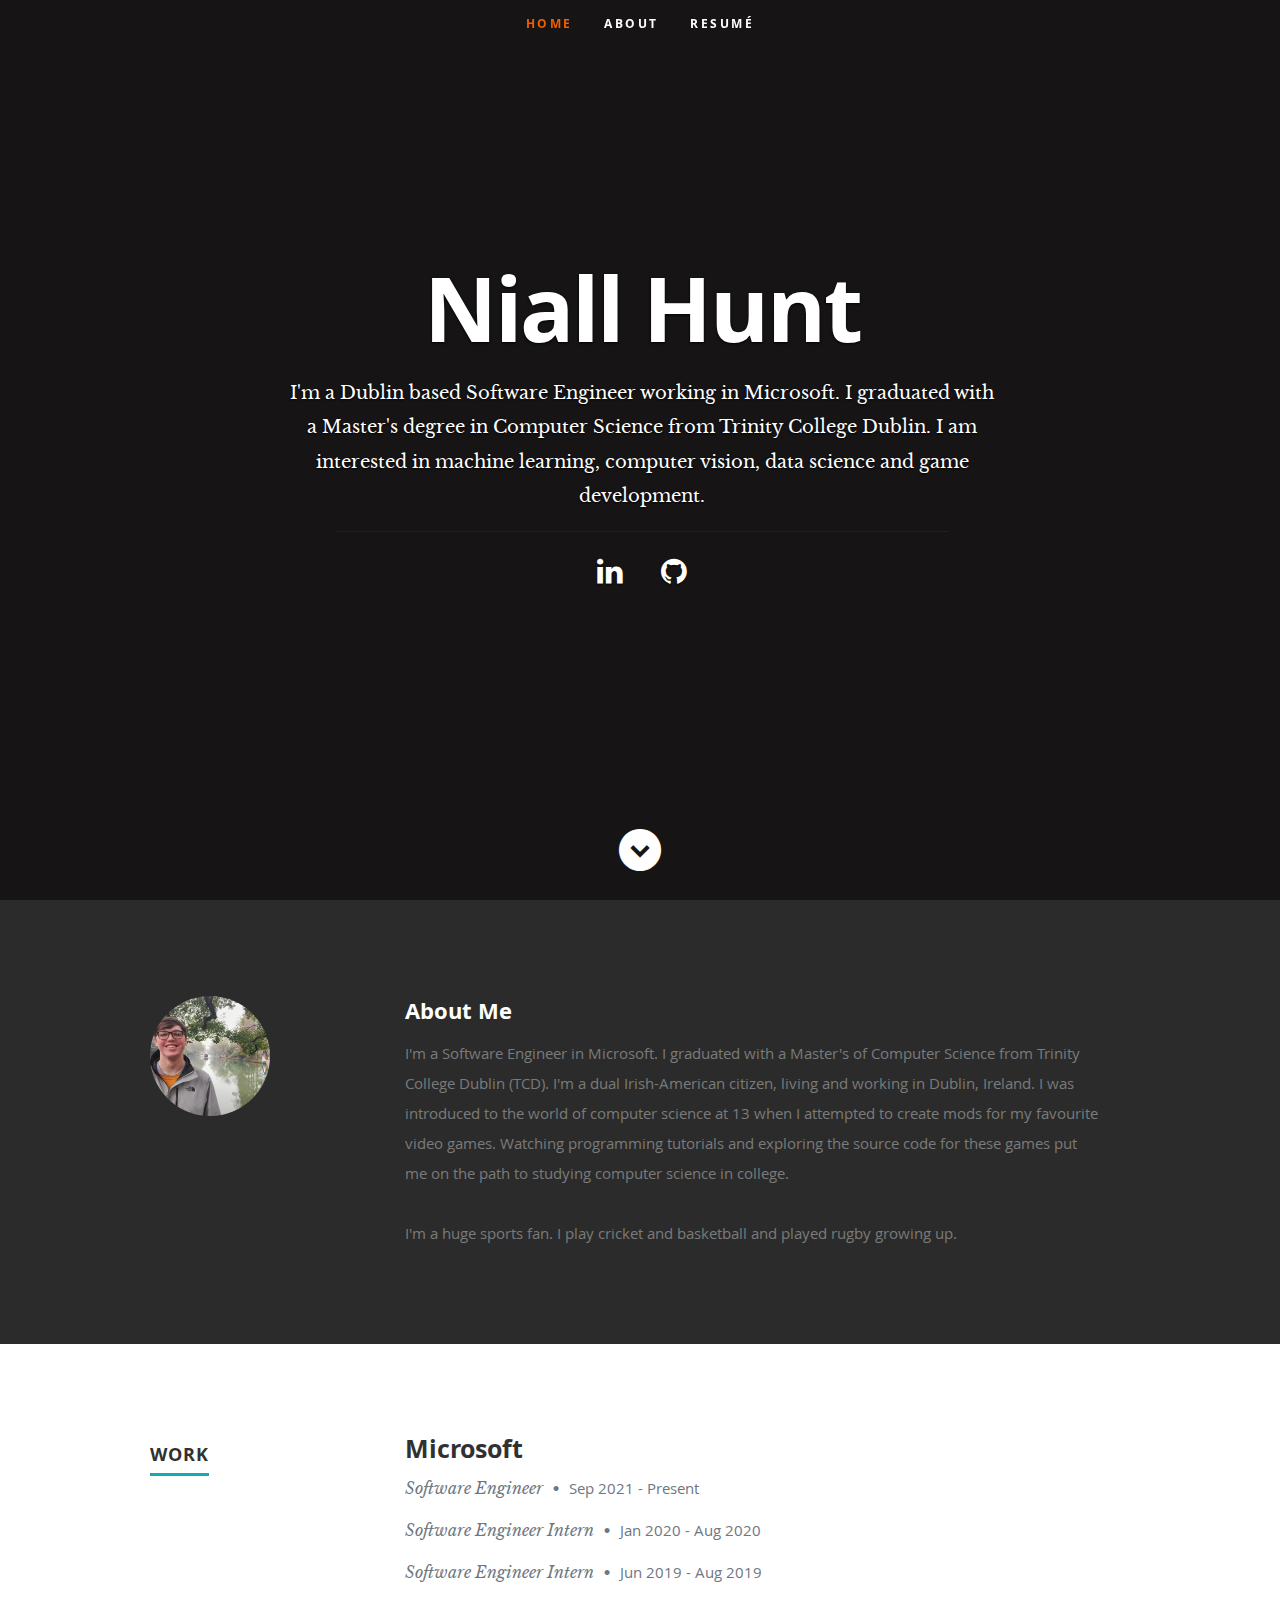
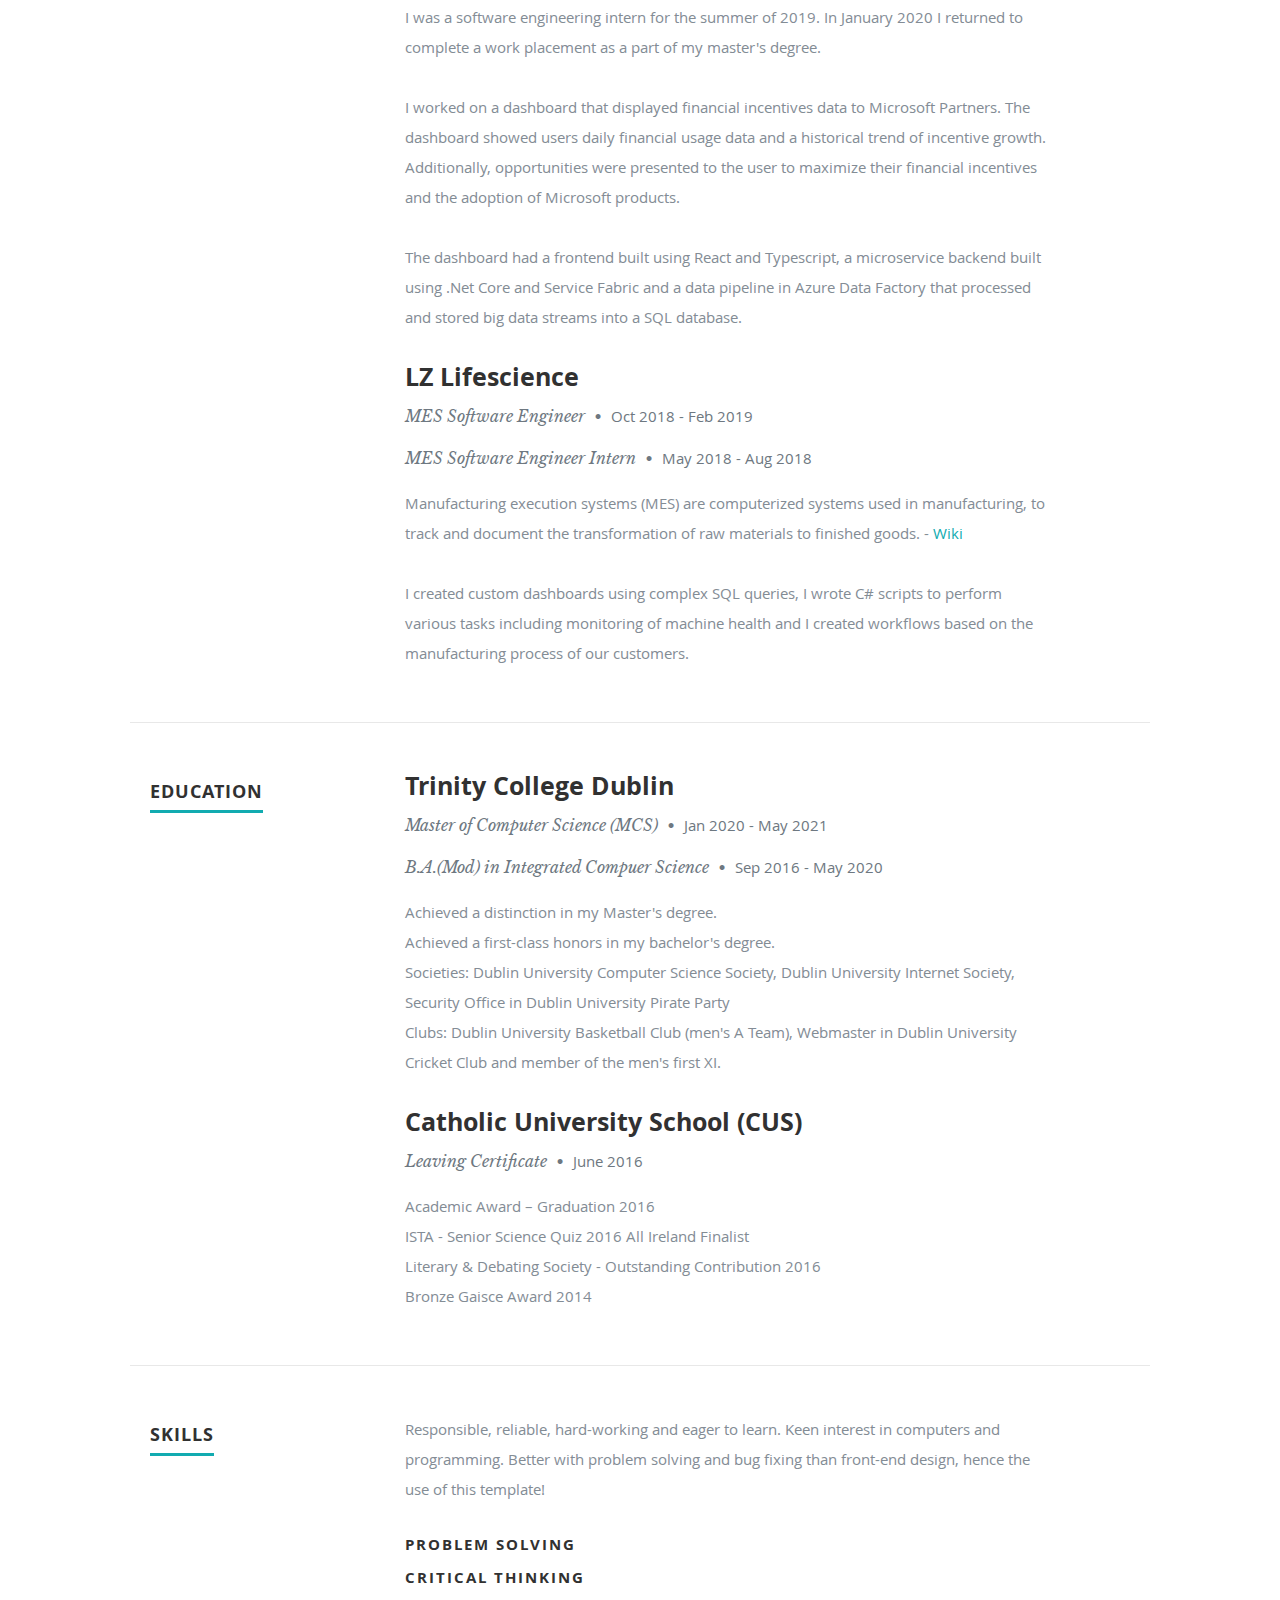
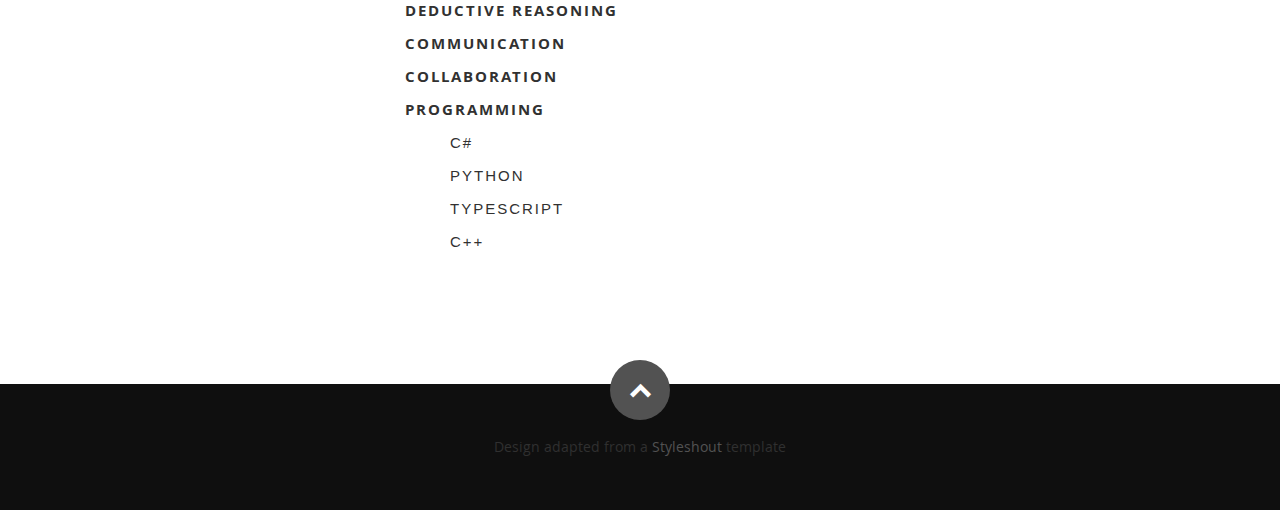
==== index.html @ 3b48da97 "Fixed typo" ====
<!DOCTYPE html>
<!--[if lt IE 8 ]><html class="no-js ie ie7" lang="en"> <![endif]-->
<!--[if IE 8 ]><html class="no-js ie ie8" lang="en"> <![endif]-->
<!--[if (gte IE 8)|!(IE)]><!-->
<html class="no-js" lang="en">
<!--<![endif]-->

<head>

  <!--- Basic Page Needs
   ================================================== -->
  <meta charset="utf-8">
  <title>Niall Hunt - About me</title>
  <meta name="description" content="A website to showcase my experience and skills">
  <meta name="author" content="Niall Hunt">

  <!-- Mobile Specific Metas
   ================================================== -->
  <meta name="viewport" content="width=device-width, initial-scale=1, maximum-scale=1">

  <!-- CSS
    ================================================== -->
  <link rel="stylesheet" href="css/default.css">
  <link rel="stylesheet" href="css/layout.css">
  <link rel="stylesheet" href="css/media-queries.css">
  <link rel="stylesheet" href="css/magnific-popup.css">

  <!-- Script
   ================================================== -->
  <script src="js/modernizr.js"></script>

  <!-- Favicons
	================================================== -->
  <link rel="shortcut icon" href="favicon.png">

</head>

<body>

  <!-- Header
   ================================================== -->
  <header id="home">

    <nav id="nav-wrap">

      <a class="mobile-btn" href="#nav-wrap" title="Show navigation">Show navigation</a>
      <a class="mobile-btn" href="#" title="Hide navigation">Hide navigation</a>

      <ul id="nav" class="nav">
        <li class="current"><a class="smoothscroll" href="#home">Home</a></li>
        <li><a class="smoothscroll" href="#about">About</a></li>
        <li><a class="smoothscroll" href="#resume">Resumé</a></li>
        <!-- <li><a class="smoothscroll" href="#portfolio">Works</a></li>
        <li><a class="smoothscroll" href="#testimonials">Testimonials</a></li> -->
      </ul> <!-- end #nav -->

    </nav> <!-- end #nav-wrap -->

    <div class="row banner">
      <div class="banner-text">
        <h1 class="responsive-headline">Niall Hunt</h1>
        <h3>I'm a Dublin based <span>Software Engineer</span> working in Microsoft. I graduated with a Master's degree in Computer Science from 
          <a href="https://www.tcd.ie/" target="_blank">Trinity College Dublin</a>.
          I am interested in machine learning, computer vision, data science and game development.
        </h3>
        <hr />
        <ul class="social">
          <li><a href="https://www.linkedin.com/in/niallehunt/" target="_blank"><i class="fa fa-linkedin"></i></a></li>
          <li><a href="https://github.com/NiallEHunt" target="_blank"><i class="fa fa-github"></i></a></li>
        </ul>
      </div>
    </div>

    <p class="scrolldown">
      <a class="smoothscroll" href="#about"><i class="icon-down-circle"></i></a>
    </p>

  </header> <!-- Header End -->


  <!-- About Section
   ================================================== -->
  <section id="about">

    <div class="row">

      <div class="three columns">

        <img class="profile-pic" src="images/Profile.jpg" alt="" />

      </div>

      <div class="nine columns main-col">

        <h2>About Me</h2>

        <p>I'm a Software Engineer in Microsoft. I graduated with a Master's of Computer Science from Trinity College Dublin (TCD). I'm a dual
          Irish-American citizen, living and working in Dublin, Ireland. I was introduced to the world
          of computer science at 13 when I attempted to create mods for my favourite video games. Watching
          programming tutorials and exploring the source code for these games put me on the path to studying
          computer science in college. 
	  <br />
	  <br />
          I'm a huge sports fan. I play cricket and basketball and played rugby
          growing up.
        </p>

        <div class="row">

        </div> <!-- end row -->

      </div> <!-- end .main-col -->

    </div>

  </section> <!-- About Section End-->


  <!-- Resume Section
   ================================================== -->
  <section id="resume">

    <!-- Work
      ----------------------------------------------- -->
    <div class="row work">

      <div class="three columns header-col">
        <h1><span>Work</span></h1>
      </div>

      <div class="nine columns main-col">

        <div class="row item">

          <div class="twelve columns">

            <h3>Microsoft</h3>
            <p class="info">Software Engineer <span>&bull;</span> <em class="date">Sep 2021 - Present</em></p>
            <p class="info">Software Engineer Intern <span>&bull;</span> <em class="date">Jan 2020 - Aug 2020</em></p>
            <p class="info">Software Engineer Intern <span>&bull;</span> <em class="date">Jun 2019 - Aug 2019</em></p>

            <p>
              I was a software engineering intern for the summer of 2019. In January 2020 I returned to complete
	      a work placement as a part of my master's degree. 
	      <br />
	      <br />
	      I worked on a dashboard that displayed financial incentives data to Microsoft Partners. The dashboard
	      showed users daily financial usage data and a historical trend of incentive growth. Additionally, opportunities
	      were presented to the user to maximize their financial incentives and the adoption of Microsoft products.
	      <br />
	      <br />
	      The dashboard had a frontend built using React and Typescript, a microservice
	      backend built using .Net Core and Service Fabric and a data pipeline in Azure Data Factory that processed
	      and stored big data streams into a SQL database.
            </p>

          </div>

        </div> <!-- item end -->

        <div class="row item">

          <div class="twelve columns">

            <h3>LZ Lifescience</h3>
            <p class="info">MES Software Engineer <span>&bull;</span> <em class="date">Oct 2018 - Feb 2019</em></p>
            <p class="info">MES Software Engineer Intern <span>&bull;</span> <em class="date">May 2018 - Aug 2018</em></p>

            <p>
              Manufacturing execution systems (MES) are computerized systems used in
              manufacturing, to track and document the transformation of raw materials
              to finished goods. - <a href="https://en.wikipedia.org/wiki/Manufacturing_execution_system" target="_blank">Wiki</a>
	      <br />
	      <br />
	      I created custom dashboards using complex SQL queries, I wrote C# scripts to perform various tasks including monitoring
	      of machine health and I created workflows based on the manufacturing process of our customers.
            </p>

          </div>

        </div> <!-- item end -->

      </div> <!-- main-col end -->

    </div> <!-- End Work -->

    <!-- Education
      ----------------------------------------------- -->
      <div class="row education">

        <div class="three columns header-col">
          <h1><span>Education</span></h1>
        </div>
  
        <div class="nine columns main-col">
  
          <div class="row item">
  
            <div class="twelve columns">
  
              <h3>Trinity College Dublin</h3>
	      <p class="info">Master of Computer Science (MCS) <span>&bull;</span> <em class="date">Jan 2020 - May 2021</em></p>
              <p class="info">B.A.(Mod) in Integrated Compuer Science <span>&bull;</span> <em class="date">Sep 2016 - May 2020</em></p>
  
              <p>
                Achieved a distinction in my Master's degree.<br />
                Achieved a first-class honors in my bachelor's degree.<br />
                Societies: Dublin University Computer Science Society, Dublin University Internet Society,
                Security Office in Dublin University Pirate Party<br />
                Clubs: Dublin University Basketball Club (men's A Team), Webmaster in Dublin University Cricket Club and member of the men's first XI.
              </p>
  
            </div>
  
          </div> <!-- item end -->
  
          <div class="row item">
  
            <div class="twelve columns">
  
              <h3>Catholic University School (CUS)</h3>
              <p class="info">Leaving Certificate <span>&bull;</span> <em class="date">June 2016</em></p>
  
              <p>
                Academic Award – Graduation 2016<br />
                ISTA - Senior Science Quiz 2016 All Ireland Finalist<br />
                Literary & Debating Society - Outstanding Contribution 2016<br />
                Bronze Gaisce Award 2014
              </p>
  
            </div>
  
          </div> <!-- item end -->
  
        </div> <!-- main-col end -->
  
      </div> <!-- End Education -->  

    <!-- Skills
      ----------------------------------------------- -->
    <div class="row skill">

      <div class="three columns header-col">
        <h1><span>Skills</span></h1>
      </div>

      <div class="nine columns main-col">

        <p>Responsible, reliable, hard-working and eager to learn. Keen interest in computers and programming. Better
          with problem solving and bug fixing than front-end design, hence the use of this template!
        </p>

        <div class="skill-list">

          <ul class="skills">
            <li>Problem Solving</li>
            <li>Critical Thinking</li>
            <li>Deductive Reasoning</li>
            <li>Communication</li>
	    <li>Collaboration</li>
            <li>Programming</li>
            <li><em>C#</em><li>
            <li><em>Python</em><li>
            <li><em>Typescript</em><li>
	    <li><em>C++</em><li>
          </ul>

        </div><!-- end skill-bars -->

      </div> <!-- main-col end -->

    </div> <!-- End skills -->

  </section> <!-- Resume Section End-->


  <!-- footer
   ================================================== -->
  <footer>

    <div class="row">

      <div class="twelve columns">

        <ul class="copyright">
          <li>Design adapted from a <a href="http://www.styleshout.com/" title="Styleshout" target="_blank">Styleshout</a> template</li>
        </ul>

      </div>

      <div id="go-top"><a class="smoothscroll" title="Back to Top" href="#home"><i class="icon-up-open"></i></a></div>

    </div>

  </footer> <!-- Footer End-->

  <!-- Java Script
   ================================================== -->
  <script src="http://ajax.googleapis.com/ajax/libs/jquery/1.10.2/jquery.min.js"></script>
  <script>
    window.jQuery || document.write('<script src="js/jquery-1.10.2.min.js"><\/script>')
  </script>
  <script type="text/javascript" src="js/jquery-migrate-1.2.1.min.js"></script>

  <script src="js/jquery.flexslider.js"></script>
  <script src="js/waypoints.js"></script>
  <script src="js/jquery.fittext.js"></script>
  <script src="js/magnific-popup.js"></script>
  <script src="js/init.js"></script>

</body>

</html>
---- css/default.css ----
/*
=====================================================================
*   Ceevee v1.0 Default Stylesheet
*   url: styleshout.com
*   03-17-2014
=====================================================================

TOC:
a. Webfonts and Icon fonts
b. Reset
c. Default Styles
   1. Basic
   2. Typography
   3. Links
   4. Images
   5. Buttons
   6. Forms
d. Grid
e. Others
   1. Clearing
   2. Misc

=====================================================================  */

/* ------------------------------------------------------------------ */
/* a. Webfonts and Icon fonts
 ------------------------------------------------------------------ */

@import url("fonts.css");
@import url("fontello/css/fontello.css");
@import url("font-awesome/css/font-awesome.min.css");

/* ------------------------------------------------------------------
/* b. Reset
      Adapted from:
      Normalize.css - https://github.com/necolas/normalize.css/
      HTML5 Doctor Reset - html5doctor.com/html-5-reset-stylesheet/
/* ------------------------------------------------------------------ */

html, body, div, span, object, iframe,
h1, h2, h3, h4, h5, h6, p, blockquote, pre,
abbr, address, cite, code,
del, dfn, em, img, ins, kbd, q, samp,
small, strong, sub, sup, var,
b, i,
dl, dt, dd, ol, ul, li,
fieldset, form, label, legend,
table, caption, tbody, tfoot, thead, tr, th, td,
article, aside, canvas, details, figcaption, figure,
footer, header, hgroup, menu, nav, section, summary,
time, mark, audio, video {
   margin: 0;
   padding: 0;
   border: 0;
   outline: 0;
   font-size: 100%;
   vertical-align: baseline;
   background: transparent;
}

article,aside,details,figcaption,figure,
footer,header,hgroup,menu,nav,section {
   display: block;
}

audio,
canvas,
video {
   display: inline-block;
}

audio:not([controls]) {
   display: none;
   height: 0;
}

[hidden] { display: none; }

code, kbd, pre, samp {
   font-family: monospace, serif;
   font-size: 1em;
}

pre {
   white-space: pre;
   white-space: pre-wrap;
   word-wrap: break-word;
}

blockquote, q { quotes: &#8220 &#8220; }

blockquote:before, blockquote:after,
q:before, q:after {
   content: '';
   content: none;
}

ins {
   background-color: #ff9;
   color: #000;
   text-decoration: none;
}

mark {
   background-color: #A7F4F6;
   color: #555;
}

del { text-decoration: line-through; }

abbr[title], dfn[title] {
   border-bottom: 1px dotted;
   cursor: help;
}

table {
   border-collapse: collapse;
   border-spacing: 0;
}


/* ------------------------------------------------------------------ */
/* c. Default and Basic Styles
      Adapted from:
      Skeleton CSS Framework - http://www.getskeleton.com/
      Typeplate Typographic Starter Kit - http://typeplate.com/
/* ------------------------------------------------------------------ */

/*  1. Basic  ------------------------------------------------------- */

*,
*:before,
*:after {
   -moz-box-sizing: border-box;
   -webkit-box-sizing: border-box;
   box-sizing: border-box;
}

html {
   font-size: 62.5%;
   -webkit-font-smoothing: antialiased;
}

body {
   background: #fff;
   font-family: 'opensans-regular', sans-serif;
   font-weight: normal;
   font-size: 15px;
   line-height: 30px;
	color: #838C95;

   -webkit-font-smoothing: antialiased; /* Fix for webkit rendering */
	-webkit-text-size-adjust: 100%;
}

/*  2. Typography
       Vertical rhythm with leading derived from 6
--------------------------------------------------------------------- */

h1, h2, h3, h4, h5, h6 {
   color: #313131;
	font-family: 'opensans-bold', sans-serif;
   font-weight: normal;
}
h1 a, h2 a, h3 a, h4 a, h5 a, h6 a { font-weight: inherit; }
h1 { font-size: 38px; line-height: 42px; margin-bottom: 12px; letter-spacing: -1px; }
h2 { font-size: 28px; line-height: 36px; margin-bottom: 6px; }
h3 { font-size: 22px; line-height: 30px; margin-bottom: 12px; }
h4 { font-size: 20px; line-height: 30px; margin-bottom: 6px; }
h5 { font-size: 18px; line-height: 30px; }
h6 { font-size: 14px; line-height: 30px; }
.subheader { }

p { margin: 0 0 30px 0; }
p img { margin: 0; }
p.lead {
   font: 19px/36px 'opensans-light', sans-serif;
   margin-bottom: 18px;
}

/* for 'em' and 'strong' tags, font-size and line-height should be same with
the body tag due to rendering problems in some browsers */
em { font: 15px/30px 'opensans-italic', sans-serif; }
strong, b { font: 15px/30px 'opensans-bold', sans-serif; }
small { font-size: 11px; line-height: inherit; }

/*	Blockquotes */
blockquote {
   margin: 30px 0px;
   padding-left: 40px;
   position: relative;
}
blockquote:before {
   content: "\201C";
   opacity: 0.45;
   font-size: 80px;
   line-height: 0px;
   margin: 0;
   font-family: arial, sans-serif;

   position: absolute;
   top:  30px;
	left: 0;
}
blockquote p {
   font-family: 'librebaskerville-italic', serif;
   padding: 0;
   font-size: 18px;
   line-height: 36px;
}
blockquote cite {
   display: block;
   font-size: 12px;
   font-style: normal;
   line-height: 18px;
}
blockquote cite:before { content: "\2014 \0020"; }
blockquote cite a,
blockquote cite a:visited { color: #8B9798; border: none }

/* ---------------------------------------------------------------------
/*  Pull Quotes Markup
/*
    <aside class="pull-quote">
		<blockquote>
			<p></p>
		</blockquote>
	 </aside>
/*
/* --------------------------------------------------------------------- */
.pull-quote {
   position: relative;
	padding: 18px 30px 18px 0px;
}
.pull-quote:before,
.pull-quote:after {
	height: 1em;
	opacity: 0.45;
	position: absolute;
	font-size: 80px;
   font-family: Arial, Sans-Serif;
}
.pull-quote:before {
	content: "\201C";
	top:  33px;
	left: 0;
}
.pull-quote:after {
	content: '\201D';
	bottom: -33px;
	right: 0;
}
.pull-quote blockquote {
   margin: 0;
}
.pull-quote blockquote:before {
   content: none;
}

/* Abbreviations */
abbr {
   font-family: 'opensans-bold', sans-serif;
	font-variant: small-caps;
	text-transform: lowercase;
   letter-spacing: .5px;
	color: gray;
}
abbr:hover { cursor: help; }

/* drop cap */
.drop-cap:first-letter {
	float: left;
	margin: 0;
	padding: 14px 6px 0 0;
	font-size: 84px;
	font-family: /* Copperplate */ 'opensans-bold', sans-serif;
   line-height: 60px;
	text-indent: 0;
	background: transparent;
	color: inherit;
}

hr { border: solid #E3E3E3; border-width: 1px 0 0; clear: both; margin: 11px 0 30px; height: 0; }


/*  3. Links  ------------------------------------------------------- */

a, a:visited {
   text-decoration: none;
   outline: 0;
   color: #11ABB0;

   -webkit-transition: color .3s ease-in-out;
   -moz-transition: color .3s ease-in-out;
   -o-transition: color .3s ease-in-out;
   transition: color .3s ease-in-out;
}
a:hover, a:focus { color: #313131; }
p a, p a:visited { line-height: inherit; }


/*  4. List  --------------------------------------------------------- */

ul, ol { margin-bottom: 24px; margin-top: 12px; }
ul { list-style: none outside; }
ol { list-style: decimal; }
ol, ul.square, ul.circle, ul.disc { margin-left: 30px; }
ul.square { list-style: square outside; }
ul.circle { list-style: circle outside; }
ul.disc { list-style: disc outside; }
ul ul, ul ol,
ol ol, ol ul { margin: 6px 0 6px 30px; }
ul ul li, ul ol li,
ol ol li, ol ul li { margin-bottom: 6px; }
li { line-height: 18px; margin-bottom: 12px; }
ul.large li { }
li p { }

/* ---------------------------------------------------------------------
/*  Stats Tab Markup

    <ul class="stats-tabs">
		<li><a href="#">[value]<b>[name]</b></a></li>
	 </ul>

    Extend this object into your markup.
/*
/* --------------------------------------------------------------------- */
.stats-tabs {
   padding: 0;
   margin: 24px 0;
}
.stats-tabs li {
	display: inline-block;
	margin: 0 10px 18px 0;
	padding: 0 10px 0 0;
	border-right: 1px solid #ccc;
}
.stats-tabs li:last-child {
	margin: 0;
	padding: 0;
	border: none;
}
.stats-tabs li a {
	display: inline-block;
	font-size: 22px;
	font-family: 'opensans-bold', sans-serif;
   border: none;
   color: #313131;
}
.stats-tabs li a:hover {
   color:#11ABB0;
}
.stats-tabs li a b {
	display: block;
	margin: 6px 0 0 0;
	font-size: 13px;
	font-family: 'opensans-regular', sans-serif;
   color: #8B9798;
}

/* definition list */
dl { margin: 12px 0; }
dt { margin: 0; color:#11ABB0; }
dd { margin: 0 0 0 20px; }

/* Lining Definition Style Markup */
.lining dt,
.lining dd {
	display: inline;
	margin: 0;
}
.lining dt + dt:before,
.lining dd + dt:before {
	content: "\A";
	white-space: pre;
}
.lining dd + dd:before {
	content: ", ";
}
.lining dd:before {
	content: ": ";
	margin-left: -0.2em;
}

/* Dictionary Definition Style Markup */
.dictionary-style dt {
	display: inline;
	counter-reset: definitions;
}
.dictionary-style dt + dt:before {
	content: ", ";
	margin-left: -0.2em;
}
.dictionary-style dd {
	display: block;
	counter-increment: definitions;
}
.dictionary-style dd:before {
	content: counter(definitions, decimal) ". ";
}

/* Pagination */
.pagination {
   margin: 36px auto;
   text-align: center;
}
.pagination ul li {
   display: inline-block;
   margin: 0;
   padding: 0;
}
.pagination .page-numbers {
   font: 15px/18px 'opensans-bold', sans-serif;
   display: inline-block;
   padding: 6px 10px;
   margin-right: 3px;
   margin-bottom: 6px;
	color: #6E757C;
	background-color: #E6E8EB;

	-webkit-transition: all 200ms ease-in-out;
	-moz-transition: all 200ms ease-in-out;
	-o-transition: all 200ms ease-in-out;
	-ms-transition: all 200ms ease-in-out;
	transition: all 200ms ease-in-out;

   -moz-border-radius: 3px;
   -webkit-border-radius: 3px;
   -khtml-border-radius: 3px;
	border-radius: 3px;
}
.pagination .page-numbers:hover {
   background: #838A91;
   color: #fff;
}
.pagination .current,
.pagination .current:hover {
   background-color: #11ABB0;
   color: #fff;
}
.pagination .inactive,
.pagination .inactive:hover {
   background-color: #E6E8EB;
	color: #A9ADB2;
}
.pagination .prev, .pagination .next {}

/*  5. Images  --------------------------------------------------------- */

img {
   max-width: 100%;
   height: auto;
}
img.pull-right { margin: 12px 0px 0px 18px; }
img.pull-left { margin: 12px 18px 0px 0px; }

/*  6. Buttons  --------------------------------------------------------- */

.button,
.button:visited,
button,
input[type="submit"],
input[type="reset"],
input[type="button"] {
   font: 16px/30px 'opensans-bold', sans-serif;
   background: #11ABB0;
   display: inline-block;
	text-decoration: none;
   letter-spacing: 0;
   color: #fff;
	padding: 12px 20px;
	margin-bottom: 18px;
   border: none;
   cursor: pointer;
   height: auto;

   -webkit-transition: all .2s ease-in-out;
	-moz-transition: all .2s ease-in-out;
	-o-transition: all .2s ease-in-out;
	-ms-transition: all .2s ease-in-out;
	transition: all .2s ease-in-out;

   -moz-border-radius: 3px;
   -webkit-border-radius: 3px;
   -khtml-border-radius: 3px;
   border-radius: 3px;
}

.button:hover,
button:hover,
input[type="submit"]:hover,
input[type="reset"]:hover,
input[type="button"]:hover {
   background: #3d4145;
   color: #fff;
}

.button:active,
button:active,
input[type="submit"]:active,
input[type="reset"]:active,
input[type="button"]:active {
   background: #3d4145;
   color: #fff;
}

.button.full-width,
button.full-width,
input[type="submit"].full-width,
input[type="reset"].full-width,
input[type="button"].full-width {
	width: 100%;
	padding-left: 0 !important;
	padding-right: 0 !important;
	text-align: center;
}

/* Fix for odd Mozilla border & padding issues */
button::-moz-focus-inner,
input::-moz-focus-inner {
    border: 0;
    padding: 0;
}


/*  7. Forms  --------------------------------------------------------- */

form { margin-bottom: 24px; }
fieldset { margin-bottom: 24px; }

input[type="text"],
input[type="password"],
input[type="email"],
textarea,
select {
   display: block;
   padding: 18px 15px;
   margin: 0 0 24px 0;
   border: 0;
   outline: none;
   vertical-align: middle;
   min-width: 225px;
	max-width: 100%;
   font-size: 15px;
   line-height: 24px;
	color: #647373;
	background: #D3D9D9;

}

/* select { padding: 0;
   width: 220px;
   } */

input[type="text"]:focus,
input[type="password"]:focus,
input[type="email"]:focus,
textarea:focus {
   color: #B3B7BC;
	background-color: #3d4145;
}

textarea { min-height: 220px; }

label,
legend {
   font: 16px/24px 'opensans-bold', sans-serif;
	margin: 12px 0;
   color: #3d4145;
   display: block;
}
label span,
legend span {
	color: #8B9798;
   font: 14px/24px 'opensans-regular', sans-serif;
}

input[type="checkbox"],
input[type="radio"] {
    font-size: 15px;
    color: #737373;
}

input[type="checkbox"] { display: inline; }

/* ------------------------------------------------------------------ */
/* d. Grid
---------------------------------------------------------------------
   gutter = 40px.
/* ------------------------------------------------------------------ */

/* default
--------------------------------------------------------------- */
.row {
   width: 96%;
   max-width: 1020px;
   margin: 0 auto;
}
/* fixed width for IE8 */
.ie .row { width: 1000px ; }

.narrow .row { max-width: 980px; }

.row .row { width: auto; max-width: none; margin: 0 -20px; }

/* row clearing */
.row:before,
.row:after {
    content: " ";
    display: table;
}
.row:after {
    clear: both;
}

.column, .columns {
   position: relative;
   padding: 0 20px;
   min-height: 1px;
   float: left;
}
.column.centered, .columns.centered  {
    float: none;
    margin: 0 auto;
}

/* removed gutters */
.row.collapsed > .column,
.row.collapsed > .columns,
.column.collapsed, .columns.collapsed  { padding: 0; }

[class*="column"] + [class*="column"]:last-child { float: right; }
[class*="column"] + [class*="column"].end { float: right; }

/* column widths */
.row .one         { width: 8.33333%; }
.row .two         { width: 16.66667%; }
.row .three       { width: 25%; }
.row .four        { width: 33.33333%; }
.row .five        { width: 41.66667%; }
.row .six         { width: 50%; }
.row .seven       { width: 58.33333%; }
.row .eight       { width: 66.66667%; }
.row .nine        { width: 75%; }
.row .ten         { width: 83.33333%; }
.row .eleven      { width: 91.66667%; }
.row .twelve      { width: 100%; }

/* Offsets */
.row .offset-1    { margin-left: 8.33333%; }
.row .offset-2    { margin-left: 16.66667%; }
.row .offset-3    { margin-left: 25%; }
.row .offset-4    { margin-left: 33.33333%; }
.row .offset-5    { margin-left: 41.66667%; }
.row .offset-6    { margin-left: 50%; }
.row .offset-7    { margin-left: 58.33333%; }
.row .offset-8    { margin-left: 66.66667%; }
.row .offset-9    { margin-left: 75%; }
.row .offset-10   { margin-left: 83.33333%; }
.row .offset-11   { margin-left: 91.66667%; }

/* Push/Pull */
.row .push-1      { left: 8.33333%; }
.row .pull-1      { right: 8.33333%; }
.row .push-2      { left: 16.66667%; 	}
.row .pull-2      { right: 16.66667%; }
.row .push-3      { left: 25%; }
.row .pull-3      { right: 25%;	}
.row .push-4      { left: 33.33333%; }
.row .pull-4      { right: 33.33333%; }
.row .push-5      { left: 41.66667%; }
.row .pull-5      { right: 41.66667%; }
.row .push-6      { left: 50%; }
.row .pull-6      { right: 50%; }
.row .push-7      { left: 58.33333%; }
.row .pull-7      { right: 58.33333%; }
.row .push-8      { left: 66.66667%; 	}
.row .pull-8      { right: 66.66667%; }
.row .push-9      { left: 75%; }
.row .pull-9      { right: 75%; }
.row .push-10     { left: 83.33333%; }
.row .pull-10     { right: 83.33333%; }
.row .push-11     { left: 91.66667%; }
.row .pull-11     { right: 91.66667%; }

/* block grids
--------------------------------------------------------------------- */
.bgrid-sixths [class*="column"]   { width: 16.66667%; }
.bgrid-quarters [class*="column"] { width: 25%; }
.bgrid-thirds [class*="column"]   { width: 33.33333%; }
.bgrid-halves [class*="column"]   { width: 50%; }

[class*="bgrid"] [class*="column"] + [class*="column"]:last-child { float: left; }

/* Left clearing for block grid columns - columns that changes width in
different screen sizes. Allows columns with different heights to align
properly.
--------------------------------------------------------------------- */
.first { clear: left; }   /* first column in default screen */
.s-first { clear: none; } /* first column in smaller screens */

/* smaller screens
--------------------------------------------------------------- */
@media only screen and (max-width: 900px) {

   /* block grids on small screens */
   .s-bgrid-sixths [class*="column"]   { width: 16.66667%; }
   .s-bgrid-quarters [class*="column"] { width: 25%; }
   .s-bgrid-thirds [class*="column"]   { width: 33.33333%; }
   .s-bgrid-halves [class*="column"]   { width: 50%; }

   /* block grids left clearing */
   .first { clear: none; }
   .s-first { clear: left; }

}

/* mobile wide/smaller tablets
--------------------------------------------------------------- */
@media only screen and (max-width: 767px) {

   .row {
	   width: 460px;
	   margin: 0 auto;
      padding: 0;
	}
   .column, .columns {
	   width: auto !important;
	   float: none;
	   margin-left: 0;
	   margin-right: 0;
      padding: 0 30px;
   }
   .row .row { width: auto; max-width: none; margin: 0 -30px; }

   [class*="column"] + [class*="column"]:last-child { float: none; }
   [class*="bgrid"] [class*="column"] + [class*="column"]:last-child { float: none; }

   /* Offsets */
   .row .offset-1    { margin-left: 0%; }
   .row .offset-2    { margin-left: 0%; }
   .row .offset-3    { margin-left: 0%; }
   .row .offset-4    { margin-left: 0%; }
   .row .offset-5    { margin-left: 0%; }
   .row .offset-6    { margin-left: 0%; }
   .row .offset-7    { margin-left: 0%; }
   .row .offset-8    { margin-left: 0%; }
   .row .offset-9    { margin-left: 0%; }
   .row .offset-10   { margin-left: 0%; }
   .row .offset-11   { margin-left: 0%; }
}

/* mobile narrow
--------------------------------------------------------------- */
@media only screen and (max-width: 460px) {

   .row { width: auto; }

}

/* larger screens
--------------------------------------------------------------- */
@media screen and (min-width: 1200px) {

   .wide .row { max-width: 1180px; }

}

/* ------------------------------------------------------------------ */
/* e. Others
/* ------------------------------------------------------------------ */

/*  1. Clearing
    (http://nicolasgallagher.com/micro-clearfix-hack/
--------------------------------------------------------------------- */

.cf:before,
.cf:after {
    content: " ";
    display: table;
}
.cf:after {
    clear: both;
}

/*  2. Misc -------------------------------------------------------- */

.remove-bottom { margin-bottom: 0 !important; }
.half-bottom { margin-bottom: 12px !important; }
.add-bottom { margin-bottom: 24px !important; }
.no-border { border: none; }

.text-center  { text-align: center !important; }
.text-left    { text-align: left !important; }
.text-right   { text-align: right !important; }
.pull-left    { float: left !important; }
.pull-right   { float: right !important; }
.align-center {
	margin-left: auto !important;
	margin-right: auto !important;
	text-align: center !important;
}
---- css/layout.css ----
/*
=====================================================================
*   Ceevee v1.0 Layout Stylesheet
*   url: styleshout.com
*   03-18-2014
=====================================================================

   TOC:
   a. General Styles
   b. Header Styles
   c. About Section
   d. Resume Section
   e. Portfolio Section
   f. Call To Action Section
   g. Testimonials Section
   h. Contact Section
   i. Footer

===================================================================== */

/* ------------------------------------------------------------------ */
/* a. General Styles
/* ------------------------------------------------------------------ */

body { background: #0f0f0f; }

/* ------------------------------------------------------------------ */
/* b. Header Styles
/* ------------------------------------------------------------------ */

header {
   position: relative;
   height: 800px;
   min-height: 500px;
   width: 100%;
   background: #161415 url(../images/header-background.jpg) no-repeat top center;
   background-size: cover !important;
	-webkit-background-size: cover !important;
   text-align: center;
   overflow: hidden;
}

/* vertically center banner section */
header:before {
   content: '';
   display: inline-block;
   vertical-align: middle;
   height: 100%;
}
header .banner {
   display: inline-block;
   vertical-align: middle;
   margin: 0 auto;
   width: 85%;
   padding-bottom: 30px;s
   text-align: center;
}

header .banner-text { width: 100%; }
header .banner-text h1 {
   font: 90px/1.1em 'opensans-bold', sans-serif;
   color: #fff;
   letter-spacing: -2px;
   margin: 0 auto 18px auto;
   text-shadow: 0px 1px 3px rgba(0, 0, 0, .9);
}
header .banner-text h3 {
   font: 18px/1.9em 'librebaskerville-regular', serif;
   color: #fff;
   margin: 0 auto;
   width: 70%;
   text-shadow: 0px 1px 2px rgba(0, 0, 0, .9);
}
header .banner-text h3 span,
header .banner-text h3 a {
   color: #fff;
}
header .banner-text hr {
   width: 60%;
   margin: 18px auto 24px auto;
   border-color: #2F2D2E;
   border-color: rgba(150, 150, 150, .1);
}

/* header social links */
header .social {
   margin: 24px 0;
   padding: 0;
   font-size: 30px;
   text-shadow: 0px 1px 2px rgba(0, 0, 0, .8);
}
header .social li {
   display: inline-block;
   margin: 0 15px;
   padding: 0;
}
header .social li a { color: #fff; }
header .social li a:hover { color: #11ABB0; }

/* scrolldown link */
header .scrolldown a {
   position: absolute;
   bottom: 30px;
   left: 50%;
   margin-left: -29px;
   color: #fff;
   display: block;
   height: 42px;
   width: 42px;
   font-size: 42px;
   line-height: 42px;
   color: #fff;
   border-radius: 100%;

   -webkit-transition: all .3s ease-in-out;
   -moz-transition: all .3s ease-in-out;
   -o-transition: all .3s ease-in-out;
   transition: all .3s ease-in-out;
}
header .scrolldown a:hover { color: #11ABB0; }

/* primary navigation
--------------------------------------------------------------------- */
#nav-wrap ul, #nav-wrap li, #nav-wrap a {
	 margin: 0;
	 padding: 0;
	 border: none;
	 outline: none;
}

/* nav-wrap */
#nav-wrap {
   font: 12px 'opensans-bold', sans-serif;
   width: 100%;
   text-transform: uppercase;
   letter-spacing: 2.5px;
   margin: 0 auto;
   z-index: 100;
   position: fixed;
   left: 0;
   top: 0;
}
.opaque { background-color: #333; }

/* hide toggle button */
#nav-wrap > a.mobile-btn { display: none; }

ul#nav {
   min-height: 48px;
   width: auto;

   /* center align the menu */
   text-align: center;
}
ul#nav li {
   position: relative;
   list-style: none;
   height: 48px;
   display: inline-block;
}

/* Links */
ul#nav li a {

/* 8px padding top + 8px padding bottom + 32px line-height = 48px */

   display: inline-block;
   padding: 8px 13px;
   line-height: 32px;
	text-decoration: none;
   text-align: left;
   color: #fff;

	-webkit-transition: color .2s ease-in-out;
	-moz-transition: color .2s ease-in-out;
	-o-transition: color .2s ease-in-out;
	-ms-transition: color .2s ease-in-out;
	transition: color .2s ease-in-out;
}

ul#nav li a:active { background-color: transparent !important; }
ul#nav li.current a { color: #F06000; }


/* ------------------------------------------------------------------ */
/* c. About Section
/* ------------------------------------------------------------------ */

#about {
   background: #2B2B2B;
   padding-top: 96px;
   padding-bottom: 66px;
   overflow: hidden;
}

#about a, #about a:visited  { color: #fff; }
#about a:hover, #about a:focus { color: #11ABB0; }

#about h2 {
   font: 22px/30px 'opensans-bold', sans-serif;
   color: #fff;
   margin-bottom: 12px;
}
#about p {
   line-height: 30px;
   color: #7A7A7A;
}
#about .profile-pic {
   position: relative;
   width: 120px;
   height: 120px;
   border-radius: 100%;
}
#about .contact-details { width: 41.66667%; }
#about .download {
   width: 58.33333%;
   padding-top: 6px;
}
#about .main-col { padding-right: 5%; }
#about .download .button {
   margin-top: 6px;
   background: #444;
}
#about .download .button:hover {
   background: #fff;
   color: #2B2B2B;
}
#about .download .button i {
   margin-right: 15px;
   font-size: 20px;
}


/* ------------------------------------------------------------------ */
/* d. Resume Section
/* ------------------------------------------------------------------ */

#resume {
   background: #fff;
   padding-top: 90px;
   padding-bottom: 72px;
   overflow: hidden;
}

#resume a, #resume a:visited  { color: #11ABB0; }
#resume a:hover, #resume a:focus { color: #313131; }

#resume h1 {
   font: 18px/24px 'opensans-bold', sans-serif;
   text-transform: uppercase;
   letter-spacing: 1px;
}
#resume h1 span {
   border-bottom: 3px solid #11ABB0;
   padding-bottom: 6px;
}
#resume h3 {
   font: 25px/30px 'opensans-bold', sans-serif;
}

#resume .header-col { padding-top: 9px; }
#resume .main-col { padding-right: 10%; }

.education, .work {
   margin-bottom: 48px;
   padding-bottom: 24px;
   border-bottom: 1px solid #E8E8E8;
}
#resume .info {
   font: 16px/24px 'librebaskerville-italic', serif;
   color: #6E7881;
   margin-bottom: 18px;
   margin-top: 9px;
}
#resume .info span {
   margin-right: 5px;
   margin-left: 5px;
}
#resume .date {
   font: 15px/24px 'opensans-regular', sans-serif;
   margin-top: 6px;
}

/*----------------------------------------------*/
/*	Skill Bars
/*----------------------------------------------*/

.skill-list {
	width: 95%;
	float: left;
	padding: 0;
	text-align: left;
}
.skill-list .skills {
  	margin-top: 36px;
   list-style: none;
}

.skill-list li{
	font: 15px 'opensans-bold', sans-serif;
   color: #313131;
	text-transform: uppercase;
   letter-spacing: 2px;
	font-weight: normal;
   position: relative;
	top: -36px;
}

.skill-list li em {
	font: 15px 'opensans', sans-serif;
   color: #313131;
	text-transform: uppercase;
   letter-spacing: 2px;
	font-weight: normal;
   position: relative;
  left: 45px;
}

/* ------------------------------------------------------------------ */
/* e. Portfolio Section
/* ------------------------------------------------------------------ */

#portfolio {
   background: #ebeeee;
   padding-top: 90px;
   padding-bottom: 60px;
}
#portfolio h1 {
   font: 15px/24px 'opensans-semibold', sans-serif;
   text-transform: uppercase;
   letter-spacing: 1px;
   text-align: center;
   margin-bottom: 48px;
   color: #95A3A3;
}

/* Portfolio Content */
#portfolio-wrapper .columns { margin-bottom: 36px; }
.portfolio-item .item-wrap {
   background: #fff;
   overflow: hidden;
   position: relative;

   -webkit-transition: all 0.3s ease-in-out;
	-moz-transition: all 0.3s ease-in-out;
	-o-transition: all 0.3s ease-in-out;
	-ms-transition: all 0.3s ease-in-out;
	transition: all 0.3s ease-in-out;
}
.portfolio-item .item-wrap a {
   display: block;
   cursor: pointer;
}

/* overlay */
.portfolio-item .item-wrap .overlay {
   position: absolute;
   left: 0;
   top: 0;
   width: 100%;
   height: 100%;

	opacity: 0;
	-moz-opacity: 0;
	filter:alpha(opacity=0);

   -webkit-transition: opacity 0.3s ease-in-out;
	-moz-transition: opacity 0.3s ease-in-out;
	-o-transition: opacity 0.3s ease-in-out;
	transition: opacity 0.3s ease-in-out;

   background: url(../images/overlay-bg.png) repeat;
}
.portfolio-item .item-wrap .link-icon {
   display: block;
   color: #fff;
   height: 30px;
   width: 30px;
   font-size: 18px;
   line-height: 30px;
   text-align: center;

   opacity: 0;
	-moz-opacity: 0;
	filter:alpha(opacity=0);

   -webkit-transition: opacity 0.3s ease-in-out;
	-moz-transition: opacity 0.3s ease-in-out;
	-o-transition: opacity 0.3s ease-in-out;
	transition: opacity 0.3s ease-in-out;

   position: absolute;
   top: 50%;
   left: 50%;
   margin-left: -15px;
   margin-top: -15px;
}
.portfolio-item .item-wrap img {
   vertical-align: bottom;
}
.portfolio-item .portfolio-item-meta { padding: 18px }
.portfolio-item .portfolio-item-meta h5 {
   font: 14px/21px 'opensans-bold', sans-serif;
   color: #fff;
}
.portfolio-item .portfolio-item-meta p {
   font: 12px/18px 'opensans-light', sans-serif;
   color: #c6c7c7;
   margin-bottom: 0;
}

/* on hover */
.portfolio-item:hover .overlay {
	opacity: 1;
	-moz-opacity: 1;
	filter:alpha(opacity=100);
}
.portfolio-item:hover .link-icon {
   opacity: 1;
	-moz-opacity: 1;
	filter:alpha(opacity=100);
}

/* popup modal */
.popup-modal {
	max-width: 550px;
	background: #fff;
	position: relative;
	margin: 0 auto;
}
.popup-modal .description-box { padding: 12px 36px 18px 36px; }
.popup-modal .description-box h4 {
   font: 15px/24px 'opensans-bold', sans-serif;
	margin-bottom: 12px;
   color: #111;
}
.popup-modal .description-box p {
	font: 14px/24px 'opensans-regular', sans-serif;
   color: #A1A1A1;
   margin-bottom: 12px;
}
.popup-modal .description-box .categories {
   font: 11px/21px 'opensans-light', sans-serif;
   color: #A1A1A1;
   text-transform: uppercase;
   letter-spacing: 2px;
   display: block;
   text-align: left;
}
.popup-modal .description-box .categories i {
   margin-right: 8px;
}
.popup-modal .link-box {
   padding: 18px 36px;
   background: #111;
   text-align: left;
}
.popup-modal .link-box a {
   color: #fff;
	font: 11px/21px 'opensans-bold', sans-serif;
	text-transform: uppercase;
   letter-spacing: 3px;
   cursor: pointer;
}
.popup-modal a:hover {	color: #00CCCC; }
.popup-modal a.popup-modal-dismiss { margin-left: 24px; }


/* fadein/fadeout effect for modal popup
/* ------------------------------------------------------------------ */

/* content at start */
.mfp-fade.mfp-wrap .mfp-content .popup-modal {
   opacity: 0;
   -webkit-transition: all 200ms ease-in-out;
	-moz-transition: all 200ms ease-in-out;
	-o-transition: all 200ms ease-in-out;
	-ms-transition: all 200ms ease-in-out;
   transition: all 200ms ease-in-out;
}
/* content fadein */
.mfp-fade.mfp-wrap.mfp-ready .mfp-content .popup-modal {
   opacity: 1;
}
/* content fadeout */
.mfp-fade.mfp-wrap.mfp-removing .mfp-content .popup-modal {
   opacity: 0;
}

/* ------------------------------------------------------------------ */
/* f. Call To Action Section
/* ------------------------------------------------------------------ */

#call-to-action {
   background: #212121;
   padding-top: 66px;
   padding-bottom: 48px;
}
#call-to-action h1 {
   font: 18px/24px 'opensans-bold', sans-serif;
   text-transform: uppercase;
   letter-spacing: 3px;
   color: #fff;
}
#call-to-action h1 span { display: none; }
#call-to-action .header-col h1:before {
   font-family: 'FontAwesome';
   content: "\f0ac";
	padding-right: 10px;
	font-size: 72px;
   line-height: 72px;
   text-align: left;
   float: left;
   color: #fff;
}
#call-to-action .action {
   margin-top: 12px;
}
#call-to-action h2 {
   font: 28px/36px 'opensans-bold', sans-serif;
   color: #EBEEEE;
   margin-bottom: 6px;
}
#call-to-action h2 a {
   color: inherit;
}
#call-to-action p {
   color: #636363;
   font-size: 17px;
}
/*#
call-to-action .button {
	color:#fff;
   background: #0D0D0D;
}
*/
#call-to-action .button:hover,
#call-to-action .button:active {
   background: #FFFFFF;
   color: #0D0D0D;
}
#call-to-action p span {
	font-family: 'opensans-semibold', sans-serif;
	color: #D8D8D8;
}

/* ------------------------------------------------------------------
/* g. Testimonials
/* ------------------------------------------------------------------ */

#testimonials {
   background: #1F1F1F url(../images/testimonials-bg.jpg) no-repeat center center;
   background-size: cover !important;
	-webkit-background-size: cover !important;
   background-attachment: fixed;

   position: relative;
   min-height: 200px;
   width: 100%;
   overflow: hidden;
}
#testimonials .text-container {
   padding-top: 96px;
   padding-bottom: 66px;
}
#testimonials h1 {
   font: 18px/24px 'opensans-bold', sans-serif;
   text-transform: uppercase;
   letter-spacing: 3px;
   color: #fff;
}
#testimonials h1 span { display: none; }
#testimonials .header-col { padding-top: 9px; }
#testimonials .header-col h1:before {
   font-family: 'FontAwesome';
   content: "\f10d";
	padding-right: 10px;
	font-size: 72px;
   line-height: 72px;
   text-align: left;
   float: left;
   color: #fff;
}

/*	Blockquotes */
#testimonials blockquote {
   margin: 0 0px 30px 0px;
   padding-left: 0;
   position: relative;
   text-shadow: 0px 1px 3px rgba(0, 0, 0, 1);
}
#testimonials blockquote:before { content: none; }
#testimonials blockquote p {
   font-family: 'librebaskerville-italic', serif;
   padding: 0;
   font-size: 24px;
   line-height: 48px;
   color: #fff
}
#testimonials blockquote cite {
   display: block;
   font-size: 12px;
   font-style: normal;
   line-height: 18px;
   color: #fff;
}
#testimonials blockquote cite:before { content: "\2014 \0020"; }
#testimonials blockquote cite a,
#testimonials blockquote cite a:visited { color: #8B9798; border: none }

/* Flex Slider
/* ------------------------------------------------------------------ */

/* Reset */
.flexslider a:active,
.flexslider a:focus  { outline: none; }
.slides,
.flex-control-nav,
.flex-direction-nav { margin: 0; padding: 0; list-style: none; }
.slides li { margin: 0; padding: 0;}

/* Necessary Styles */
.flexslider {
   position: relative;
   zoom: 1;
   margin: 0;
   padding: 0;
}
.flexslider .slides { zoom: 1; }
.flexslider .slides > li { position: relative; }

/* Hide the slides before the JS is loaded. Avoids image jumping */
.flexslider .slides > li { display: none; -webkit-backface-visibility: hidden; }
/* Suggested container for slide animation setups. Can replace this with your own */
.flex-container { zoom: 1; position: relative; }

/* Clearfix for .slides */
.slides:before,
.slides:after {
   content: " ";
   display: table;
}
.slides:after {
   clear: both;
}

/* No JavaScript Fallback */
/* If you are not using another script, such as Modernizr, make sure you
 * include js that eliminates this class on page load */
.no-js .slides > li:first-child { display: block; }

/* Slider Styles */
.slides { zoom: 1; }
.slides > li {
   /*margin-right: 5px; */
   overflow: hidden;
}

/* Control Nav */
.flex-control-nav {
    width: 100%;
    position: absolute;
    bottom: -20px;
    text-align: left;
}
.flex-control-nav li {
    margin: 0 6px;
    display: inline-block;
    zoom: 1;
    *display: inline;
}
.flex-control-paging li a {
    width: 12px;
    height: 12px;
    display: block;
    background: #ddd;
    background: rgba(255, 255, 255, .3);
    cursor: pointer;
    text-indent: -9999px;
    -webkit-border-radius: 20px;
    -moz-border-radius: 20px;
    -o-border-radius: 20px;
    border-radius: 20px;
    box-shadow: inset 0 0 3px rgba(255, 255, 255, .3);
}
.flex-control-paging li a:hover {
    background: #CCC;
    background: rgba(255, 255, 255, .7);
}
.flex-control-paging li a.flex-active {
    background: #fff;
    background: rgba(255, 255, 255, .9);
    cursor: default;
}

/* ------------------------------------------------------------------ */
/* h. Contact Section
/* ------------------------------------------------------------------ */

#contact {
   background: #191919;
   padding-top: 96px;
   padding-bottom: 102px;
   color: #636363;
}
#contact .section-head { margin-bottom: 42px; }

#contact a, #contact a:visited  { color: #11ABB0; }
#contact a:hover, #contact a:focus { color: #fff; }

#contact h1 {
   font: 18px/24px 'opensans-bold', sans-serif;
   text-transform: uppercase;
   letter-spacing: 3px;
   color: #EBEEEE;
   margin-bottom: 6px;
}
#contact h1 span { display: none; }
#contact h1:before {
   font-family: 'FontAwesome';
   content: "\f0e0";
	padding-right: 10px;
	font-size: 72px;
   line-height: 72px;
   text-align: left;
   float: left;
   color: #ebeeee;
}

#contact h4 {
   font: 16px/24px 'opensans-bold', sans-serif;
   color: #EBEEEE;
   margin-bottom: 6px;
}
#contact p.lead {
   font: 18px/36px 'opensans-light', sans-serif;
   padding-right: 3%;
}
#contact .header-col { padding-top: 6px; }


/* contact form */
#contact form { margin-bottom: 30px; }
#contact label {
   font: 15px/24px 'opensans-bold', sans-serif;
   margin: 12px 0;
   color: #EBEEEE;
	display: inline-block;
	float: left;
   width: 26%;
}
#contact input,
#contact textarea,
#contact select {
   padding: 18px 20px;
	color: #eee;
	background: #373233;
	margin-bottom: 42px;
	border: 0;
	outline: none;
   font-size: 15px;
   line-height: 24px;
   width: 65%;
}
#contact input:focus,
#contact textarea:focus,
#contact select:focus {
	color: #fff;
	background-color: #11ABB0;
}
#contact button.submit {
	text-transform: uppercase;
	letter-spacing: 3px;
	color:#fff;
   background: #0D0D0D;
	border: none;
   cursor: pointer;
   height: auto;
   display: inline-block;
	border-radius: 3px;
   margin-left: 26%;
}
#contact button.submit:hover {
	color: #0D0D0D;
	background: #fff;
}
#contact span.required {
	color: #11ABB0;
	font-size: 13px;
}
#message-warning, #message-success {
   display: none;
	background: #0F0F0F;
	padding: 24px 24px;
	margin-bottom: 36px;
   width: 65%;
   margin-left: 26%;
}
#message-warning { color: #D72828; }
#message-success { color: #11ABB0; }

#message-warning i,
#message-success i {
   margin-right: 10px;
}
#image-loader {
   display: none;
   position: relative;
   left: 18px;
   top: 17px;
}


/* Twitter Feed */
#twitter {
   margin-top: 12px;
   padding: 0;
}
#twitter li {
   margin: 6px 0px 12px 0;
   line-height: 30px;
}
#twitter li span {
   display: block;
}
#twitter li b a {
   font: 13px/36px 'opensans-regular', Sans-serif;
   color: #474747 !important;
   border: none;
}


/* ------------------------------------------------------------------ */
/* i. Footer
/* ------------------------------------------------------------------ */

footer {
   padding-top: 48px;
   margin-bottom: 48px;
   color: #303030;
   font-size: 14px;
   text-align: center;
   position: relative;
}

footer a, footer a:visited { color: #525252; }
footer a:hover, footer a:focus { color: #fff; }

/* copyright */
footer .copyright {
    margin: 0;
    padding: 0;
 }
footer .copyright li {
    display: inline-block;
    margin: 0;
    padding: 0;
    line-height: 24px;
}
.ie footer .copyright li {
   display: inline;
}
footer .copyright li:before {
    content: "\2022";
    padding-left: 10px;
    padding-right: 10px;
    color: #095153;
}
footer .copyright  li:first-child:before {
    display: none;
}

/* social links */
footer .social-links {
   margin: 18px 0 30px 0;
   padding: 0;
   font-size: 30px;
}
footer .social-links li {
    display: inline-block;
    margin: 0;
    padding: 0;
    margin-left: 42px;
    color: #F06000;
}

footer .social-links li:first-child { margin-left: 0; }

/* Go To Top Button */
#go-top {
	position: absolute;
	top: -24px;
   left: 50%;
   margin-left: -30px;
}
#go-top a {
	text-decoration: none;
	border: 0 none;
	display: block;
	width: 60px;
	height: 60px;
	background-color: #525252;

	-webkit-transition: all 0.2s ease-in-out;
   -moz-transition: all 0.2s ease-in-out;
   -o-transition: all 0.2s ease-in-out;
   -ms-transition: all 0.2s ease-in-out;
   transition: all 0.2s ease-in-out;

   color: #fff;
   font-size: 21px;
   line-height: 60px;
 	border-radius: 100%;
}
#go-top a:hover { background-color: #0F9095; }
---- css/media-queries.css ----
/* ==================================================================

*   Ceevee Media Queries
*   url: styleshout.com
*   03-18-2014

/* ================================================================== */


/* screenwidth less than 1024px
--------------------------------------------------------------------- */
@media only screen and (max-width: 1024px) {

    /* header styles
   ------------------------------------------------------------------ */
   header .banner-text h1 {
      font: 80px/1.1em 'opensans-bold', sans-serif;
      letter-spacing: -1px;
      margin: 0 auto 12px auto;
   }

}

/* screenwidth less than 900px
--------------------------------------------------------------------- */
@media only screen and (max-width: 900px) {

    /* header styles
   ------------------------------------------------------------------ */
   header .banner { padding-bottom: 12px; }
   header .banner-text h1 {
      font: 78px/1.1em 'opensans-bold', sans-serif;
      letter-spacing: -1px;      
   }
   header .banner-text h3 {
      font: 17px/1.9em 'librebaskerville-regular', serif;
      width: 80%;
   }
   header .banner-text hr {
      width: 65%;
      margin: 12px auto;
   }
   /* nav-wrap */
   #nav-wrap {
      font: 11px 'opensans-bold', sans-serif;
      letter-spacing: 1.5px;
   }


   /* About Section
   ------------------------------------------------------------------- */
   #about .profile-pic {
      width: 114px;
      height: 114px;
      margin-left: 12px;
   }
   #about .contact-details { width: 50%; }
   #about .download { width: 50%; }

   /* Resume Section
   ------------------------------------------------------------------- */
   #resume h1 { font: 16px/24px 'opensans-bold', sans-serif; }
   #resume .main-col { padding-right: 5%; }   

   /* Testimonials Section
   ------------------------------------------------------------------- */
   #testimonials .header-col h1:before {
      font-size: 66px;
      line-height: 66px;
   }
   #testimonials blockquote p {
      font-size: 22px;
      line-height: 46px;      
   }

    /* Call to Action Section
   ------------------------------------------------------------------- */
   #call-to-action .header-col h1:before {
      font-size: 66px;
      line-height: 66px;
   }

   /* Contact Section
   ------------------------------------------------------------------- */
   #contact .section-head { margin-bottom: 30px; }
   #contact .header-col h1:before {
      font-size: 66px;
      line-height: 66px;
   }
   #contact .section-head p.lead { font: 17px/33px opensans-light, sans-serif; }


}

/* mobile wide/smaller tablets
---------------------------------------------------------------------- */

@media only screen and (max-width: 767px) {

   /* mobile navigation
   -------------------------------------------------------------------- */
   #nav-wrap {
      font: 12px 'opensans-bold', sans-serif;
      background: transparent !important;
      letter-spacing: 1.5px;  
      width: auto;
      position: fixed;
      top: 0;
      right: 0;
   }
   #nav-wrap > a {
	   width: 48px;
		height: 48px;
		text-align: left;
		background-color: #CC5200;
		position: relative;
      border: none;
      float: right;

      font: 0/0 a;
      text-shadow: none;
      color: transparent;

      position: relative;
      top: 0px;
      right: 30px;
   }

	#nav-wrap > a:before,
   #nav-wrap > a:after {
	   position: absolute;
		border: 2px solid #fff;
		top: 35%;
		left: 25%;
		right: 25%;
		content: '';
	}
   #nav-wrap > a:after { top: 60%; }

   /* toggle buttons */
	#nav-wrap:not( :target ) > a:first-of-type,
	#nav-wrap:target > a:last-of-type  {
	   display: block;
	}

   /* hide menu panel */
   #nav-wrap ul#nav {
      height: auto;
		display: none;
      clear: both;
      width: auto; 
      float: right;     

      position: relative;
      top: 12px;
      right: 0;
   }

   /* display menu panels */
	#nav-wrap:target > ul#nav	{
	   display: block;
      padding: 30px 20px 48px 20px;
      background: #1f2024;
      margin: 0 30px;
      clear: both;
   }

   ul#nav li {
      display: block;
      height: auto;      
      margin: 0 auto; 
      padding: 0 4%;           
      text-align: left;
      border-bottom: 1px solid #2D2E34;
      border-bottom-style: dotted; 
   }
  
   ul#nav li a {  
      display: block;    
      margin: 0;
      padding: 0;      
      margin: 12px 0; 
      line-height: 16px; /* reset line-height from 48px */
      border: none;
   }  


   /* Header Styles
   -------------------------------------------------------------------- */
   header .banner {
      padding-bottom: 12px;
      padding-top: 6px;
   }
   header .banner-text h1 { font: 68px/1.1em 'opensans-bold', sans-serif; }
   header .banner-text h3 {
      font: 16px/1.9em 'librebaskerville-regular', serif;
      width: 85%;
   }
   header .banner-text hr {
      width: 80%;
      margin: 18px auto;
   }

   /* header social links */
   header .social {
      margin: 18px 0 24px 0;
      font-size: 24px;
      line-height: 36px;      
   }
   header .social li { margin: 0 10px; }

    /* scrolldown link */
   header .scrolldown { display: none; }


   /* About Section
   -------------------------------------------------------------------- */
   #about .profile-pic { display: none; }
   #about .download .button {
      width: 100%;
      text-align: center;
      padding: 15px 20px;
   }
   #about .main-col { padding-right: 30px; }


   /* Resume Section
   --------------------------------------------------------------------- */
   #resume .header-col {
      padding-top: 0;
      margin-bottom: 48px;
      text-align: center;
   }
   #resume h1 { letter-spacing: 3px; }
   #resume .main-col { padding-right: 30px; }
   #resume h3, #resume .info { text-align: center; }
      
   .bars { width: 100%; }


   /* Call To Action Section
   /* ----------------------------------------------------------------- */
   #call-to-action { text-align: center; }
   #call-to-action h1 {
      font: 16px/24px 'opensans-bold', sans-serif;
      text-align: center;
      margin-bottom: 30px;
      text-shadow: 0px 1px 3px rgba(0, 0, 0, 1);
   }
   #call-to-action h1 span { display: block; }
   #call-to-action .header-col h1:before { content: none; }
   #call-to-action p { font-size: 15px; }


   /* Portfolio Section
   /* ----------------------------------------------------------------- */
   #portfolio-wrapper .columns { margin-bottom: 40px; }
   .popup-modal {	max-width: 85%; }


   /* Testimonials Section
   ----------------------------------------------------------------------- */
   #testimonials .text-container { text-align: center; }
   #testimonials h1 {
      font: 16px/24px 'opensans-bold', sans-serif;
      text-align: center;
      margin-bottom: 30px;
      text-shadow: 0px 1px 3px rgba(0, 0, 0, 1);
   }
   #testimonials h1 span { display: block; }
   #testimonials .header-col h1:before { content: none; }
   #testimonials blockquote { padding-bottom: 24px; }
   #testimonials blockquote p {
      font-size: 20px;
      line-height: 42px;      
   }

   /* Control Nav */
   .flex-control-nav {
      text-align: center;
      margin-left: -30px;
   }


   /* contact Section
   ----------------------------------------------------------------------- */
   #contact { padding-bottom: 66px; }
   #contact .section-head { margin-bottom: 12px; }
   #contact .section-head h1 {
      font: 16px/24px 'opensans-bold', sans-serif;            
      text-align: center;   
      margin-bottom: 30px;
      text-shadow: 0px 1px 3px rgba(0, 0, 0, 1);
   }  
   #contact h1 span { display: block; }
   #contact .header-col { padding-top: 0; }
   #contact .header-col h1:before { content: none;	}
   #contact .section-head p.lead { text-align: center;}

   /* form */
   #contact label {
      float: none;
      width: 100%;
   }
   #contact input,
   #contact textarea,
   #contact select {
     	margin-bottom: 6px;    	
      width: 100%;
   }
   #contact button.submit { margin: 30px 0 24px 0; }
   #message-warning, #message-success {
      width: 100%;
      margin-left: 0;
   }


   /* footer
   ------------------------------------------------------------------------ */
  
   /* copyright */
   footer .copyright li:before { content: none; }
   footer .copyright li { margin-right: 12px; }

   /* social links */
   footer .social-links { font-size: 22px; }
   footer .social-links li { margin-left: 18px; }

   /* Go To Top Button */
   #go-top { margin-left: -22px; }
   #go-top a {
   	width: 54px;
   	height: 54px;
      font-size: 18px;
      line-height: 54px;
   }


}

/* mobile narrow
  -------------------------------------------------------------------------- */

@media only screen and (max-width: 480px) {

   /* mobile navigation
   -------------------------------------------------------------------- */
   #nav-wrap ul#nav { width: auto; float: none; }

   /* header styles
   -------------------------------------------------------------------- */
   header .banner { padding-top: 24px; }
   header .banner-text h1 {
      font: 40px/1.1em 'opensans-bold', sans-serif;      
      margin: 0 auto 24px auto;
   }
   header .banner-text h3 {
      font: 14px/1.9em 'librebaskerville-regular', sans-serif;
      width: 90%;
   }
  
   /* header social links */
   header .social { font-size: 20px;}
   header .social li { margin: 0 6px; }

   /* footer
   ------------------------------------------------------------------------ */

   /* social links */
   footer .social-links { font-size: 20px; }
   footer .social-links li { margin-left: 14px; }   

}
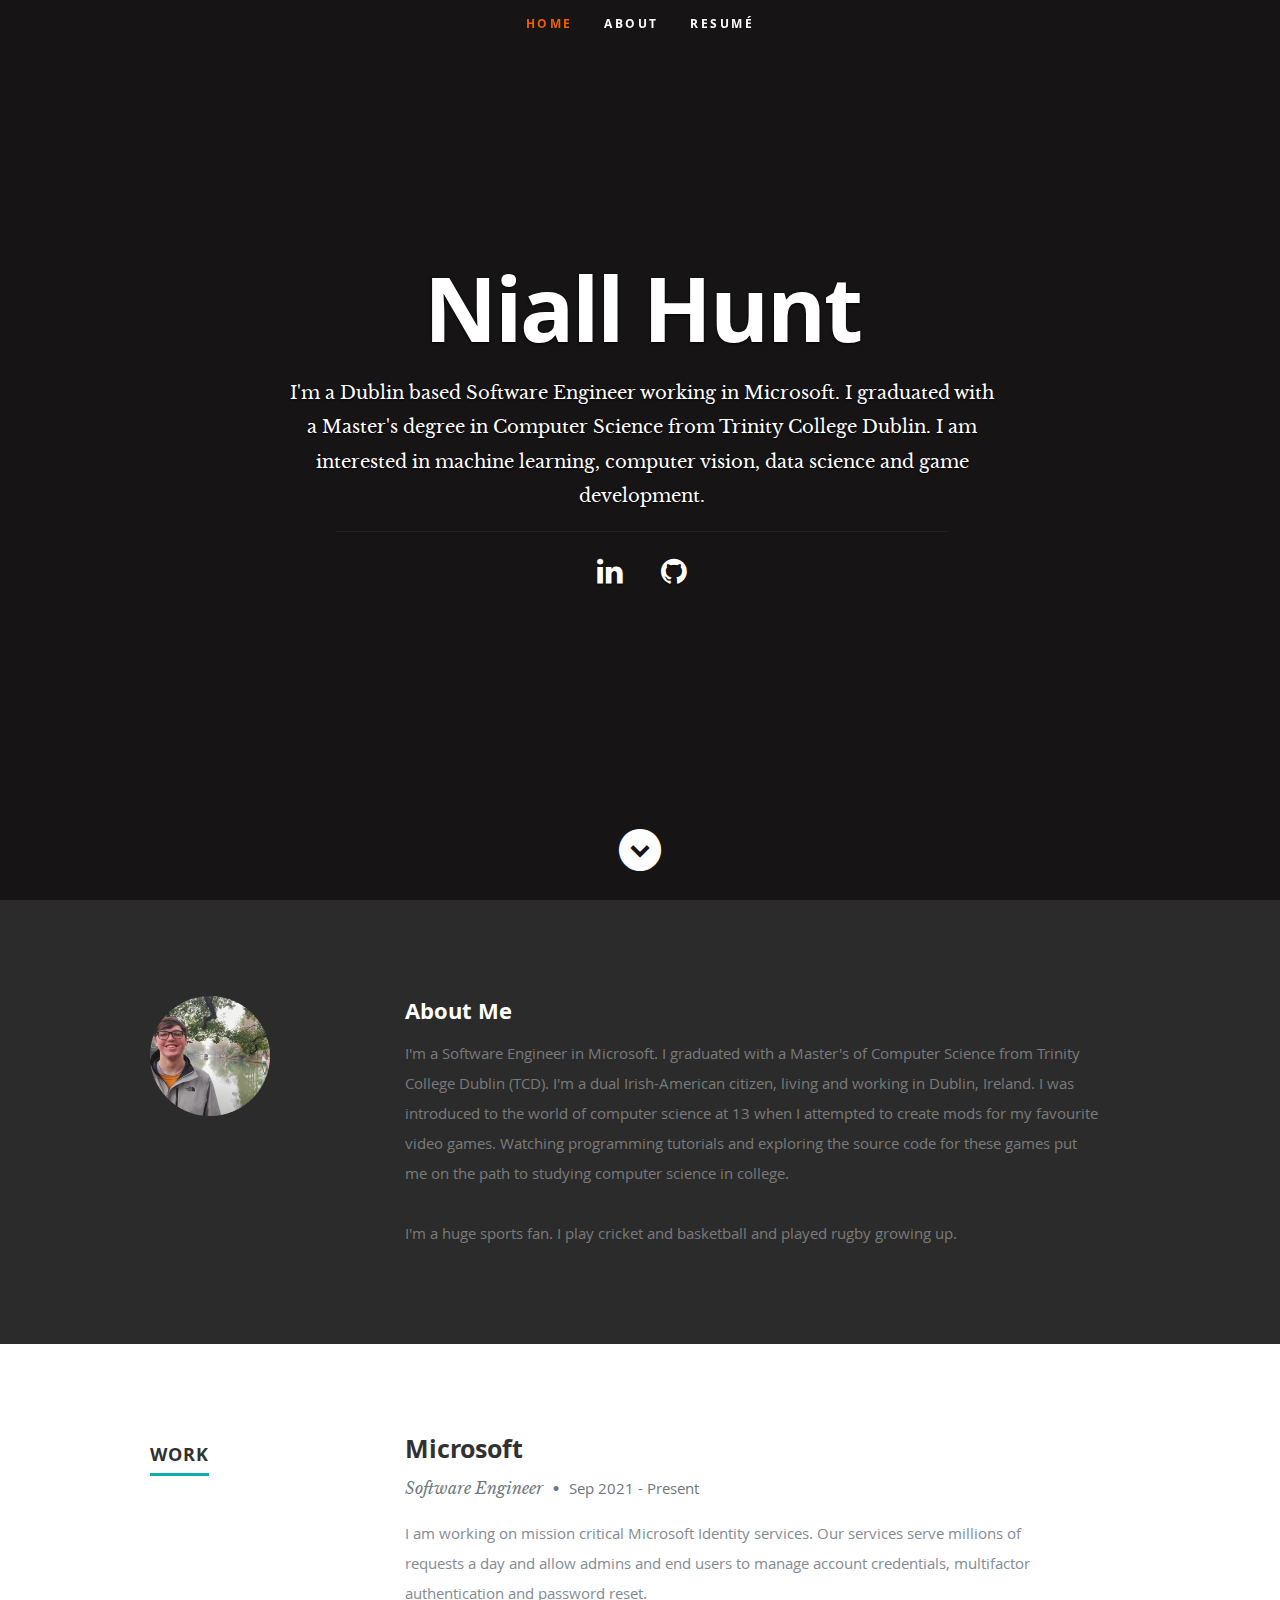
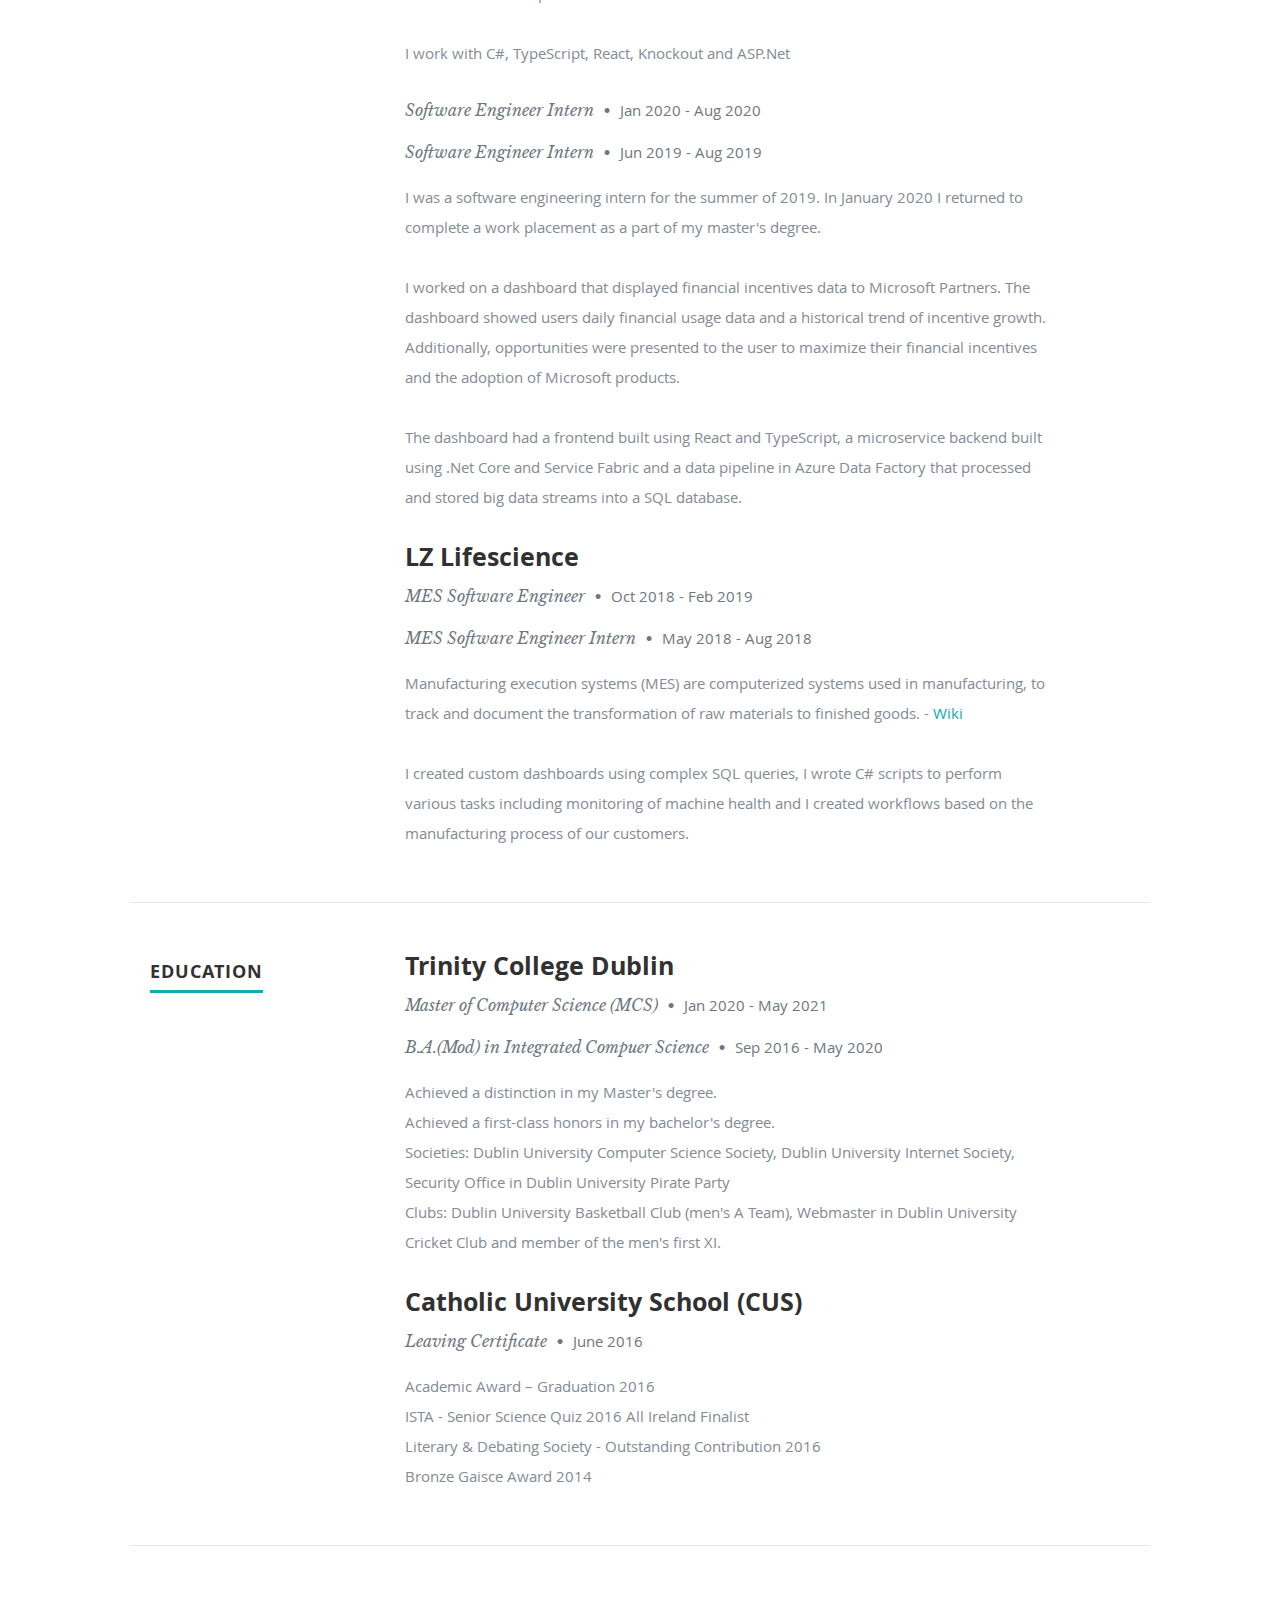
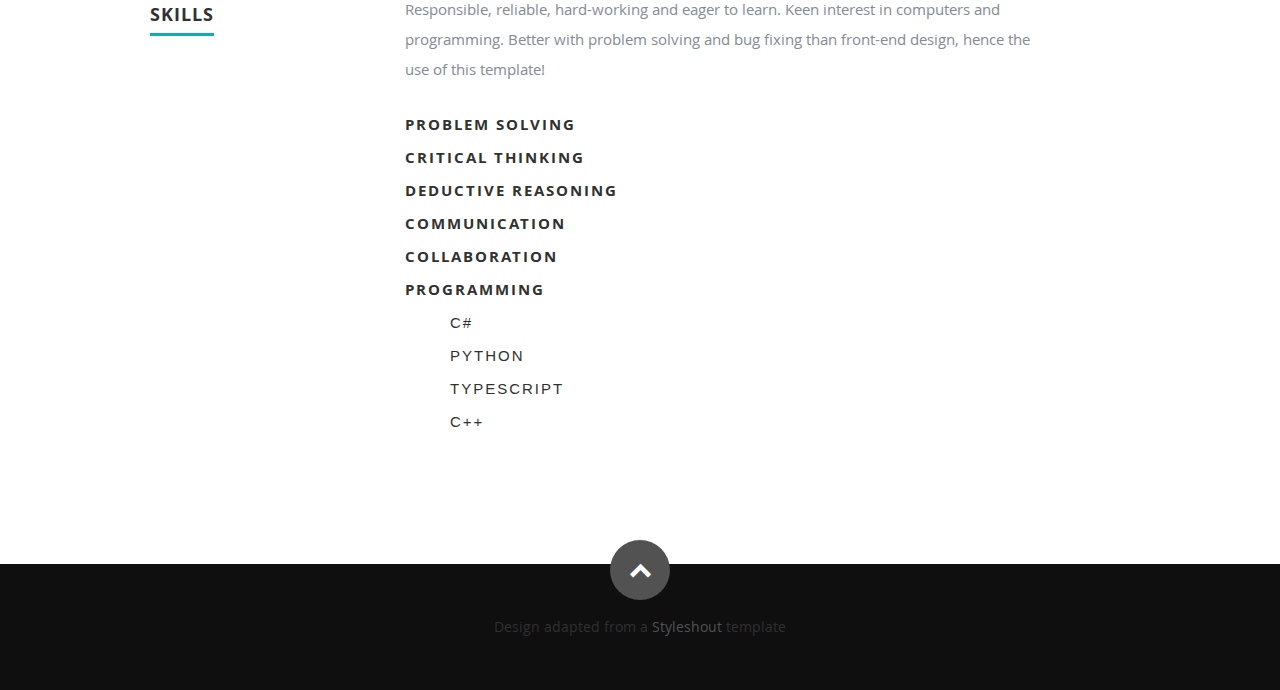
==== commit 47394722: "Update experience" ====
--- a/index.html
+++ b/index.html
@@ -136,6 +136,13 @@
 
             <h3>Microsoft</h3>
             <p class="info">Software Engineer <span>&bull;</span> <em class="date">Sep 2021 - Present</em></p>
+            <p>
+              I am working on mission critical Microsoft Identity services. Our services serve millions of requests a day
+              and allow admins and end users to manage account credentials, multifactor authentication and password reset.
+              <br />
+              <br />
+              I work with C#, TypeScript, React, Knockout and ASP.Net
+            </p>
             <p class="info">Software Engineer Intern <span>&bull;</span> <em class="date">Jan 2020 - Aug 2020</em></p>
             <p class="info">Software Engineer Intern <span>&bull;</span> <em class="date">Jun 2019 - Aug 2019</em></p>
 
@@ -149,7 +156,7 @@
 	      were presented to the user to maximize their financial incentives and the adoption of Microsoft products.
 	      <br />
 	      <br />
-	      The dashboard had a frontend built using React and Typescript, a microservice
+	      The dashboard had a frontend built using React and TypeScript, a microservice
 	      backend built using .Net Core and Service Fabric and a data pipeline in Azure Data Factory that processed
 	      and stored big data streams into a SQL database.
             </p>
@@ -261,7 +268,7 @@
             <li>Programming</li>
             <li><em>C#</em><li>
             <li><em>Python</em><li>
-            <li><em>Typescript</em><li>
+            <li><em>TypeScript</em><li>
 	    <li><em>C++</em><li>
           </ul>
 
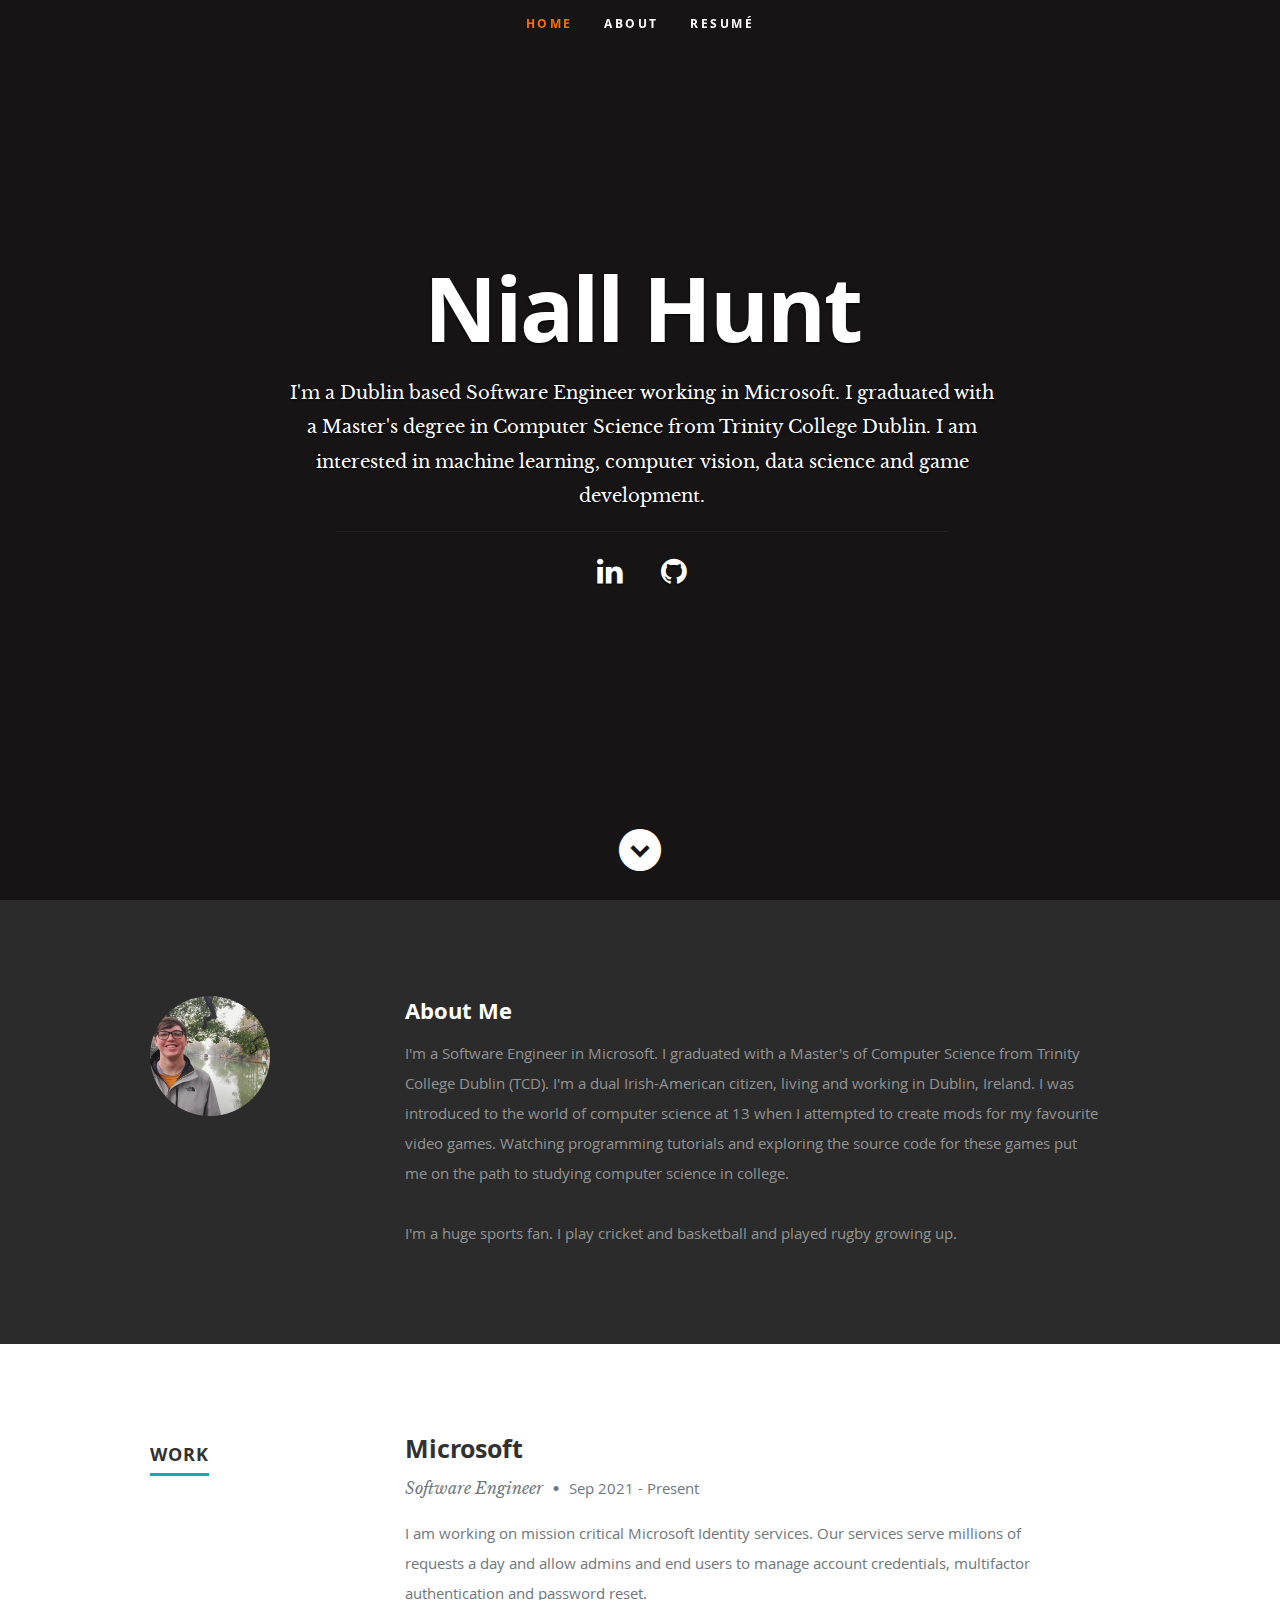
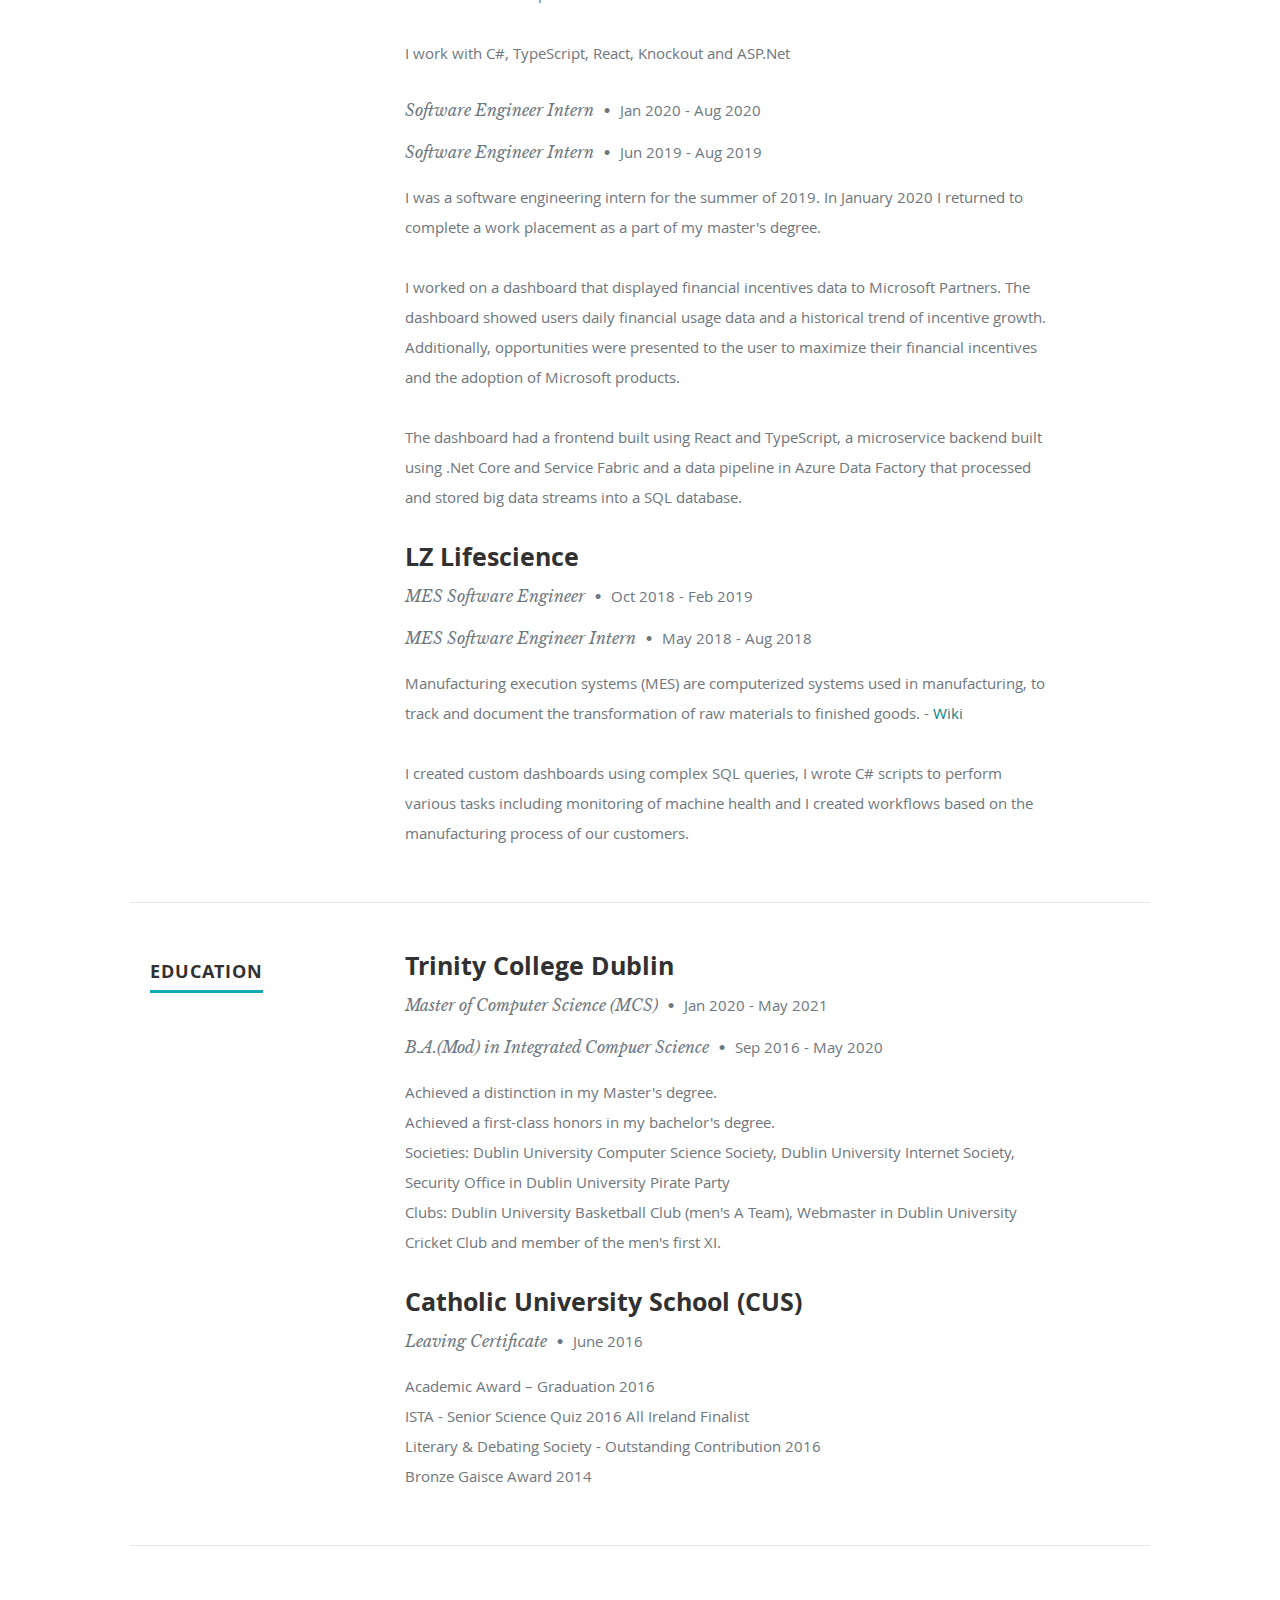
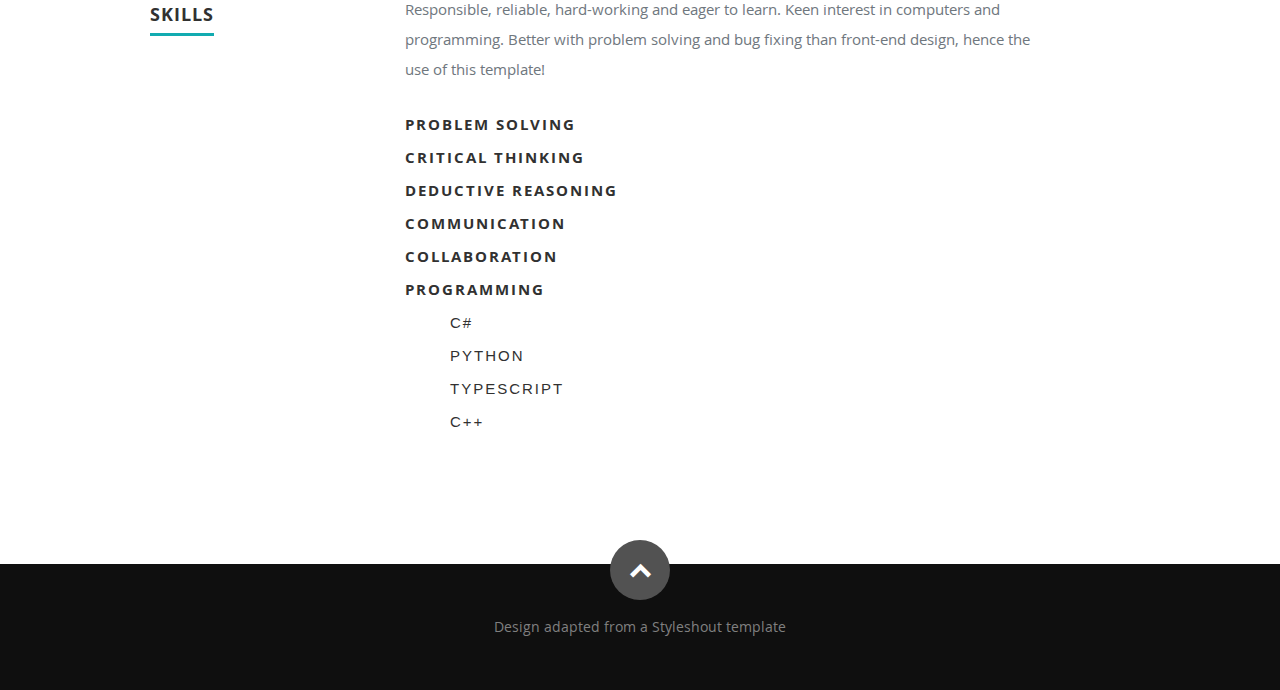
==== commit 7d0f921a: "Address accessibility concerns" ====
--- a/index.html
+++ b/index.html
@@ -36,7 +36,6 @@
 </head>
 
 <body>
-
   <!-- Header
    ================================================== -->
   <header id="home">
@@ -59,20 +58,24 @@
     <div class="row banner">
       <div class="banner-text">
         <h1 class="responsive-headline">Niall Hunt</h1>
-        <h3>I'm a Dublin based <span>Software Engineer</span> working in Microsoft. I graduated with a Master's degree in Computer Science from 
+        <h3>I'm a Dublin based <span>Software Engineer</span> working in Microsoft. I graduated with a Master's degree
+          in Computer Science from
           <a href="https://www.tcd.ie/" target="_blank">Trinity College Dublin</a>.
           I am interested in machine learning, computer vision, data science and game development.
         </h3>
         <hr />
         <ul class="social">
-          <li><a href="https://www.linkedin.com/in/niallehunt/" target="_blank"><i class="fa fa-linkedin"></i></a></li>
-          <li><a href="https://github.com/NiallEHunt" target="_blank"><i class="fa fa-github"></i></a></li>
+          <li><a href="https://www.linkedin.com/in/niallehunt/" target="_blank"
+              aria-label="Open Niall's LinkedIn profile"><i class="fa fa-linkedin"></i></a></li>
+          <li><a href="https://github.com/NiallEHunt" target="_blank" aria-label="Open Niall's GitHub profile"><i
+                class="fa fa-github"></i></a></li>
         </ul>
       </div>
     </div>
 
     <p class="scrolldown">
-      <a class="smoothscroll" href="#about"><i class="icon-down-circle"></i></a>
+      <a class="smoothscroll" href="#about" aria-label="Scroll to the about me section"><i
+          class="icon-down-circle"></i></a>
     </p>
 
   </header> <!-- Header End -->
@@ -94,13 +97,14 @@
 
         <h2>About Me</h2>
 
-        <p>I'm a Software Engineer in Microsoft. I graduated with a Master's of Computer Science from Trinity College Dublin (TCD). I'm a dual
+        <p>I'm a Software Engineer in Microsoft. I graduated with a Master's of Computer Science from Trinity College
+          Dublin (TCD). I'm a dual
           Irish-American citizen, living and working in Dublin, Ireland. I was introduced to the world
           of computer science at 13 when I attempted to create mods for my favourite video games. Watching
           programming tutorials and exploring the source code for these games put me on the path to studying
-          computer science in college. 
-	  <br />
-	  <br />
+          computer science in college.
+          <br />
+          <br />
           I'm a huge sports fan. I play cricket and basketball and played rugby
           growing up.
         </p>
@@ -137,8 +141,10 @@
             <h3>Microsoft</h3>
             <p class="info">Software Engineer <span>&bull;</span> <em class="date">Sep 2021 - Present</em></p>
             <p>
-              I am working on mission critical Microsoft Identity services. Our services serve millions of requests a day
-              and allow admins and end users to manage account credentials, multifactor authentication and password reset.
+              I am working on mission critical Microsoft Identity services. Our services serve millions of requests a
+              day
+              and allow admins and end users to manage account credentials, multifactor authentication and password
+              reset.
               <br />
               <br />
               I work with C#, TypeScript, React, Knockout and ASP.Net
@@ -148,17 +154,18 @@
 
             <p>
               I was a software engineering intern for the summer of 2019. In January 2020 I returned to complete
-	      a work placement as a part of my master's degree. 
-	      <br />
-	      <br />
-	      I worked on a dashboard that displayed financial incentives data to Microsoft Partners. The dashboard
-	      showed users daily financial usage data and a historical trend of incentive growth. Additionally, opportunities
-	      were presented to the user to maximize their financial incentives and the adoption of Microsoft products.
-	      <br />
-	      <br />
-	      The dashboard had a frontend built using React and TypeScript, a microservice
-	      backend built using .Net Core and Service Fabric and a data pipeline in Azure Data Factory that processed
-	      and stored big data streams into a SQL database.
+              a work placement as a part of my master's degree.
+              <br />
+              <br />
+              I worked on a dashboard that displayed financial incentives data to Microsoft Partners. The dashboard
+              showed users daily financial usage data and a historical trend of incentive growth. Additionally,
+              opportunities
+              were presented to the user to maximize their financial incentives and the adoption of Microsoft products.
+              <br />
+              <br />
+              The dashboard had a frontend built using React and TypeScript, a microservice
+              backend built using .Net Core and Service Fabric and a data pipeline in Azure Data Factory that processed
+              and stored big data streams into a SQL database.
             </p>
 
           </div>
@@ -171,16 +178,19 @@
 
             <h3>LZ Lifescience</h3>
             <p class="info">MES Software Engineer <span>&bull;</span> <em class="date">Oct 2018 - Feb 2019</em></p>
-            <p class="info">MES Software Engineer Intern <span>&bull;</span> <em class="date">May 2018 - Aug 2018</em></p>
+            <p class="info">MES Software Engineer Intern <span>&bull;</span> <em class="date">May 2018 - Aug 2018</em>
+            </p>
 
             <p>
               Manufacturing execution systems (MES) are computerized systems used in
               manufacturing, to track and document the transformation of raw materials
-              to finished goods. - <a href="https://en.wikipedia.org/wiki/Manufacturing_execution_system" target="_blank">Wiki</a>
-	      <br />
-	      <br />
-	      I created custom dashboards using complex SQL queries, I wrote C# scripts to perform various tasks including monitoring
-	      of machine health and I created workflows based on the manufacturing process of our customers.
+              to finished goods. - <a href="https://en.wikipedia.org/wiki/Manufacturing_execution_system"
+                target="_blank">Wiki</a>
+              <br />
+              <br />
+              I created custom dashboards using complex SQL queries, I wrote C# scripts to perform various tasks
+              including monitoring
+              of machine health and I created workflows based on the manufacturing process of our customers.
             </p>
 
           </div>
@@ -193,55 +203,58 @@
 
     <!-- Education
       ----------------------------------------------- -->
-      <div class="row education">
-
-        <div class="three columns header-col">
-          <h1><span>Education</span></h1>
-        </div>
-  
-        <div class="nine columns main-col">
-  
-          <div class="row item">
-  
-            <div class="twelve columns">
-  
-              <h3>Trinity College Dublin</h3>
-	      <p class="info">Master of Computer Science (MCS) <span>&bull;</span> <em class="date">Jan 2020 - May 2021</em></p>
-              <p class="info">B.A.(Mod) in Integrated Compuer Science <span>&bull;</span> <em class="date">Sep 2016 - May 2020</em></p>
-  
-              <p>
-                Achieved a distinction in my Master's degree.<br />
-                Achieved a first-class honors in my bachelor's degree.<br />
-                Societies: Dublin University Computer Science Society, Dublin University Internet Society,
-                Security Office in Dublin University Pirate Party<br />
-                Clubs: Dublin University Basketball Club (men's A Team), Webmaster in Dublin University Cricket Club and member of the men's first XI.
-              </p>
-  
-            </div>
-  
-          </div> <!-- item end -->
-  
-          <div class="row item">
-  
-            <div class="twelve columns">
-  
-              <h3>Catholic University School (CUS)</h3>
-              <p class="info">Leaving Certificate <span>&bull;</span> <em class="date">June 2016</em></p>
-  
-              <p>
-                Academic Award – Graduation 2016<br />
-                ISTA - Senior Science Quiz 2016 All Ireland Finalist<br />
-                Literary & Debating Society - Outstanding Contribution 2016<br />
-                Bronze Gaisce Award 2014
-              </p>
-  
-            </div>
-  
-          </div> <!-- item end -->
-  
-        </div> <!-- main-col end -->
-  
-      </div> <!-- End Education -->  
+    <div class="row education">
+
+      <div class="three columns header-col">
+        <h1><span>Education</span></h1>
+      </div>
+
+      <div class="nine columns main-col">
+
+        <div class="row item">
+
+          <div class="twelve columns">
+
+            <h3>Trinity College Dublin</h3>
+            <p class="info">Master of Computer Science (MCS) <span>&bull;</span> <em class="date">Jan 2020 - May
+                2021</em></p>
+            <p class="info">B.A.(Mod) in Integrated Compuer Science <span>&bull;</span> <em class="date">Sep 2016 - May
+                2020</em></p>
+
+            <p>
+              Achieved a distinction in my Master's degree.<br />
+              Achieved a first-class honors in my bachelor's degree.<br />
+              Societies: Dublin University Computer Science Society, Dublin University Internet Society,
+              Security Office in Dublin University Pirate Party<br />
+              Clubs: Dublin University Basketball Club (men's A Team), Webmaster in Dublin University Cricket Club and
+              member of the men's first XI.
+            </p>
+
+          </div>
+
+        </div> <!-- item end -->
+
+        <div class="row item">
+
+          <div class="twelve columns">
+
+            <h3>Catholic University School (CUS)</h3>
+            <p class="info">Leaving Certificate <span>&bull;</span> <em class="date">June 2016</em></p>
+
+            <p>
+              Academic Award – Graduation 2016<br />
+              ISTA - Senior Science Quiz 2016 All Ireland Finalist<br />
+              Literary & Debating Society - Outstanding Contribution 2016<br />
+              Bronze Gaisce Award 2014
+            </p>
+
+          </div>
+
+        </div> <!-- item end -->
+
+      </div> <!-- main-col end -->
+
+    </div> <!-- End Education -->
 
     <!-- Skills
       ----------------------------------------------- -->
@@ -264,12 +277,16 @@
             <li>Critical Thinking</li>
             <li>Deductive Reasoning</li>
             <li>Communication</li>
-	    <li>Collaboration</li>
+            <li>Collaboration</li>
             <li>Programming</li>
-            <li><em>C#</em><li>
-            <li><em>Python</em><li>
-            <li><em>TypeScript</em><li>
-	    <li><em>C++</em><li>
+            <li><em>C#</em>
+            <li>
+            <li><em>Python</em>
+            <li>
+            <li><em>TypeScript</em>
+            <li>
+            <li><em>C++</em>
+            <li>
           </ul>
 
         </div><!-- end skill-bars -->
@@ -290,7 +307,8 @@
       <div class="twelve columns">
 
         <ul class="copyright">
-          <li>Design adapted from a <a href="http://www.styleshout.com/" title="Styleshout" target="_blank">Styleshout</a> template</li>
+          <li>Design adapted from a <a href="http://www.styleshout.com/" title="Styleshout"
+              target="_blank">Styleshout</a> template</li>
         </ul>
 
       </div>
@@ -317,4 +335,4 @@
 
 </body>
 
-</html>
+</html>--- a/css/default.css
+++ b/css/default.css
@@ -37,18 +37,75 @@
       HTML5 Doctor Reset - html5doctor.com/html-5-reset-stylesheet/
 /* ------------------------------------------------------------------ */
 
-html, body, div, span, object, iframe,
-h1, h2, h3, h4, h5, h6, p, blockquote, pre,
-abbr, address, cite, code,
-del, dfn, em, img, ins, kbd, q, samp,
-small, strong, sub, sup, var,
-b, i,
-dl, dt, dd, ol, ul, li,
-fieldset, form, label, legend,
-table, caption, tbody, tfoot, thead, tr, th, td,
-article, aside, canvas, details, figcaption, figure,
-footer, header, hgroup, menu, nav, section, summary,
-time, mark, audio, video {
+html,
+body,
+div,
+span,
+object,
+iframe,
+h1,
+h2,
+h3,
+h4,
+h5,
+h6,
+p,
+blockquote,
+pre,
+abbr,
+address,
+cite,
+code,
+del,
+dfn,
+em,
+img,
+ins,
+kbd,
+q,
+samp,
+small,
+strong,
+sub,
+sup,
+var,
+b,
+i,
+dl,
+dt,
+dd,
+ol,
+ul,
+li,
+fieldset,
+form,
+label,
+legend,
+table,
+caption,
+tbody,
+tfoot,
+thead,
+tr,
+th,
+td,
+article,
+aside,
+canvas,
+details,
+figcaption,
+figure,
+footer,
+header,
+hgroup,
+menu,
+nav,
+section,
+summary,
+time,
+mark,
+audio,
+video {
    margin: 0;
    padding: 0;
    border: 0;
@@ -58,8 +115,17 @@
    background: transparent;
 }
 
-article,aside,details,figcaption,figure,
-footer,header,hgroup,menu,nav,section {
+article,
+aside,
+details,
+figcaption,
+figure,
+footer,
+header,
+hgroup,
+menu,
+nav,
+section {
    display: block;
 }
 
@@ -74,9 +140,14 @@
    height: 0;
 }
 
-[hidden] { display: none; }
-
-code, kbd, pre, samp {
+[hidden] {
+   display: none;
+}
+
+code,
+kbd,
+pre,
+samp {
    font-family: monospace, serif;
    font-size: 1em;
 }
@@ -87,10 +158,15 @@
    word-wrap: break-word;
 }
 
-blockquote, q { quotes: &#8220 &#8220; }
-
-blockquote:before, blockquote:after,
-q:before, q:after {
+blockquote,
+q {
+   quotes: &#8220 &#8220;
+}
+
+blockquote:before,
+blockquote:after,
+q:before,
+q:after {
    content: '';
    content: none;
 }
@@ -106,9 +182,12 @@
    color: #555;
 }
 
-del { text-decoration: line-through; }
-
-abbr[title], dfn[title] {
+del {
+   text-decoration: line-through;
+}
+
+abbr[title],
+dfn[title] {
    border-bottom: 1px dotted;
    cursor: help;
 }
@@ -147,32 +226,82 @@
    font-weight: normal;
    font-size: 15px;
    line-height: 30px;
-	color: #838C95;
-
-   -webkit-font-smoothing: antialiased; /* Fix for webkit rendering */
-	-webkit-text-size-adjust: 100%;
+   color: #6F777E;
+
+   -webkit-font-smoothing: antialiased;
+   /* Fix for webkit rendering */
+   -webkit-text-size-adjust: 100%;
 }
 
 /*  2. Typography
        Vertical rhythm with leading derived from 6
 --------------------------------------------------------------------- */
 
-h1, h2, h3, h4, h5, h6 {
+h1,
+h2,
+h3,
+h4,
+h5,
+h6 {
    color: #313131;
-	font-family: 'opensans-bold', sans-serif;
+   font-family: 'opensans-bold', sans-serif;
    font-weight: normal;
 }
-h1 a, h2 a, h3 a, h4 a, h5 a, h6 a { font-weight: inherit; }
-h1 { font-size: 38px; line-height: 42px; margin-bottom: 12px; letter-spacing: -1px; }
-h2 { font-size: 28px; line-height: 36px; margin-bottom: 6px; }
-h3 { font-size: 22px; line-height: 30px; margin-bottom: 12px; }
-h4 { font-size: 20px; line-height: 30px; margin-bottom: 6px; }
-h5 { font-size: 18px; line-height: 30px; }
-h6 { font-size: 14px; line-height: 30px; }
-.subheader { }
-
-p { margin: 0 0 30px 0; }
-p img { margin: 0; }
+
+h1 a,
+h2 a,
+h3 a,
+h4 a,
+h5 a,
+h6 a {
+   font-weight: inherit;
+}
+
+h1 {
+   font-size: 38px;
+   line-height: 42px;
+   margin-bottom: 12px;
+   letter-spacing: -1px;
+}
+
+h2 {
+   font-size: 28px;
+   line-height: 36px;
+   margin-bottom: 6px;
+}
+
+h3 {
+   font-size: 22px;
+   line-height: 30px;
+   margin-bottom: 12px;
+}
+
+h4 {
+   font-size: 20px;
+   line-height: 30px;
+   margin-bottom: 6px;
+}
+
+h5 {
+   font-size: 18px;
+   line-height: 30px;
+}
+
+h6 {
+   font-size: 14px;
+   line-height: 30px;
+}
+
+.subheader {}
+
+p {
+   margin: 0 0 30px 0;
+}
+
+p img {
+   margin: 0;
+}
+
 p.lead {
    font: 19px/36px 'opensans-light', sans-serif;
    margin-bottom: 18px;
@@ -180,9 +309,19 @@
 
 /* for 'em' and 'strong' tags, font-size and line-height should be same with
 the body tag due to rendering problems in some browsers */
-em { font: 15px/30px 'opensans-italic', sans-serif; }
-strong, b { font: 15px/30px 'opensans-bold', sans-serif; }
-small { font-size: 11px; line-height: inherit; }
+em {
+   font: 15px/30px 'opensans-italic', sans-serif;
+}
+
+strong,
+b {
+   font: 15px/30px 'opensans-bold', sans-serif;
+}
+
+small {
+   font-size: 11px;
+   line-height: inherit;
+}
 
 /*	Blockquotes */
 blockquote {
@@ -190,6 +329,7 @@
    padding-left: 40px;
    position: relative;
 }
+
 blockquote:before {
    content: "\201C";
    opacity: 0.45;
@@ -199,24 +339,33 @@
    font-family: arial, sans-serif;
 
    position: absolute;
-   top:  30px;
-	left: 0;
-}
+   top: 30px;
+   left: 0;
+}
+
 blockquote p {
    font-family: 'librebaskerville-italic', serif;
    padding: 0;
    font-size: 18px;
    line-height: 36px;
 }
+
 blockquote cite {
    display: block;
    font-size: 12px;
    font-style: normal;
    line-height: 18px;
 }
-blockquote cite:before { content: "\2014 \0020"; }
+
+blockquote cite:before {
+   content: "\2014 \0020";
+}
+
 blockquote cite a,
-blockquote cite a:visited { color: #8B9798; border: none }
+blockquote cite a:visited {
+   color: #8B9798;
+   border: none
+}
 
 /* ---------------------------------------------------------------------
 /*  Pull Quotes Markup
@@ -230,29 +379,34 @@
 /* --------------------------------------------------------------------- */
 .pull-quote {
    position: relative;
-	padding: 18px 30px 18px 0px;
-}
+   padding: 18px 30px 18px 0px;
+}
+
 .pull-quote:before,
 .pull-quote:after {
-	height: 1em;
-	opacity: 0.45;
-	position: absolute;
-	font-size: 80px;
+   height: 1em;
+   opacity: 0.45;
+   position: absolute;
+   font-size: 80px;
    font-family: Arial, Sans-Serif;
 }
+
 .pull-quote:before {
-	content: "\201C";
-	top:  33px;
-	left: 0;
-}
+   content: "\201C";
+   top: 33px;
+   left: 0;
+}
+
 .pull-quote:after {
-	content: '\201D';
-	bottom: -33px;
-	right: 0;
-}
+   content: '\201D';
+   bottom: -33px;
+   right: 0;
+}
+
 .pull-quote blockquote {
    margin: 0;
 }
+
 .pull-quote blockquote:before {
    content: none;
 }
@@ -260,61 +414,122 @@
 /* Abbreviations */
 abbr {
    font-family: 'opensans-bold', sans-serif;
-	font-variant: small-caps;
-	text-transform: lowercase;
+   font-variant: small-caps;
+   text-transform: lowercase;
    letter-spacing: .5px;
-	color: gray;
-}
-abbr:hover { cursor: help; }
+   color: gray;
+}
+
+abbr:hover {
+   cursor: help;
+}
 
 /* drop cap */
 .drop-cap:first-letter {
-	float: left;
-	margin: 0;
-	padding: 14px 6px 0 0;
-	font-size: 84px;
-	font-family: /* Copperplate */ 'opensans-bold', sans-serif;
+   float: left;
+   margin: 0;
+   padding: 14px 6px 0 0;
+   font-size: 84px;
+   font-family:
+      /* Copperplate */
+      'opensans-bold', sans-serif;
    line-height: 60px;
-	text-indent: 0;
-	background: transparent;
-	color: inherit;
-}
-
-hr { border: solid #E3E3E3; border-width: 1px 0 0; clear: both; margin: 11px 0 30px; height: 0; }
+   text-indent: 0;
+   background: transparent;
+   color: inherit;
+}
+
+hr {
+   border: solid #E3E3E3;
+   border-width: 1px 0 0;
+   clear: both;
+   margin: 11px 0 30px;
+   height: 0;
+}
 
 
 /*  3. Links  ------------------------------------------------------- */
 
-a, a:visited {
+a,
+a:visited {
    text-decoration: none;
    outline: 0;
-   color: #11ABB0;
+   color: #0C8286;
 
    -webkit-transition: color .3s ease-in-out;
    -moz-transition: color .3s ease-in-out;
    -o-transition: color .3s ease-in-out;
    transition: color .3s ease-in-out;
 }
-a:hover, a:focus { color: #313131; }
-p a, p a:visited { line-height: inherit; }
+
+a:hover,
+a:focus {
+   color: #313131;
+}
+
+p a,
+p a:visited {
+   line-height: inherit;
+}
 
 
 /*  4. List  --------------------------------------------------------- */
 
-ul, ol { margin-bottom: 24px; margin-top: 12px; }
-ul { list-style: none outside; }
-ol { list-style: decimal; }
-ol, ul.square, ul.circle, ul.disc { margin-left: 30px; }
-ul.square { list-style: square outside; }
-ul.circle { list-style: circle outside; }
-ul.disc { list-style: disc outside; }
-ul ul, ul ol,
-ol ol, ol ul { margin: 6px 0 6px 30px; }
-ul ul li, ul ol li,
-ol ol li, ol ul li { margin-bottom: 6px; }
-li { line-height: 18px; margin-bottom: 12px; }
-ul.large li { }
-li p { }
+ul,
+ol {
+   margin-bottom: 24px;
+   margin-top: 12px;
+}
+
+ul {
+   list-style: none outside;
+}
+
+ol {
+   list-style: decimal;
+}
+
+ol,
+ul.square,
+ul.circle,
+ul.disc {
+   margin-left: 30px;
+}
+
+ul.square {
+   list-style: square outside;
+}
+
+ul.circle {
+   list-style: circle outside;
+}
+
+ul.disc {
+   list-style: disc outside;
+}
+
+ul ul,
+ul ol,
+ol ol,
+ol ul {
+   margin: 6px 0 6px 30px;
+}
+
+ul ul li,
+ul ol li,
+ol ol li,
+ol ul li {
+   margin-bottom: 6px;
+}
+
+li {
+   line-height: 18px;
+   margin-bottom: 12px;
+}
+
+ul.large li {}
+
+li p {}
 
 /* ---------------------------------------------------------------------
 /*  Stats Tab Markup
@@ -330,74 +545,94 @@
    padding: 0;
    margin: 24px 0;
 }
+
 .stats-tabs li {
-	display: inline-block;
-	margin: 0 10px 18px 0;
-	padding: 0 10px 0 0;
-	border-right: 1px solid #ccc;
-}
+   display: inline-block;
+   margin: 0 10px 18px 0;
+   padding: 0 10px 0 0;
+   border-right: 1px solid #ccc;
+}
+
 .stats-tabs li:last-child {
-	margin: 0;
-	padding: 0;
-	border: none;
-}
+   margin: 0;
+   padding: 0;
+   border: none;
+}
+
 .stats-tabs li a {
-	display: inline-block;
-	font-size: 22px;
-	font-family: 'opensans-bold', sans-serif;
+   display: inline-block;
+   font-size: 22px;
+   font-family: 'opensans-bold', sans-serif;
    border: none;
    color: #313131;
 }
+
 .stats-tabs li a:hover {
-   color:#11ABB0;
-}
+   color: #11ABB0;
+}
+
 .stats-tabs li a b {
-	display: block;
-	margin: 6px 0 0 0;
-	font-size: 13px;
-	font-family: 'opensans-regular', sans-serif;
+   display: block;
+   margin: 6px 0 0 0;
+   font-size: 13px;
+   font-family: 'opensans-regular', sans-serif;
    color: #8B9798;
 }
 
 /* definition list */
-dl { margin: 12px 0; }
-dt { margin: 0; color:#11ABB0; }
-dd { margin: 0 0 0 20px; }
+dl {
+   margin: 12px 0;
+}
+
+dt {
+   margin: 0;
+   color: #11ABB0;
+}
+
+dd {
+   margin: 0 0 0 20px;
+}
 
 /* Lining Definition Style Markup */
 .lining dt,
 .lining dd {
-	display: inline;
-	margin: 0;
-}
-.lining dt + dt:before,
-.lining dd + dt:before {
-	content: "\A";
-	white-space: pre;
-}
-.lining dd + dd:before {
-	content: ", ";
-}
+   display: inline;
+   margin: 0;
+}
+
+.lining dt+dt:before,
+.lining dd+dt:before {
+   content: "\A";
+   white-space: pre;
+}
+
+.lining dd+dd:before {
+   content: ", ";
+}
+
 .lining dd:before {
-	content: ": ";
-	margin-left: -0.2em;
+   content: ": ";
+   margin-left: -0.2em;
 }
 
 /* Dictionary Definition Style Markup */
 .dictionary-style dt {
-	display: inline;
-	counter-reset: definitions;
-}
-.dictionary-style dt + dt:before {
-	content: ", ";
-	margin-left: -0.2em;
-}
+   display: inline;
+   counter-reset: definitions;
+}
+
+.dictionary-style dt+dt:before {
+   content: ", ";
+   margin-left: -0.2em;
+}
+
 .dictionary-style dd {
-	display: block;
-	counter-increment: definitions;
-}
+   display: block;
+   counter-increment: definitions;
+}
+
 .dictionary-style dd:before {
-	content: counter(definitions, decimal) ". ";
+   content: counter(definitions, decimal) ". ";
 }
 
 /* Pagination */
@@ -405,46 +640,53 @@
    margin: 36px auto;
    text-align: center;
 }
+
 .pagination ul li {
    display: inline-block;
    margin: 0;
    padding: 0;
 }
+
 .pagination .page-numbers {
    font: 15px/18px 'opensans-bold', sans-serif;
    display: inline-block;
    padding: 6px 10px;
    margin-right: 3px;
    margin-bottom: 6px;
-	color: #6E757C;
-	background-color: #E6E8EB;
-
-	-webkit-transition: all 200ms ease-in-out;
-	-moz-transition: all 200ms ease-in-out;
-	-o-transition: all 200ms ease-in-out;
-	-ms-transition: all 200ms ease-in-out;
-	transition: all 200ms ease-in-out;
+   color: #6E757C;
+   background-color: #E6E8EB;
+
+   -webkit-transition: all 200ms ease-in-out;
+   -moz-transition: all 200ms ease-in-out;
+   -o-transition: all 200ms ease-in-out;
+   -ms-transition: all 200ms ease-in-out;
+   transition: all 200ms ease-in-out;
 
    -moz-border-radius: 3px;
    -webkit-border-radius: 3px;
    -khtml-border-radius: 3px;
-	border-radius: 3px;
-}
+   border-radius: 3px;
+}
+
 .pagination .page-numbers:hover {
    background: #838A91;
    color: #fff;
 }
+
 .pagination .current,
 .pagination .current:hover {
    background-color: #11ABB0;
    color: #fff;
 }
+
 .pagination .inactive,
 .pagination .inactive:hover {
    background-color: #E6E8EB;
-	color: #A9ADB2;
-}
-.pagination .prev, .pagination .next {}
+   color: #A9ADB2;
+}
+
+.pagination .prev,
+.pagination .next {}
 
 /*  5. Images  --------------------------------------------------------- */
 
@@ -452,8 +694,14 @@
    max-width: 100%;
    height: auto;
 }
-img.pull-right { margin: 12px 0px 0px 18px; }
-img.pull-left { margin: 12px 18px 0px 0px; }
+
+img.pull-right {
+   margin: 12px 0px 0px 18px;
+}
+
+img.pull-left {
+   margin: 12px 18px 0px 0px;
+}
 
 /*  6. Buttons  --------------------------------------------------------- */
 
@@ -466,20 +714,20 @@
    font: 16px/30px 'opensans-bold', sans-serif;
    background: #11ABB0;
    display: inline-block;
-	text-decoration: none;
+   text-decoration: none;
    letter-spacing: 0;
    color: #fff;
-	padding: 12px 20px;
-	margin-bottom: 18px;
+   padding: 12px 20px;
+   margin-bottom: 18px;
    border: none;
    cursor: pointer;
    height: auto;
 
    -webkit-transition: all .2s ease-in-out;
-	-moz-transition: all .2s ease-in-out;
-	-o-transition: all .2s ease-in-out;
-	-ms-transition: all .2s ease-in-out;
-	transition: all .2s ease-in-out;
+   -moz-transition: all .2s ease-in-out;
+   -o-transition: all .2s ease-in-out;
+   -ms-transition: all .2s ease-in-out;
+   transition: all .2s ease-in-out;
 
    -moz-border-radius: 3px;
    -webkit-border-radius: 3px;
@@ -510,24 +758,29 @@
 input[type="submit"].full-width,
 input[type="reset"].full-width,
 input[type="button"].full-width {
-	width: 100%;
-	padding-left: 0 !important;
-	padding-right: 0 !important;
-	text-align: center;
+   width: 100%;
+   padding-left: 0 !important;
+   padding-right: 0 !important;
+   text-align: center;
 }
 
 /* Fix for odd Mozilla border & padding issues */
 button::-moz-focus-inner,
 input::-moz-focus-inner {
-    border: 0;
-    padding: 0;
+   border: 0;
+   padding: 0;
 }
 
 
 /*  7. Forms  --------------------------------------------------------- */
 
-form { margin-bottom: 24px; }
-fieldset { margin-bottom: 24px; }
+form {
+   margin-bottom: 24px;
+}
+
+fieldset {
+   margin-bottom: 24px;
+}
 
 input[type="text"],
 input[type="password"],
@@ -541,11 +794,11 @@
    outline: none;
    vertical-align: middle;
    min-width: 225px;
-	max-width: 100%;
+   max-width: 100%;
    font-size: 15px;
    line-height: 24px;
-	color: #647373;
-	background: #D3D9D9;
+   color: #647373;
+   background: #D3D9D9;
 
 }
 
@@ -558,31 +811,36 @@
 input[type="email"]:focus,
 textarea:focus {
    color: #B3B7BC;
-	background-color: #3d4145;
-}
-
-textarea { min-height: 220px; }
+   background-color: #3d4145;
+}
+
+textarea {
+   min-height: 220px;
+}
 
 label,
 legend {
    font: 16px/24px 'opensans-bold', sans-serif;
-	margin: 12px 0;
+   margin: 12px 0;
    color: #3d4145;
    display: block;
 }
+
 label span,
 legend span {
-	color: #8B9798;
+   color: #8B9798;
    font: 14px/24px 'opensans-regular', sans-serif;
 }
 
 input[type="checkbox"],
 input[type="radio"] {
-    font-size: 15px;
-    color: #737373;
-}
-
-input[type="checkbox"] { display: inline; }
+   font-size: 15px;
+   color: #737373;
+}
+
+input[type="checkbox"] {
+   display: inline;
+}
 
 /* ------------------------------------------------------------------ */
 /* d. Grid
@@ -597,122 +855,312 @@
    max-width: 1020px;
    margin: 0 auto;
 }
+
 /* fixed width for IE8 */
-.ie .row { width: 1000px ; }
-
-.narrow .row { max-width: 980px; }
-
-.row .row { width: auto; max-width: none; margin: 0 -20px; }
+.ie .row {
+   width: 1000px;
+}
+
+.narrow .row {
+   max-width: 980px;
+}
+
+.row .row {
+   width: auto;
+   max-width: none;
+   margin: 0 -20px;
+}
 
 /* row clearing */
 .row:before,
 .row:after {
-    content: " ";
-    display: table;
-}
+   content: " ";
+   display: table;
+}
+
 .row:after {
-    clear: both;
-}
-
-.column, .columns {
+   clear: both;
+}
+
+.column,
+.columns {
    position: relative;
    padding: 0 20px;
    min-height: 1px;
    float: left;
 }
-.column.centered, .columns.centered  {
-    float: none;
-    margin: 0 auto;
+
+.column.centered,
+.columns.centered {
+   float: none;
+   margin: 0 auto;
 }
 
 /* removed gutters */
-.row.collapsed > .column,
-.row.collapsed > .columns,
-.column.collapsed, .columns.collapsed  { padding: 0; }
-
-[class*="column"] + [class*="column"]:last-child { float: right; }
-[class*="column"] + [class*="column"].end { float: right; }
+.row.collapsed>.column,
+.row.collapsed>.columns,
+.column.collapsed,
+.columns.collapsed {
+   padding: 0;
+}
+
+[class*="column"]+[class*="column"]:last-child {
+   float: right;
+}
+
+[class*="column"]+[class*="column"].end {
+   float: right;
+}
 
 /* column widths */
-.row .one         { width: 8.33333%; }
-.row .two         { width: 16.66667%; }
-.row .three       { width: 25%; }
-.row .four        { width: 33.33333%; }
-.row .five        { width: 41.66667%; }
-.row .six         { width: 50%; }
-.row .seven       { width: 58.33333%; }
-.row .eight       { width: 66.66667%; }
-.row .nine        { width: 75%; }
-.row .ten         { width: 83.33333%; }
-.row .eleven      { width: 91.66667%; }
-.row .twelve      { width: 100%; }
+.row .one {
+   width: 8.33333%;
+}
+
+.row .two {
+   width: 16.66667%;
+}
+
+.row .three {
+   width: 25%;
+}
+
+.row .four {
+   width: 33.33333%;
+}
+
+.row .five {
+   width: 41.66667%;
+}
+
+.row .six {
+   width: 50%;
+}
+
+.row .seven {
+   width: 58.33333%;
+}
+
+.row .eight {
+   width: 66.66667%;
+}
+
+.row .nine {
+   width: 75%;
+}
+
+.row .ten {
+   width: 83.33333%;
+}
+
+.row .eleven {
+   width: 91.66667%;
+}
+
+.row .twelve {
+   width: 100%;
+}
 
 /* Offsets */
-.row .offset-1    { margin-left: 8.33333%; }
-.row .offset-2    { margin-left: 16.66667%; }
-.row .offset-3    { margin-left: 25%; }
-.row .offset-4    { margin-left: 33.33333%; }
-.row .offset-5    { margin-left: 41.66667%; }
-.row .offset-6    { margin-left: 50%; }
-.row .offset-7    { margin-left: 58.33333%; }
-.row .offset-8    { margin-left: 66.66667%; }
-.row .offset-9    { margin-left: 75%; }
-.row .offset-10   { margin-left: 83.33333%; }
-.row .offset-11   { margin-left: 91.66667%; }
+.row .offset-1 {
+   margin-left: 8.33333%;
+}
+
+.row .offset-2 {
+   margin-left: 16.66667%;
+}
+
+.row .offset-3 {
+   margin-left: 25%;
+}
+
+.row .offset-4 {
+   margin-left: 33.33333%;
+}
+
+.row .offset-5 {
+   margin-left: 41.66667%;
+}
+
+.row .offset-6 {
+   margin-left: 50%;
+}
+
+.row .offset-7 {
+   margin-left: 58.33333%;
+}
+
+.row .offset-8 {
+   margin-left: 66.66667%;
+}
+
+.row .offset-9 {
+   margin-left: 75%;
+}
+
+.row .offset-10 {
+   margin-left: 83.33333%;
+}
+
+.row .offset-11 {
+   margin-left: 91.66667%;
+}
 
 /* Push/Pull */
-.row .push-1      { left: 8.33333%; }
-.row .pull-1      { right: 8.33333%; }
-.row .push-2      { left: 16.66667%; 	}
-.row .pull-2      { right: 16.66667%; }
-.row .push-3      { left: 25%; }
-.row .pull-3      { right: 25%;	}
-.row .push-4      { left: 33.33333%; }
-.row .pull-4      { right: 33.33333%; }
-.row .push-5      { left: 41.66667%; }
-.row .pull-5      { right: 41.66667%; }
-.row .push-6      { left: 50%; }
-.row .pull-6      { right: 50%; }
-.row .push-7      { left: 58.33333%; }
-.row .pull-7      { right: 58.33333%; }
-.row .push-8      { left: 66.66667%; 	}
-.row .pull-8      { right: 66.66667%; }
-.row .push-9      { left: 75%; }
-.row .pull-9      { right: 75%; }
-.row .push-10     { left: 83.33333%; }
-.row .pull-10     { right: 83.33333%; }
-.row .push-11     { left: 91.66667%; }
-.row .pull-11     { right: 91.66667%; }
+.row .push-1 {
+   left: 8.33333%;
+}
+
+.row .pull-1 {
+   right: 8.33333%;
+}
+
+.row .push-2 {
+   left: 16.66667%;
+}
+
+.row .pull-2 {
+   right: 16.66667%;
+}
+
+.row .push-3 {
+   left: 25%;
+}
+
+.row .pull-3 {
+   right: 25%;
+}
+
+.row .push-4 {
+   left: 33.33333%;
+}
+
+.row .pull-4 {
+   right: 33.33333%;
+}
+
+.row .push-5 {
+   left: 41.66667%;
+}
+
+.row .pull-5 {
+   right: 41.66667%;
+}
+
+.row .push-6 {
+   left: 50%;
+}
+
+.row .pull-6 {
+   right: 50%;
+}
+
+.row .push-7 {
+   left: 58.33333%;
+}
+
+.row .pull-7 {
+   right: 58.33333%;
+}
+
+.row .push-8 {
+   left: 66.66667%;
+}
+
+.row .pull-8 {
+   right: 66.66667%;
+}
+
+.row .push-9 {
+   left: 75%;
+}
+
+.row .pull-9 {
+   right: 75%;
+}
+
+.row .push-10 {
+   left: 83.33333%;
+}
+
+.row .pull-10 {
+   right: 83.33333%;
+}
+
+.row .push-11 {
+   left: 91.66667%;
+}
+
+.row .pull-11 {
+   right: 91.66667%;
+}
 
 /* block grids
 --------------------------------------------------------------------- */
-.bgrid-sixths [class*="column"]   { width: 16.66667%; }
-.bgrid-quarters [class*="column"] { width: 25%; }
-.bgrid-thirds [class*="column"]   { width: 33.33333%; }
-.bgrid-halves [class*="column"]   { width: 50%; }
-
-[class*="bgrid"] [class*="column"] + [class*="column"]:last-child { float: left; }
+.bgrid-sixths [class*="column"] {
+   width: 16.66667%;
+}
+
+.bgrid-quarters [class*="column"] {
+   width: 25%;
+}
+
+.bgrid-thirds [class*="column"] {
+   width: 33.33333%;
+}
+
+.bgrid-halves [class*="column"] {
+   width: 50%;
+}
+
+[class*="bgrid"] [class*="column"]+[class*="column"]:last-child {
+   float: left;
+}
 
 /* Left clearing for block grid columns - columns that changes width in
 different screen sizes. Allows columns with different heights to align
 properly.
 --------------------------------------------------------------------- */
-.first { clear: left; }   /* first column in default screen */
-.s-first { clear: none; } /* first column in smaller screens */
+.first {
+   clear: left;
+}
+
+/* first column in default screen */
+.s-first {
+   clear: none;
+}
+
+/* first column in smaller screens */
 
 /* smaller screens
 --------------------------------------------------------------- */
 @media only screen and (max-width: 900px) {
 
    /* block grids on small screens */
-   .s-bgrid-sixths [class*="column"]   { width: 16.66667%; }
-   .s-bgrid-quarters [class*="column"] { width: 25%; }
-   .s-bgrid-thirds [class*="column"]   { width: 33.33333%; }
-   .s-bgrid-halves [class*="column"]   { width: 50%; }
+   .s-bgrid-sixths [class*="column"] {
+      width: 16.66667%;
+   }
+
+   .s-bgrid-quarters [class*="column"] {
+      width: 25%;
+   }
+
+   .s-bgrid-thirds [class*="column"] {
+      width: 33.33333%;
+   }
+
+   .s-bgrid-halves [class*="column"] {
+      width: 50%;
+   }
 
    /* block grids left clearing */
-   .first { clear: none; }
-   .s-first { clear: left; }
+   .first {
+      clear: none;
+   }
+
+   .s-first {
+      clear: left;
+   }
 
 }
 
@@ -721,41 +1169,87 @@
 @media only screen and (max-width: 767px) {
 
    .row {
-	   width: 460px;
-	   margin: 0 auto;
+      width: 460px;
+      margin: 0 auto;
       padding: 0;
-	}
-   .column, .columns {
-	   width: auto !important;
-	   float: none;
-	   margin-left: 0;
-	   margin-right: 0;
+   }
+
+   .column,
+   .columns {
+      width: auto !important;
+      float: none;
+      margin-left: 0;
+      margin-right: 0;
       padding: 0 30px;
    }
-   .row .row { width: auto; max-width: none; margin: 0 -30px; }
-
-   [class*="column"] + [class*="column"]:last-child { float: none; }
-   [class*="bgrid"] [class*="column"] + [class*="column"]:last-child { float: none; }
+
+   .row .row {
+      width: auto;
+      max-width: none;
+      margin: 0 -30px;
+   }
+
+   [class*="column"]+[class*="column"]:last-child {
+      float: none;
+   }
+
+   [class*="bgrid"] [class*="column"]+[class*="column"]:last-child {
+      float: none;
+   }
 
    /* Offsets */
-   .row .offset-1    { margin-left: 0%; }
-   .row .offset-2    { margin-left: 0%; }
-   .row .offset-3    { margin-left: 0%; }
-   .row .offset-4    { margin-left: 0%; }
-   .row .offset-5    { margin-left: 0%; }
-   .row .offset-6    { margin-left: 0%; }
-   .row .offset-7    { margin-left: 0%; }
-   .row .offset-8    { margin-left: 0%; }
-   .row .offset-9    { margin-left: 0%; }
-   .row .offset-10   { margin-left: 0%; }
-   .row .offset-11   { margin-left: 0%; }
+   .row .offset-1 {
+      margin-left: 0%;
+   }
+
+   .row .offset-2 {
+      margin-left: 0%;
+   }
+
+   .row .offset-3 {
+      margin-left: 0%;
+   }
+
+   .row .offset-4 {
+      margin-left: 0%;
+   }
+
+   .row .offset-5 {
+      margin-left: 0%;
+   }
+
+   .row .offset-6 {
+      margin-left: 0%;
+   }
+
+   .row .offset-7 {
+      margin-left: 0%;
+   }
+
+   .row .offset-8 {
+      margin-left: 0%;
+   }
+
+   .row .offset-9 {
+      margin-left: 0%;
+   }
+
+   .row .offset-10 {
+      margin-left: 0%;
+   }
+
+   .row .offset-11 {
+      margin-left: 0%;
+   }
 }
 
 /* mobile narrow
 --------------------------------------------------------------- */
 @media only screen and (max-width: 460px) {
 
-   .row { width: auto; }
+   .row {
+      width: auto;
+   }
 
 }
 
@@ -763,7 +1257,9 @@
 --------------------------------------------------------------- */
 @media screen and (min-width: 1200px) {
 
-   .wide .row { max-width: 1180px; }
+   .wide .row {
+      max-width: 1180px;
+   }
 
 }
 
@@ -777,31 +1273,54 @@
 
 .cf:before,
 .cf:after {
-    content: " ";
-    display: table;
-}
+   content: " ";
+   display: table;
+}
+
 .cf:after {
-    clear: both;
+   clear: both;
 }
 
 /*  2. Misc -------------------------------------------------------- */
 
-.remove-bottom { margin-bottom: 0 !important; }
-.half-bottom { margin-bottom: 12px !important; }
-.add-bottom { margin-bottom: 24px !important; }
-.no-border { border: none; }
-
-.text-center  { text-align: center !important; }
-.text-left    { text-align: left !important; }
-.text-right   { text-align: right !important; }
-.pull-left    { float: left !important; }
-.pull-right   { float: right !important; }
+.remove-bottom {
+   margin-bottom: 0 !important;
+}
+
+.half-bottom {
+   margin-bottom: 12px !important;
+}
+
+.add-bottom {
+   margin-bottom: 24px !important;
+}
+
+.no-border {
+   border: none;
+}
+
+.text-center {
+   text-align: center !important;
+}
+
+.text-left {
+   text-align: left !important;
+}
+
+.text-right {
+   text-align: right !important;
+}
+
+.pull-left {
+   float: left !important;
+}
+
+.pull-right {
+   float: right !important;
+}
+
 .align-center {
-	margin-left: auto !important;
-	margin-right: auto !important;
-	text-align: center !important;
-}
-
-
-
-
+   margin-left: auto !important;
+   margin-right: auto !important;
+   text-align: center !important;
+}--- a/css/layout.css
+++ b/css/layout.css
@@ -22,7 +22,9 @@
 /* a. General Styles
 /* ------------------------------------------------------------------ */
 
-body { background: #0f0f0f; }
+body {
+   background: #0f0f0f;
+}
 
 /* ------------------------------------------------------------------ */
 /* b. Header Styles
@@ -35,7 +37,7 @@
    width: 100%;
    background: #161415 url(../images/header-background.jpg) no-repeat top center;
    background-size: cover !important;
-	-webkit-background-size: cover !important;
+   -webkit-background-size: cover !important;
    text-align: center;
    overflow: hidden;
 }
@@ -47,16 +49,20 @@
    vertical-align: middle;
    height: 100%;
 }
+
 header .banner {
    display: inline-block;
    vertical-align: middle;
    margin: 0 auto;
    width: 85%;
-   padding-bottom: 30px;s
+   padding-bottom: 30px;
    text-align: center;
 }
 
-header .banner-text { width: 100%; }
+header .banner-text {
+   width: 100%;
+}
+
 header .banner-text h1 {
    font: 90px/1.1em 'opensans-bold', sans-serif;
    color: #fff;
@@ -64,6 +70,7 @@
    margin: 0 auto 18px auto;
    text-shadow: 0px 1px 3px rgba(0, 0, 0, .9);
 }
+
 header .banner-text h3 {
    font: 18px/1.9em 'librebaskerville-regular', serif;
    color: #fff;
@@ -71,10 +78,12 @@
    width: 70%;
    text-shadow: 0px 1px 2px rgba(0, 0, 0, .9);
 }
+
 header .banner-text h3 span,
 header .banner-text h3 a {
    color: #fff;
 }
+
 header .banner-text hr {
    width: 60%;
    margin: 18px auto 24px auto;
@@ -89,13 +98,20 @@
    font-size: 30px;
    text-shadow: 0px 1px 2px rgba(0, 0, 0, .8);
 }
+
 header .social li {
    display: inline-block;
    margin: 0 15px;
    padding: 0;
 }
-header .social li a { color: #fff; }
-header .social li a:hover { color: #11ABB0; }
+
+header .social li a {
+   color: #fff;
+}
+
+header .social li a:hover {
+   color: #11ABB0;
+}
 
 /* scrolldown link */
 header .scrolldown a {
@@ -117,15 +133,20 @@
    -o-transition: all .3s ease-in-out;
    transition: all .3s ease-in-out;
 }
-header .scrolldown a:hover { color: #11ABB0; }
+
+header .scrolldown a:hover {
+   color: #11ABB0;
+}
 
 /* primary navigation
 --------------------------------------------------------------------- */
-#nav-wrap ul, #nav-wrap li, #nav-wrap a {
-	 margin: 0;
-	 padding: 0;
-	 border: none;
-	 outline: none;
+#nav-wrap ul,
+#nav-wrap li,
+#nav-wrap a {
+   margin: 0;
+   padding: 0;
+   border: none;
+   outline: none;
 }
 
 /* nav-wrap */
@@ -140,10 +161,15 @@
    left: 0;
    top: 0;
 }
-.opaque { background-color: #333; }
+
+.opaque {
+   background-color: #333;
+}
 
 /* hide toggle button */
-#nav-wrap > a.mobile-btn { display: none; }
+#nav-wrap>a.mobile-btn {
+   display: none;
+}
 
 ul#nav {
    min-height: 48px;
@@ -152,6 +178,7 @@
    /* center align the menu */
    text-align: center;
 }
+
 ul#nav li {
    position: relative;
    list-style: none;
@@ -162,24 +189,29 @@
 /* Links */
 ul#nav li a {
 
-/* 8px padding top + 8px padding bottom + 32px line-height = 48px */
+   /* 8px padding top + 8px padding bottom + 32px line-height = 48px */
 
    display: inline-block;
    padding: 8px 13px;
    line-height: 32px;
-	text-decoration: none;
+   text-decoration: none;
    text-align: left;
    color: #fff;
 
-	-webkit-transition: color .2s ease-in-out;
-	-moz-transition: color .2s ease-in-out;
-	-o-transition: color .2s ease-in-out;
-	-ms-transition: color .2s ease-in-out;
-	transition: color .2s ease-in-out;
-}
-
-ul#nav li a:active { background-color: transparent !important; }
-ul#nav li.current a { color: #F06000; }
+   -webkit-transition: color .2s ease-in-out;
+   -moz-transition: color .2s ease-in-out;
+   -o-transition: color .2s ease-in-out;
+   -ms-transition: color .2s ease-in-out;
+   transition: color .2s ease-in-out;
+}
+
+ul#nav li a:active {
+   background-color: transparent !important;
+}
+
+ul#nav li.current a {
+   color: #FF6E00;
+}
 
 
 /* ------------------------------------------------------------------ */
@@ -193,38 +225,57 @@
    overflow: hidden;
 }
 
-#about a, #about a:visited  { color: #fff; }
-#about a:hover, #about a:focus { color: #11ABB0; }
+#about a,
+#about a:visited {
+   color: #fff;
+}
+
+#about a:hover,
+#about a:focus {
+   color: #11ABB0;
+}
 
 #about h2 {
    font: 22px/30px 'opensans-bold', sans-serif;
    color: #fff;
    margin-bottom: 12px;
 }
+
 #about p {
    line-height: 30px;
-   color: #7A7A7A;
-}
+   color: #939393;
+}
+
 #about .profile-pic {
    position: relative;
    width: 120px;
    height: 120px;
    border-radius: 100%;
 }
-#about .contact-details { width: 41.66667%; }
+
+#about .contact-details {
+   width: 41.66667%;
+}
+
 #about .download {
    width: 58.33333%;
    padding-top: 6px;
 }
-#about .main-col { padding-right: 5%; }
+
+#about .main-col {
+   padding-right: 5%;
+}
+
 #about .download .button {
    margin-top: 6px;
    background: #444;
 }
+
 #about .download .button:hover {
    background: #fff;
    color: #2B2B2B;
 }
+
 #about .download .button i {
    margin-right: 15px;
    font-size: 20px;
@@ -242,40 +293,58 @@
    overflow: hidden;
 }
 
-#resume a, #resume a:visited  { color: #11ABB0; }
-#resume a:hover, #resume a:focus { color: #313131; }
+#resume a,
+#resume a:visited {
+   color: #0C8286;
+}
+
+#resume a:hover,
+#resume a:focus {
+   color: #313131;
+}
 
 #resume h1 {
    font: 18px/24px 'opensans-bold', sans-serif;
    text-transform: uppercase;
    letter-spacing: 1px;
 }
+
 #resume h1 span {
    border-bottom: 3px solid #11ABB0;
    padding-bottom: 6px;
 }
+
 #resume h3 {
    font: 25px/30px 'opensans-bold', sans-serif;
 }
 
-#resume .header-col { padding-top: 9px; }
-#resume .main-col { padding-right: 10%; }
-
-.education, .work {
+#resume .header-col {
+   padding-top: 9px;
+}
+
+#resume .main-col {
+   padding-right: 10%;
+}
+
+.education,
+.work {
    margin-bottom: 48px;
    padding-bottom: 24px;
    border-bottom: 1px solid #E8E8E8;
 }
+
 #resume .info {
    font: 16px/24px 'librebaskerville-italic', serif;
    color: #6E7881;
    margin-bottom: 18px;
    margin-top: 9px;
 }
+
 #resume .info span {
    margin-right: 5px;
    margin-left: 5px;
 }
+
 #resume .date {
    font: 15px/24px 'opensans-regular', sans-serif;
    margin-top: 6px;
@@ -286,34 +355,35 @@
 /*----------------------------------------------*/
 
 .skill-list {
-	width: 95%;
-	float: left;
-	padding: 0;
-	text-align: left;
-}
+   width: 95%;
+   float: left;
+   padding: 0;
+   text-align: left;
+}
+
 .skill-list .skills {
-  	margin-top: 36px;
+   margin-top: 36px;
    list-style: none;
 }
 
-.skill-list li{
-	font: 15px 'opensans-bold', sans-serif;
+.skill-list li {
+   font: 15px 'opensans-bold', sans-serif;
    color: #313131;
-	text-transform: uppercase;
+   text-transform: uppercase;
    letter-spacing: 2px;
-	font-weight: normal;
-   position: relative;
-	top: -36px;
+   font-weight: normal;
+   position: relative;
+   top: -36px;
 }
 
 .skill-list li em {
-	font: 15px 'opensans', sans-serif;
+   font: 15px 'opensans', sans-serif;
    color: #313131;
-	text-transform: uppercase;
+   text-transform: uppercase;
    letter-spacing: 2px;
-	font-weight: normal;
-   position: relative;
-  left: 45px;
+   font-weight: normal;
+   position: relative;
+   left: 45px;
 }
 
 /* ------------------------------------------------------------------ */
@@ -325,6 +395,7 @@
    padding-top: 90px;
    padding-bottom: 60px;
 }
+
 #portfolio h1 {
    font: 15px/24px 'opensans-semibold', sans-serif;
    text-transform: uppercase;
@@ -335,18 +406,22 @@
 }
 
 /* Portfolio Content */
-#portfolio-wrapper .columns { margin-bottom: 36px; }
+#portfolio-wrapper .columns {
+   margin-bottom: 36px;
+}
+
 .portfolio-item .item-wrap {
    background: #fff;
    overflow: hidden;
    position: relative;
 
    -webkit-transition: all 0.3s ease-in-out;
-	-moz-transition: all 0.3s ease-in-out;
-	-o-transition: all 0.3s ease-in-out;
-	-ms-transition: all 0.3s ease-in-out;
-	transition: all 0.3s ease-in-out;
-}
+   -moz-transition: all 0.3s ease-in-out;
+   -o-transition: all 0.3s ease-in-out;
+   -ms-transition: all 0.3s ease-in-out;
+   transition: all 0.3s ease-in-out;
+}
+
 .portfolio-item .item-wrap a {
    display: block;
    cursor: pointer;
@@ -360,17 +435,18 @@
    width: 100%;
    height: 100%;
 
-	opacity: 0;
-	-moz-opacity: 0;
-	filter:alpha(opacity=0);
+   opacity: 0;
+   -moz-opacity: 0;
+   filter: alpha(opacity=0);
 
    -webkit-transition: opacity 0.3s ease-in-out;
-	-moz-transition: opacity 0.3s ease-in-out;
-	-o-transition: opacity 0.3s ease-in-out;
-	transition: opacity 0.3s ease-in-out;
+   -moz-transition: opacity 0.3s ease-in-out;
+   -o-transition: opacity 0.3s ease-in-out;
+   transition: opacity 0.3s ease-in-out;
 
    background: url(../images/overlay-bg.png) repeat;
 }
+
 .portfolio-item .item-wrap .link-icon {
    display: block;
    color: #fff;
@@ -381,13 +457,13 @@
    text-align: center;
 
    opacity: 0;
-	-moz-opacity: 0;
-	filter:alpha(opacity=0);
+   -moz-opacity: 0;
+   filter: alpha(opacity=0);
 
    -webkit-transition: opacity 0.3s ease-in-out;
-	-moz-transition: opacity 0.3s ease-in-out;
-	-o-transition: opacity 0.3s ease-in-out;
-	transition: opacity 0.3s ease-in-out;
+   -moz-transition: opacity 0.3s ease-in-out;
+   -o-transition: opacity 0.3s ease-in-out;
+   transition: opacity 0.3s ease-in-out;
 
    position: absolute;
    top: 50%;
@@ -395,14 +471,20 @@
    margin-left: -15px;
    margin-top: -15px;
 }
+
 .portfolio-item .item-wrap img {
    vertical-align: bottom;
 }
-.portfolio-item .portfolio-item-meta { padding: 18px }
+
+.portfolio-item .portfolio-item-meta {
+   padding: 18px
+}
+
 .portfolio-item .portfolio-item-meta h5 {
    font: 14px/21px 'opensans-bold', sans-serif;
    color: #fff;
 }
+
 .portfolio-item .portfolio-item-meta p {
    font: 12px/18px 'opensans-light', sans-serif;
    color: #c6c7c7;
@@ -411,34 +493,41 @@
 
 /* on hover */
 .portfolio-item:hover .overlay {
-	opacity: 1;
-	-moz-opacity: 1;
-	filter:alpha(opacity=100);
-}
+   opacity: 1;
+   -moz-opacity: 1;
+   filter: alpha(opacity=100);
+}
+
 .portfolio-item:hover .link-icon {
    opacity: 1;
-	-moz-opacity: 1;
-	filter:alpha(opacity=100);
+   -moz-opacity: 1;
+   filter: alpha(opacity=100);
 }
 
 /* popup modal */
 .popup-modal {
-	max-width: 550px;
-	background: #fff;
-	position: relative;
-	margin: 0 auto;
-}
-.popup-modal .description-box { padding: 12px 36px 18px 36px; }
+   max-width: 550px;
+   background: #fff;
+   position: relative;
+   margin: 0 auto;
+}
+
+.popup-modal .description-box {
+   padding: 12px 36px 18px 36px;
+}
+
 .popup-modal .description-box h4 {
    font: 15px/24px 'opensans-bold', sans-serif;
-	margin-bottom: 12px;
+   margin-bottom: 12px;
    color: #111;
 }
+
 .popup-modal .description-box p {
-	font: 14px/24px 'opensans-regular', sans-serif;
+   font: 14px/24px 'opensans-regular', sans-serif;
    color: #A1A1A1;
    margin-bottom: 12px;
 }
+
 .popup-modal .description-box .categories {
    font: 11px/21px 'opensans-light', sans-serif;
    color: #A1A1A1;
@@ -447,23 +536,32 @@
    display: block;
    text-align: left;
 }
+
 .popup-modal .description-box .categories i {
    margin-right: 8px;
 }
+
 .popup-modal .link-box {
    padding: 18px 36px;
    background: #111;
    text-align: left;
 }
+
 .popup-modal .link-box a {
    color: #fff;
-	font: 11px/21px 'opensans-bold', sans-serif;
-	text-transform: uppercase;
+   font: 11px/21px 'opensans-bold', sans-serif;
+   text-transform: uppercase;
    letter-spacing: 3px;
    cursor: pointer;
 }
-.popup-modal a:hover {	color: #00CCCC; }
-.popup-modal a.popup-modal-dismiss { margin-left: 24px; }
+
+.popup-modal a:hover {
+   color: #00CCCC;
+}
+
+.popup-modal a.popup-modal-dismiss {
+   margin-left: 24px;
+}
 
 
 /* fadein/fadeout effect for modal popup
@@ -473,15 +571,17 @@
 .mfp-fade.mfp-wrap .mfp-content .popup-modal {
    opacity: 0;
    -webkit-transition: all 200ms ease-in-out;
-	-moz-transition: all 200ms ease-in-out;
-	-o-transition: all 200ms ease-in-out;
-	-ms-transition: all 200ms ease-in-out;
+   -moz-transition: all 200ms ease-in-out;
+   -o-transition: all 200ms ease-in-out;
+   -ms-transition: all 200ms ease-in-out;
    transition: all 200ms ease-in-out;
 }
+
 /* content fadein */
 .mfp-fade.mfp-wrap.mfp-ready .mfp-content .popup-modal {
    opacity: 1;
 }
+
 /* content fadeout */
 .mfp-fade.mfp-wrap.mfp-removing .mfp-content .popup-modal {
    opacity: 0;
@@ -496,38 +596,48 @@
    padding-top: 66px;
    padding-bottom: 48px;
 }
+
 #call-to-action h1 {
    font: 18px/24px 'opensans-bold', sans-serif;
    text-transform: uppercase;
    letter-spacing: 3px;
    color: #fff;
 }
-#call-to-action h1 span { display: none; }
+
+#call-to-action h1 span {
+   display: none;
+}
+
 #call-to-action .header-col h1:before {
    font-family: 'FontAwesome';
    content: "\f0ac";
-	padding-right: 10px;
-	font-size: 72px;
+   padding-right: 10px;
+   font-size: 72px;
    line-height: 72px;
    text-align: left;
    float: left;
    color: #fff;
 }
+
 #call-to-action .action {
    margin-top: 12px;
 }
+
 #call-to-action h2 {
    font: 28px/36px 'opensans-bold', sans-serif;
    color: #EBEEEE;
    margin-bottom: 6px;
 }
+
 #call-to-action h2 a {
    color: inherit;
 }
+
 #call-to-action p {
    color: #636363;
    font-size: 17px;
 }
+
 /*#
 call-to-action .button {
 	color:#fff;
@@ -539,9 +649,10 @@
    background: #FFFFFF;
    color: #0D0D0D;
 }
+
 #call-to-action p span {
-	font-family: 'opensans-semibold', sans-serif;
-	color: #D8D8D8;
+   font-family: 'opensans-semibold', sans-serif;
+   color: #D8D8D8;
 }
 
 /* ------------------------------------------------------------------
@@ -551,7 +662,7 @@
 #testimonials {
    background: #1F1F1F url(../images/testimonials-bg.jpg) no-repeat center center;
    background-size: cover !important;
-	-webkit-background-size: cover !important;
+   -webkit-background-size: cover !important;
    background-attachment: fixed;
 
    position: relative;
@@ -559,23 +670,32 @@
    width: 100%;
    overflow: hidden;
 }
+
 #testimonials .text-container {
    padding-top: 96px;
    padding-bottom: 66px;
 }
+
 #testimonials h1 {
    font: 18px/24px 'opensans-bold', sans-serif;
    text-transform: uppercase;
    letter-spacing: 3px;
    color: #fff;
 }
-#testimonials h1 span { display: none; }
-#testimonials .header-col { padding-top: 9px; }
+
+#testimonials h1 span {
+   display: none;
+}
+
+#testimonials .header-col {
+   padding-top: 9px;
+}
+
 #testimonials .header-col h1:before {
    font-family: 'FontAwesome';
    content: "\f10d";
-	padding-right: 10px;
-	font-size: 72px;
+   padding-right: 10px;
+   font-size: 72px;
    line-height: 72px;
    text-align: left;
    float: left;
@@ -589,7 +709,11 @@
    position: relative;
    text-shadow: 0px 1px 3px rgba(0, 0, 0, 1);
 }
-#testimonials blockquote:before { content: none; }
+
+#testimonials blockquote:before {
+   content: none;
+}
+
 #testimonials blockquote p {
    font-family: 'librebaskerville-italic', serif;
    padding: 0;
@@ -597,6 +721,7 @@
    line-height: 48px;
    color: #fff
 }
+
 #testimonials blockquote cite {
    display: block;
    font-size: 12px;
@@ -604,20 +729,38 @@
    line-height: 18px;
    color: #fff;
 }
-#testimonials blockquote cite:before { content: "\2014 \0020"; }
+
+#testimonials blockquote cite:before {
+   content: "\2014 \0020";
+}
+
 #testimonials blockquote cite a,
-#testimonials blockquote cite a:visited { color: #8B9798; border: none }
+#testimonials blockquote cite a:visited {
+   color: #8B9798;
+   border: none
+}
 
 /* Flex Slider
 /* ------------------------------------------------------------------ */
 
 /* Reset */
 .flexslider a:active,
-.flexslider a:focus  { outline: none; }
+.flexslider a:focus {
+   outline: none;
+}
+
 .slides,
 .flex-control-nav,
-.flex-direction-nav { margin: 0; padding: 0; list-style: none; }
-.slides li { margin: 0; padding: 0;}
+.flex-direction-nav {
+   margin: 0;
+   padding: 0;
+   list-style: none;
+}
+
+.slides li {
+   margin: 0;
+   padding: 0;
+}
 
 /* Necessary Styles */
 .flexslider {
@@ -626,13 +769,26 @@
    margin: 0;
    padding: 0;
 }
-.flexslider .slides { zoom: 1; }
-.flexslider .slides > li { position: relative; }
+
+.flexslider .slides {
+   zoom: 1;
+}
+
+.flexslider .slides>li {
+   position: relative;
+}
 
 /* Hide the slides before the JS is loaded. Avoids image jumping */
-.flexslider .slides > li { display: none; -webkit-backface-visibility: hidden; }
+.flexslider .slides>li {
+   display: none;
+   -webkit-backface-visibility: hidden;
+}
+
 /* Suggested container for slide animation setups. Can replace this with your own */
-.flex-container { zoom: 1; position: relative; }
+.flex-container {
+   zoom: 1;
+   position: relative;
+}
 
 /* Clearfix for .slides */
 .slides:before,
@@ -640,6 +796,7 @@
    content: " ";
    display: table;
 }
+
 .slides:after {
    clear: both;
 }
@@ -647,50 +804,59 @@
 /* No JavaScript Fallback */
 /* If you are not using another script, such as Modernizr, make sure you
  * include js that eliminates this class on page load */
-.no-js .slides > li:first-child { display: block; }
+.no-js .slides>li:first-child {
+   display: block;
+}
 
 /* Slider Styles */
-.slides { zoom: 1; }
-.slides > li {
+.slides {
+   zoom: 1;
+}
+
+.slides>li {
    /*margin-right: 5px; */
    overflow: hidden;
 }
 
 /* Control Nav */
 .flex-control-nav {
-    width: 100%;
-    position: absolute;
-    bottom: -20px;
-    text-align: left;
-}
+   width: 100%;
+   position: absolute;
+   bottom: -20px;
+   text-align: left;
+}
+
 .flex-control-nav li {
-    margin: 0 6px;
-    display: inline-block;
-    zoom: 1;
-    *display: inline;
-}
+   margin: 0 6px;
+   display: inline-block;
+   zoom: 1;
+   *display: inline;
+}
+
 .flex-control-paging li a {
-    width: 12px;
-    height: 12px;
-    display: block;
-    background: #ddd;
-    background: rgba(255, 255, 255, .3);
-    cursor: pointer;
-    text-indent: -9999px;
-    -webkit-border-radius: 20px;
-    -moz-border-radius: 20px;
-    -o-border-radius: 20px;
-    border-radius: 20px;
-    box-shadow: inset 0 0 3px rgba(255, 255, 255, .3);
-}
+   width: 12px;
+   height: 12px;
+   display: block;
+   background: #ddd;
+   background: rgba(255, 255, 255, .3);
+   cursor: pointer;
+   text-indent: -9999px;
+   -webkit-border-radius: 20px;
+   -moz-border-radius: 20px;
+   -o-border-radius: 20px;
+   border-radius: 20px;
+   box-shadow: inset 0 0 3px rgba(255, 255, 255, .3);
+}
+
 .flex-control-paging li a:hover {
-    background: #CCC;
-    background: rgba(255, 255, 255, .7);
-}
+   background: #CCC;
+   background: rgba(255, 255, 255, .7);
+}
+
 .flex-control-paging li a.flex-active {
-    background: #fff;
-    background: rgba(255, 255, 255, .9);
-    cursor: default;
+   background: #fff;
+   background: rgba(255, 255, 255, .9);
+   cursor: default;
 }
 
 /* ------------------------------------------------------------------ */
@@ -703,10 +869,20 @@
    padding-bottom: 102px;
    color: #636363;
 }
-#contact .section-head { margin-bottom: 42px; }
-
-#contact a, #contact a:visited  { color: #11ABB0; }
-#contact a:hover, #contact a:focus { color: #fff; }
+
+#contact .section-head {
+   margin-bottom: 42px;
+}
+
+#contact a,
+#contact a:visited {
+   color: #11ABB0;
+}
+
+#contact a:hover,
+#contact a:focus {
+   color: #fff;
+}
 
 #contact h1 {
    font: 18px/24px 'opensans-bold', sans-serif;
@@ -715,12 +891,16 @@
    color: #EBEEEE;
    margin-bottom: 6px;
 }
-#contact h1 span { display: none; }
+
+#contact h1 span {
+   display: none;
+}
+
 #contact h1:before {
    font-family: 'FontAwesome';
    content: "\f0e0";
-	padding-right: 10px;
-	font-size: 72px;
+   padding-right: 10px;
+   font-size: 72px;
    line-height: 72px;
    text-align: left;
    float: left;
@@ -732,77 +912,98 @@
    color: #EBEEEE;
    margin-bottom: 6px;
 }
+
 #contact p.lead {
    font: 18px/36px 'opensans-light', sans-serif;
    padding-right: 3%;
 }
-#contact .header-col { padding-top: 6px; }
+
+#contact .header-col {
+   padding-top: 6px;
+}
 
 
 /* contact form */
-#contact form { margin-bottom: 30px; }
+#contact form {
+   margin-bottom: 30px;
+}
+
 #contact label {
    font: 15px/24px 'opensans-bold', sans-serif;
    margin: 12px 0;
    color: #EBEEEE;
-	display: inline-block;
-	float: left;
+   display: inline-block;
+   float: left;
    width: 26%;
 }
+
 #contact input,
 #contact textarea,
 #contact select {
    padding: 18px 20px;
-	color: #eee;
-	background: #373233;
-	margin-bottom: 42px;
-	border: 0;
-	outline: none;
+   color: #eee;
+   background: #373233;
+   margin-bottom: 42px;
+   border: 0;
+   outline: none;
    font-size: 15px;
    line-height: 24px;
    width: 65%;
 }
+
 #contact input:focus,
 #contact textarea:focus,
 #contact select:focus {
-	color: #fff;
-	background-color: #11ABB0;
-}
+   color: #fff;
+   background-color: #11ABB0;
+}
+
 #contact button.submit {
-	text-transform: uppercase;
-	letter-spacing: 3px;
-	color:#fff;
+   text-transform: uppercase;
+   letter-spacing: 3px;
+   color: #fff;
    background: #0D0D0D;
-	border: none;
+   border: none;
    cursor: pointer;
    height: auto;
    display: inline-block;
-	border-radius: 3px;
+   border-radius: 3px;
    margin-left: 26%;
 }
+
 #contact button.submit:hover {
-	color: #0D0D0D;
-	background: #fff;
-}
+   color: #0D0D0D;
+   background: #fff;
+}
+
 #contact span.required {
-	color: #11ABB0;
-	font-size: 13px;
-}
-#message-warning, #message-success {
+   color: #11ABB0;
+   font-size: 13px;
+}
+
+#message-warning,
+#message-success {
    display: none;
-	background: #0F0F0F;
-	padding: 24px 24px;
-	margin-bottom: 36px;
+   background: #0F0F0F;
+   padding: 24px 24px;
+   margin-bottom: 36px;
    width: 65%;
    margin-left: 26%;
 }
-#message-warning { color: #D72828; }
-#message-success { color: #11ABB0; }
+
+#message-warning {
+   color: #D72828;
+}
+
+#message-success {
+   color: #11ABB0;
+}
 
 #message-warning i,
 #message-success i {
    margin-right: 10px;
 }
+
 #image-loader {
    display: none;
    position: relative;
@@ -816,13 +1017,16 @@
    margin-top: 12px;
    padding: 0;
 }
+
 #twitter li {
    margin: 6px 0px 12px 0;
    line-height: 30px;
 }
+
 #twitter li span {
    display: block;
 }
+
 #twitter li b a {
    font: 13px/36px 'opensans-regular', Sans-serif;
    color: #474747 !important;
@@ -837,37 +1041,48 @@
 footer {
    padding-top: 48px;
    margin-bottom: 48px;
-   color: #303030;
+   color: #7F7F7F;
    font-size: 14px;
    text-align: center;
    position: relative;
 }
 
-footer a, footer a:visited { color: #525252; }
-footer a:hover, footer a:focus { color: #fff; }
+footer a,
+footer a:visited {
+   color: #808080;
+}
+
+footer a:hover,
+footer a:focus {
+   color: #fff;
+}
 
 /* copyright */
 footer .copyright {
-    margin: 0;
-    padding: 0;
- }
+   margin: 0;
+   padding: 0;
+}
+
 footer .copyright li {
-    display: inline-block;
-    margin: 0;
-    padding: 0;
-    line-height: 24px;
-}
+   display: inline-block;
+   margin: 0;
+   padding: 0;
+   line-height: 24px;
+}
+
 .ie footer .copyright li {
    display: inline;
 }
+
 footer .copyright li:before {
-    content: "\2022";
-    padding-left: 10px;
-    padding-right: 10px;
-    color: #095153;
-}
-footer .copyright  li:first-child:before {
-    display: none;
+   content: "\2022";
+   padding-left: 10px;
+   padding-right: 10px;
+   color: #095153;
+}
+
+footer .copyright li:first-child:before {
+   display: none;
 }
 
 /* social links */
@@ -876,32 +1091,36 @@
    padding: 0;
    font-size: 30px;
 }
+
 footer .social-links li {
-    display: inline-block;
-    margin: 0;
-    padding: 0;
-    margin-left: 42px;
-    color: #F06000;
-}
-
-footer .social-links li:first-child { margin-left: 0; }
+   display: inline-block;
+   margin: 0;
+   padding: 0;
+   margin-left: 42px;
+   color: #F06000;
+}
+
+footer .social-links li:first-child {
+   margin-left: 0;
+}
 
 /* Go To Top Button */
 #go-top {
-	position: absolute;
-	top: -24px;
+   position: absolute;
+   top: -24px;
    left: 50%;
    margin-left: -30px;
 }
+
 #go-top a {
-	text-decoration: none;
-	border: 0 none;
-	display: block;
-	width: 60px;
-	height: 60px;
-	background-color: #525252;
-
-	-webkit-transition: all 0.2s ease-in-out;
+   text-decoration: none;
+   border: 0 none;
+   display: block;
+   width: 60px;
+   height: 60px;
+   background-color: #525252;
+
+   -webkit-transition: all 0.2s ease-in-out;
    -moz-transition: all 0.2s ease-in-out;
    -o-transition: all 0.2s ease-in-out;
    -ms-transition: all 0.2s ease-in-out;
@@ -910,6 +1129,9 @@
    color: #fff;
    font-size: 21px;
    line-height: 60px;
- 	border-radius: 100%;
-}
-#go-top a:hover { background-color: #0F9095; }
+   border-radius: 100%;
+}
+
+#go-top a:hover {
+   background-color: #0F9095;
+}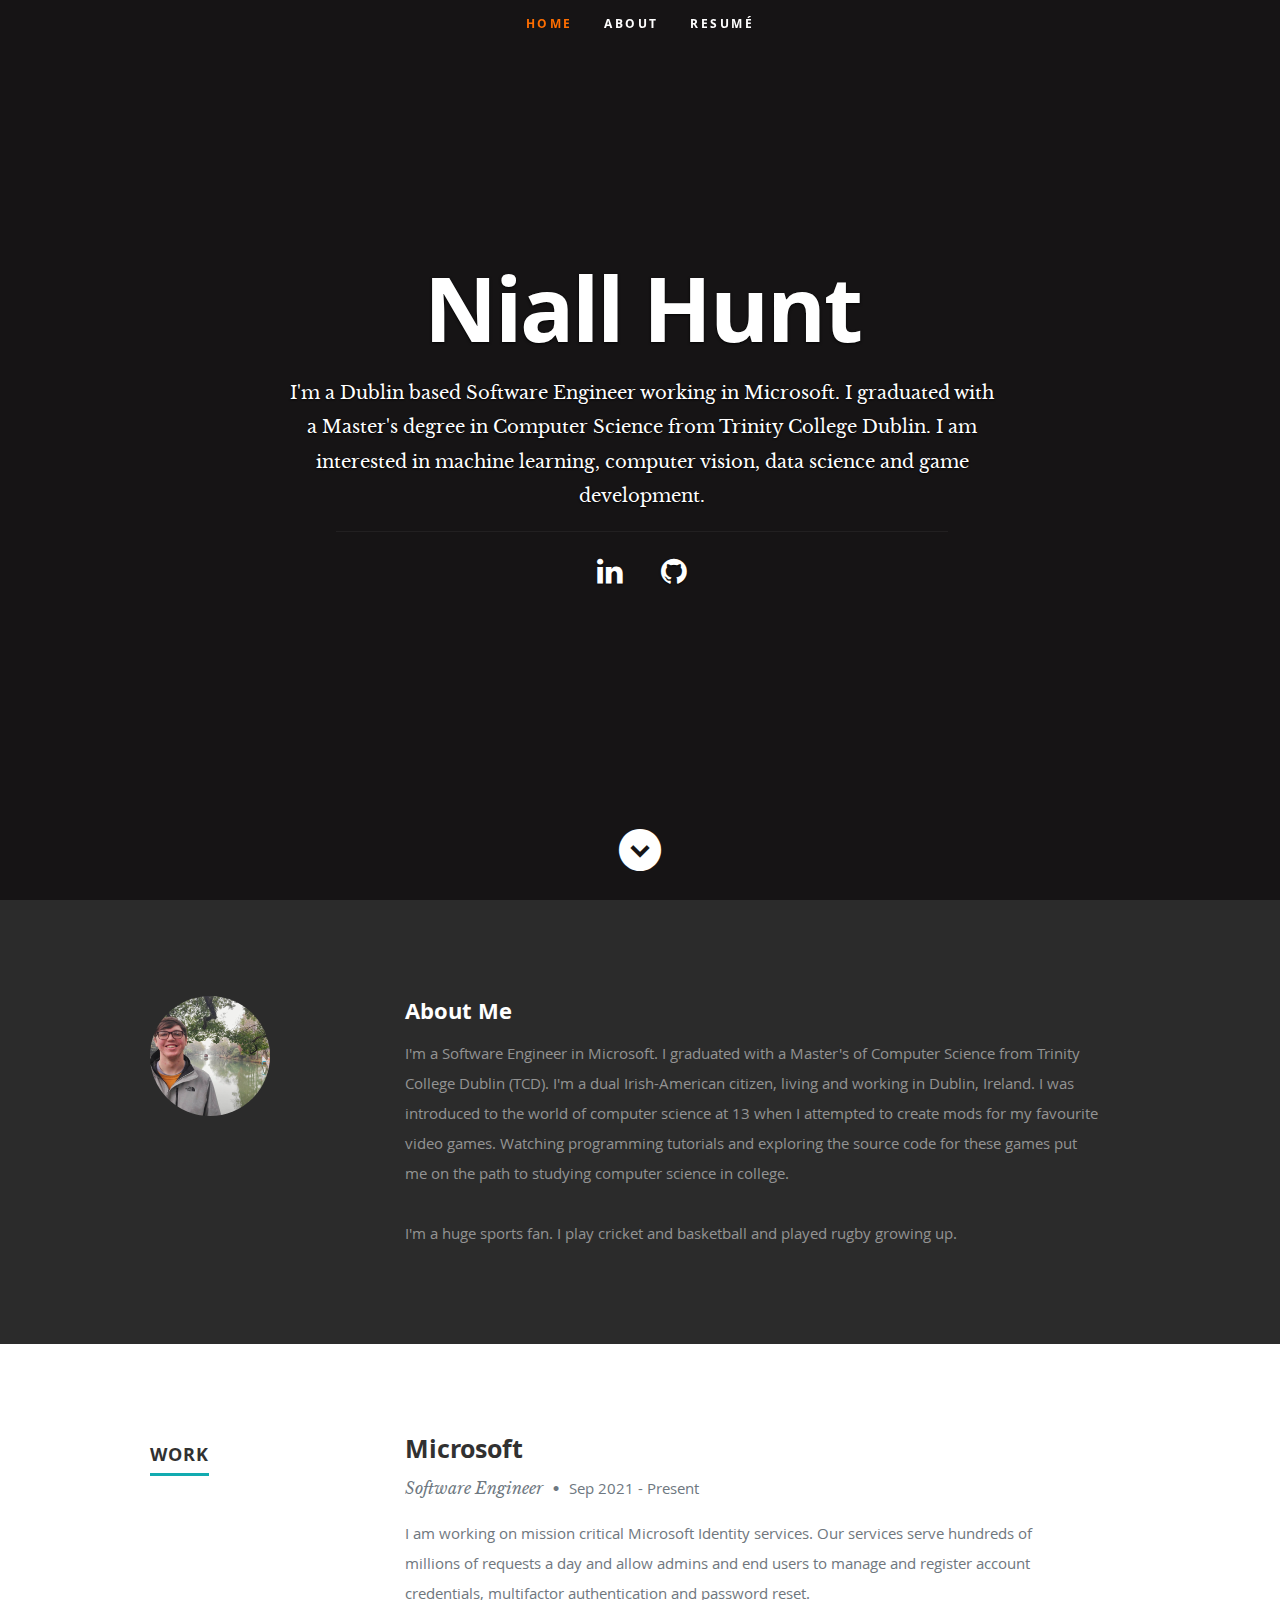
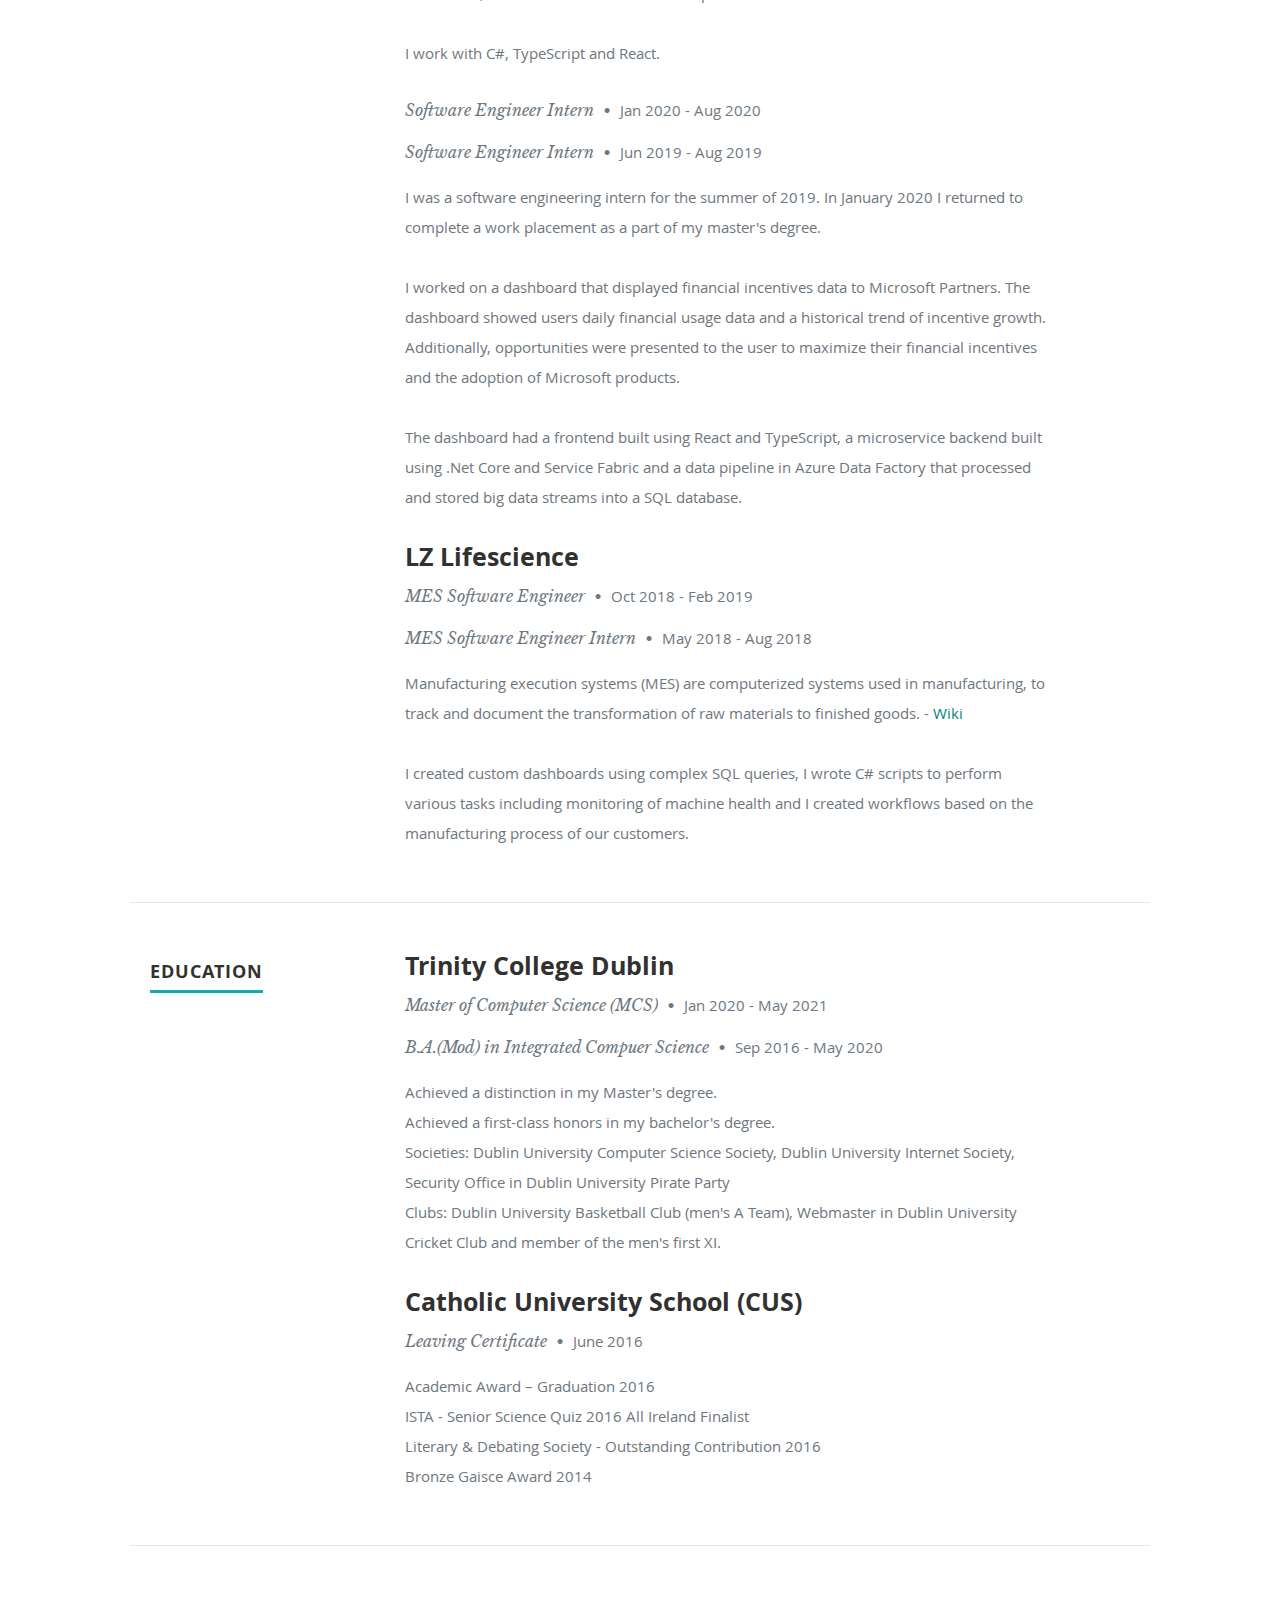
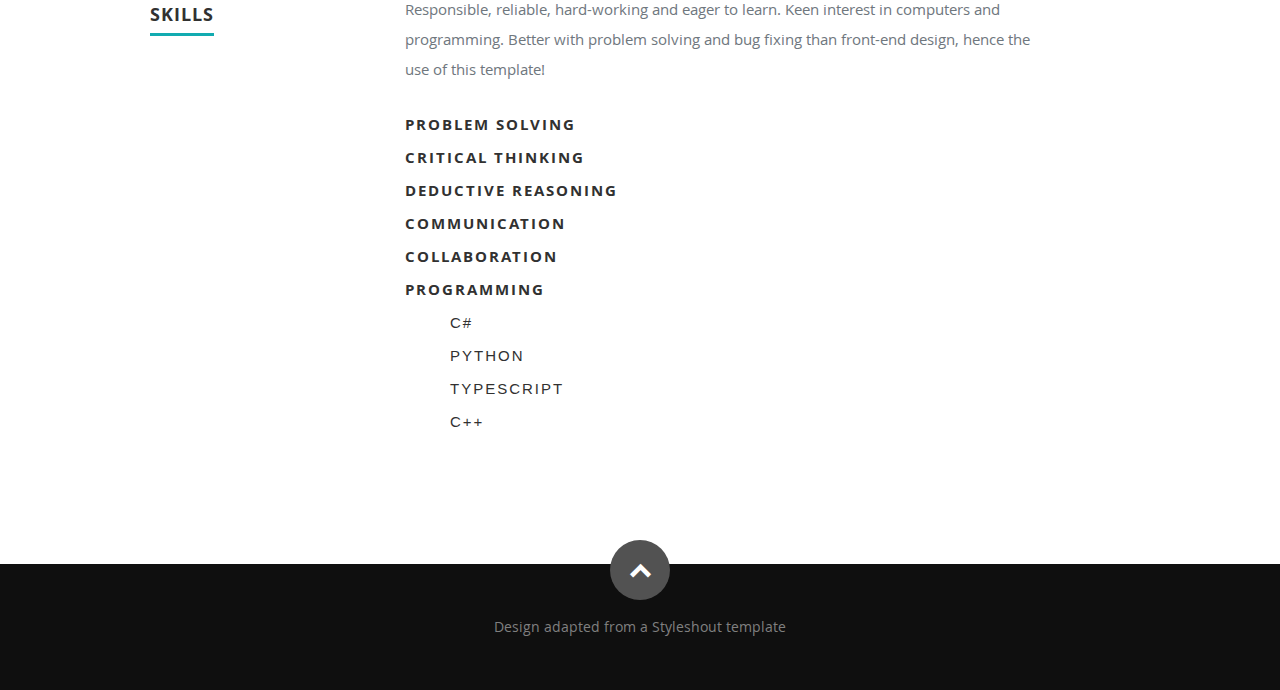
==== commit cb6f45cb: "Update current job description and formatting" ====
--- a/index.html
+++ b/index.html
@@ -59,9 +59,8 @@
       <div class="banner-text">
         <h1 class="responsive-headline">Niall Hunt</h1>
         <h3>I'm a Dublin based <span>Software Engineer</span> working in Microsoft. I graduated with a Master's degree
-          in Computer Science from
-          <a href="https://www.tcd.ie/" target="_blank">Trinity College Dublin</a>.
-          I am interested in machine learning, computer vision, data science and game development.
+          in Computer Science from <a href="https://www.tcd.ie/" target="_blank">Trinity College Dublin</a>. I am
+          interested in machine learning, computer vision, data science and game development.
         </h3>
         <hr />
         <ul class="social">
@@ -98,15 +97,13 @@
         <h2>About Me</h2>
 
         <p>I'm a Software Engineer in Microsoft. I graduated with a Master's of Computer Science from Trinity College
-          Dublin (TCD). I'm a dual
-          Irish-American citizen, living and working in Dublin, Ireland. I was introduced to the world
-          of computer science at 13 when I attempted to create mods for my favourite video games. Watching
-          programming tutorials and exploring the source code for these games put me on the path to studying
-          computer science in college.
+          Dublin (TCD). I'm a dual Irish-American citizen, living and working in Dublin, Ireland. I was introduced to
+          the world of computer science at 13 when I attempted to create mods for my favourite video games. Watching
+          programming tutorials and exploring the source code for these games put me on the path to studying computer
+          science in college.
           <br />
           <br />
-          I'm a huge sports fan. I play cricket and basketball and played rugby
-          growing up.
+          I'm a huge sports fan. I play cricket and basketball and played rugby growing up.
         </p>
 
         <div class="row">
@@ -141,31 +138,30 @@
             <h3>Microsoft</h3>
             <p class="info">Software Engineer <span>&bull;</span> <em class="date">Sep 2021 - Present</em></p>
             <p>
-              I am working on mission critical Microsoft Identity services. Our services serve millions of requests a
-              day
-              and allow admins and end users to manage account credentials, multifactor authentication and password
-              reset.
-              <br />
-              <br />
-              I work with C#, TypeScript, React, Knockout and ASP.Net
+              I am working on mission critical Microsoft Identity services. Our services serve hundreds of millions of
+              requests a day and allow admins and end users to manage and register account credentials, multifactor
+              authentication and password reset.
+              <br />
+              <br />
+              I work with C#, TypeScript and React.
             </p>
             <p class="info">Software Engineer Intern <span>&bull;</span> <em class="date">Jan 2020 - Aug 2020</em></p>
             <p class="info">Software Engineer Intern <span>&bull;</span> <em class="date">Jun 2019 - Aug 2019</em></p>
 
             <p>
-              I was a software engineering intern for the summer of 2019. In January 2020 I returned to complete
-              a work placement as a part of my master's degree.
+              I was a software engineering intern for the summer of 2019. In January 2020 I returned to complete a work
+              placement as a part of my master's degree.
               <br />
               <br />
               I worked on a dashboard that displayed financial incentives data to Microsoft Partners. The dashboard
               showed users daily financial usage data and a historical trend of incentive growth. Additionally,
-              opportunities
-              were presented to the user to maximize their financial incentives and the adoption of Microsoft products.
-              <br />
-              <br />
-              The dashboard had a frontend built using React and TypeScript, a microservice
-              backend built using .Net Core and Service Fabric and a data pipeline in Azure Data Factory that processed
-              and stored big data streams into a SQL database.
+              opportunities were presented to the user to maximize their financial incentives and the adoption of
+              Microsoft products.
+              <br />
+              <br />
+              The dashboard had a frontend built using React and TypeScript, a microservice backend built using .Net
+              Core and Service Fabric and a data pipeline in Azure Data Factory that processed and stored big data
+              streams into a SQL database.
             </p>
 
           </div>
@@ -182,15 +178,14 @@
             </p>
 
             <p>
-              Manufacturing execution systems (MES) are computerized systems used in
-              manufacturing, to track and document the transformation of raw materials
-              to finished goods. - <a href="https://en.wikipedia.org/wiki/Manufacturing_execution_system"
-                target="_blank">Wiki</a>
+              Manufacturing execution systems (MES) are computerized systems used in manufacturing, to track and
+              document the transformation of raw materials to finished goods. - <a
+                href="https://en.wikipedia.org/wiki/Manufacturing_execution_system" target="_blank">Wiki</a>
               <br />
               <br />
               I created custom dashboards using complex SQL queries, I wrote C# scripts to perform various tasks
-              including monitoring
-              of machine health and I created workflows based on the manufacturing process of our customers.
+              including monitoring of machine health and I created workflows based on the manufacturing process of our
+              customers.
             </p>
 
           </div>
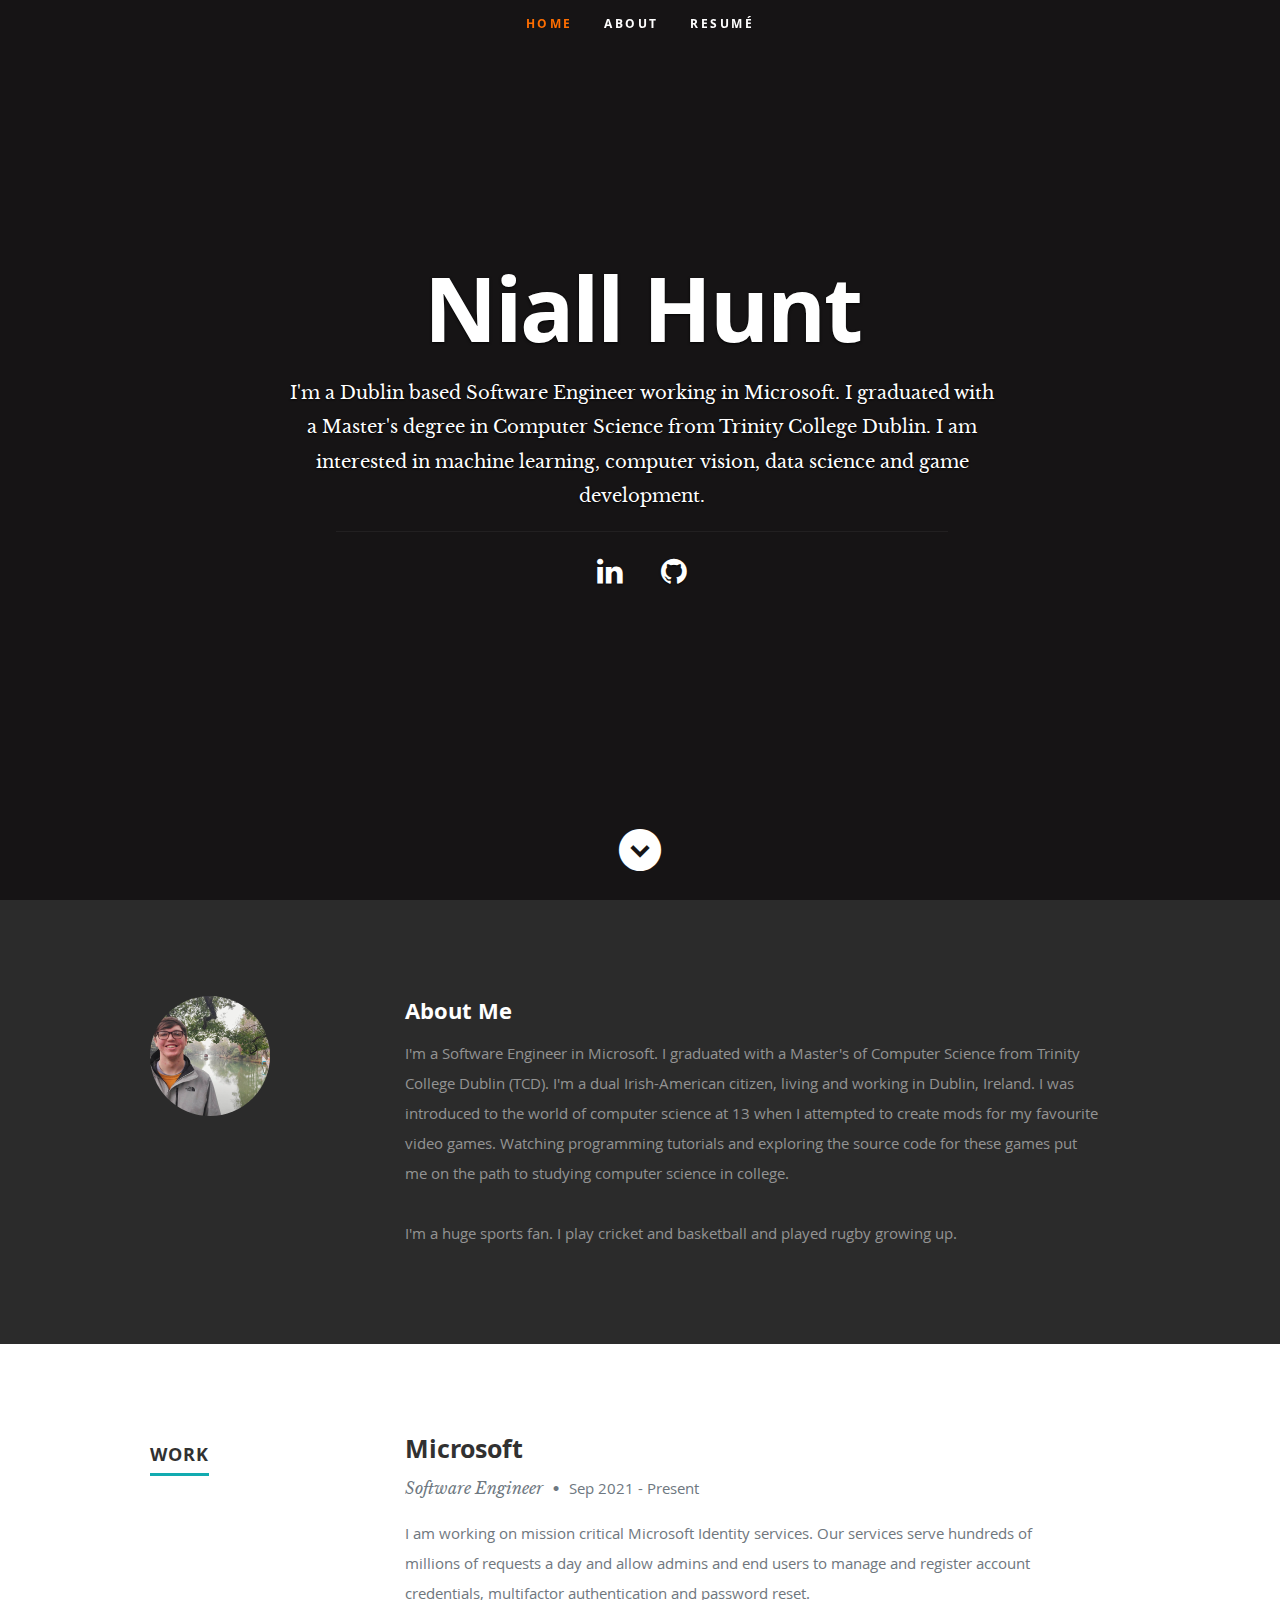
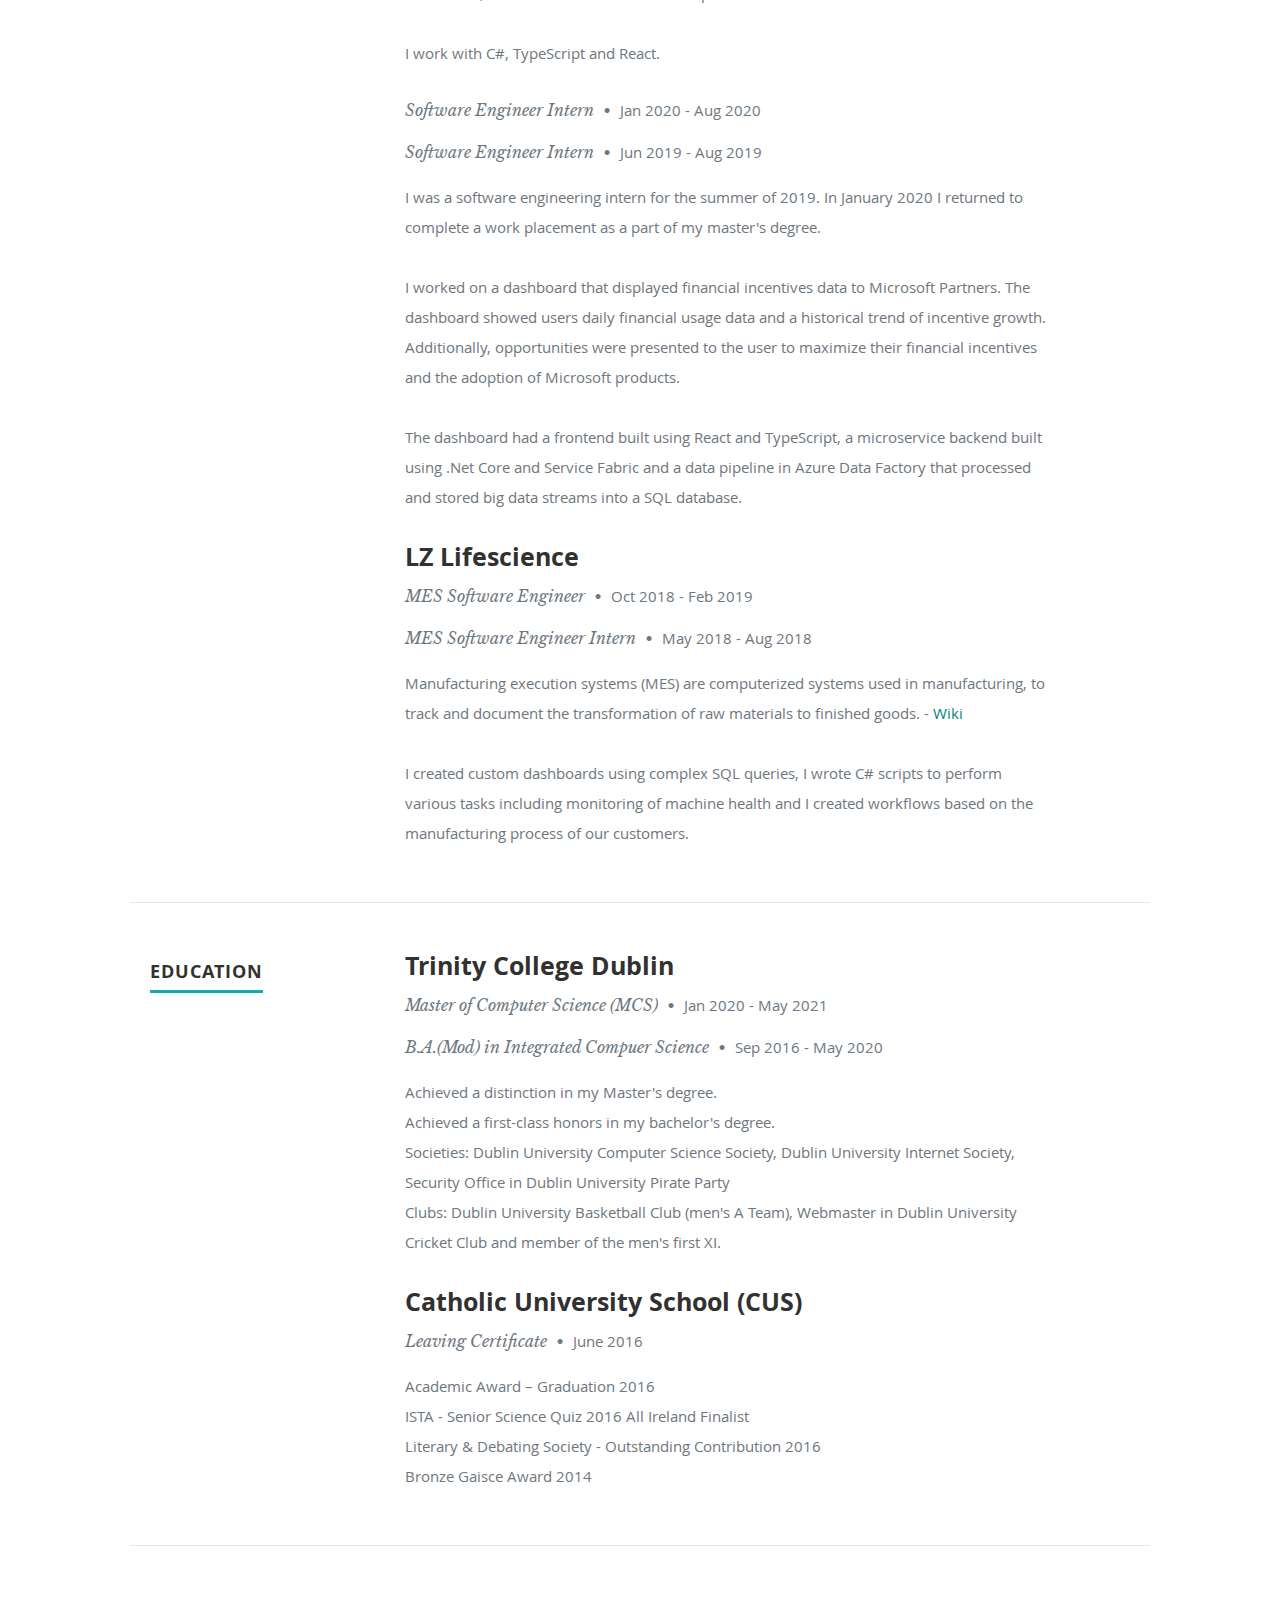
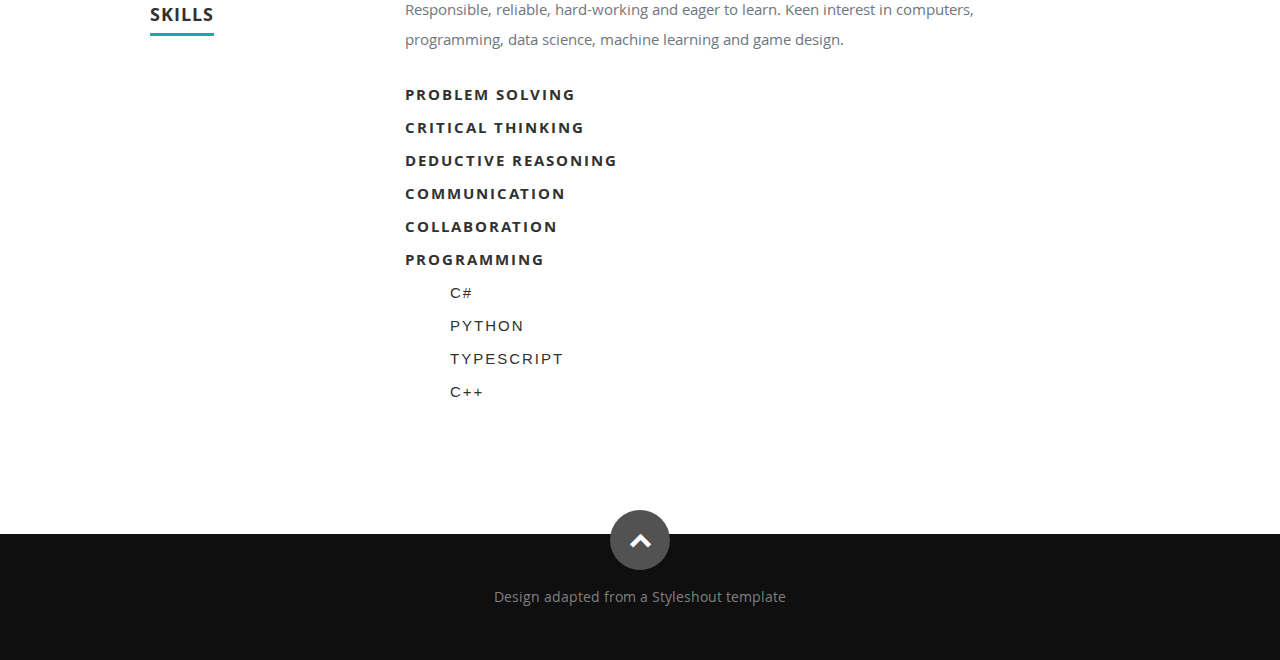
==== commit 45021531: "Update skills" ====
--- a/index.html
+++ b/index.html
@@ -261,8 +261,9 @@
 
       <div class="nine columns main-col">
 
-        <p>Responsible, reliable, hard-working and eager to learn. Keen interest in computers and programming. Better
-          with problem solving and bug fixing than front-end design, hence the use of this template!
+        <p>
+          Responsible, reliable, hard-working and eager to learn. Keen interest in computers, programming, data science,
+          machine learning and game design.
         </p>
 
         <div class="skill-list">
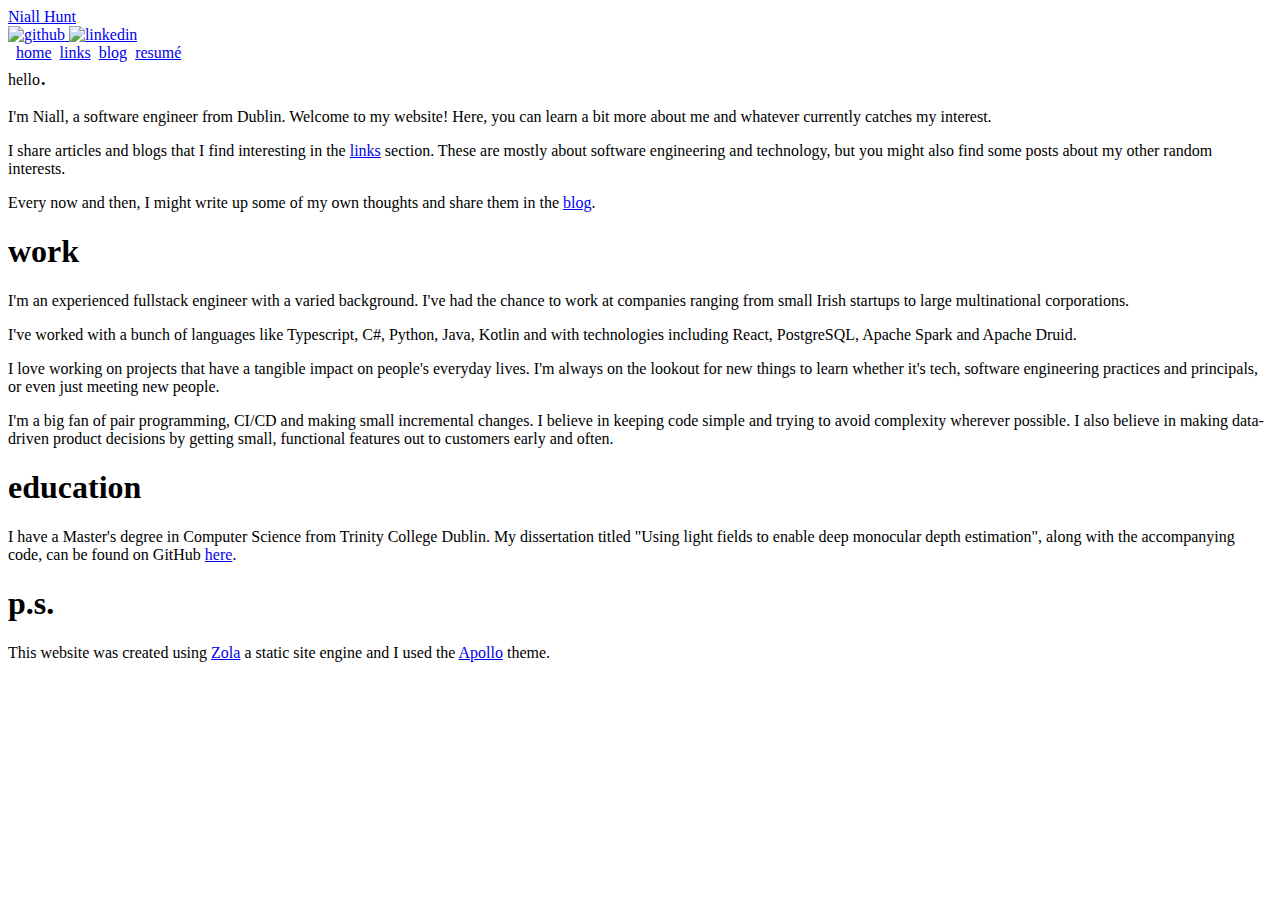
==== commit 3552e4c6: "Deploy NiallEHunt/NiallEHunt.github.io to NiallEHunt/NiallEHunt.github.io:gh-pages" ====
--- a/index.html
+++ b/index.html
@@ -1,334 +1,3 @@
-<!DOCTYPE html>
-<!--[if lt IE 8 ]><html class="no-js ie ie7" lang="en"> <![endif]-->
-<!--[if IE 8 ]><html class="no-js ie ie8" lang="en"> <![endif]-->
-<!--[if (gte IE 8)|!(IE)]><!-->
-<html class="no-js" lang="en">
-<!--<![endif]-->
-
-<head>
-
-  <!--- Basic Page Needs
-   ================================================== -->
-  <meta charset="utf-8">
-  <title>Niall Hunt - About me</title>
-  <meta name="description" content="A website to showcase my experience and skills">
-  <meta name="author" content="Niall Hunt">
-
-  <!-- Mobile Specific Metas
-   ================================================== -->
-  <meta name="viewport" content="width=device-width, initial-scale=1, maximum-scale=1">
-
-  <!-- CSS
-    ================================================== -->
-  <link rel="stylesheet" href="css/default.css">
-  <link rel="stylesheet" href="css/layout.css">
-  <link rel="stylesheet" href="css/media-queries.css">
-  <link rel="stylesheet" href="css/magnific-popup.css">
-
-  <!-- Script
-   ================================================== -->
-  <script src="js/modernizr.js"></script>
-
-  <!-- Favicons
-	================================================== -->
-  <link rel="shortcut icon" href="favicon.png">
-
-</head>
-
-<body>
-  <!-- Header
-   ================================================== -->
-  <header id="home">
-
-    <nav id="nav-wrap">
-
-      <a class="mobile-btn" href="#nav-wrap" title="Show navigation">Show navigation</a>
-      <a class="mobile-btn" href="#" title="Hide navigation">Hide navigation</a>
-
-      <ul id="nav" class="nav">
-        <li class="current"><a class="smoothscroll" href="#home">Home</a></li>
-        <li><a class="smoothscroll" href="#about">About</a></li>
-        <li><a class="smoothscroll" href="#resume">Resumé</a></li>
-        <!-- <li><a class="smoothscroll" href="#portfolio">Works</a></li>
-        <li><a class="smoothscroll" href="#testimonials">Testimonials</a></li> -->
-      </ul> <!-- end #nav -->
-
-    </nav> <!-- end #nav-wrap -->
-
-    <div class="row banner">
-      <div class="banner-text">
-        <h1 class="responsive-headline">Niall Hunt</h1>
-        <h3>I'm a Dublin based <span>Software Engineer</span> working in Microsoft. I graduated with a Master's degree
-          in Computer Science from <a href="https://www.tcd.ie/" target="_blank">Trinity College Dublin</a>. I am
-          interested in machine learning, computer vision, data science and game development.
-        </h3>
-        <hr />
-        <ul class="social">
-          <li><a href="https://www.linkedin.com/in/niallehunt/" target="_blank"
-              aria-label="Open Niall's LinkedIn profile"><i class="fa fa-linkedin"></i></a></li>
-          <li><a href="https://github.com/NiallEHunt" target="_blank" aria-label="Open Niall's GitHub profile"><i
-                class="fa fa-github"></i></a></li>
-        </ul>
-      </div>
-    </div>
-
-    <p class="scrolldown">
-      <a class="smoothscroll" href="#about" aria-label="Scroll to the about me section"><i
-          class="icon-down-circle"></i></a>
-    </p>
-
-  </header> <!-- Header End -->
-
-
-  <!-- About Section
-   ================================================== -->
-  <section id="about">
-
-    <div class="row">
-
-      <div class="three columns">
-
-        <img class="profile-pic" src="images/Profile.jpg" alt="" />
-
-      </div>
-
-      <div class="nine columns main-col">
-
-        <h2>About Me</h2>
-
-        <p>I'm a Software Engineer in Microsoft. I graduated with a Master's of Computer Science from Trinity College
-          Dublin (TCD). I'm a dual Irish-American citizen, living and working in Dublin, Ireland. I was introduced to
-          the world of computer science at 13 when I attempted to create mods for my favourite video games. Watching
-          programming tutorials and exploring the source code for these games put me on the path to studying computer
-          science in college.
-          <br />
-          <br />
-          I'm a huge sports fan. I play cricket and basketball and played rugby growing up.
-        </p>
-
-        <div class="row">
-
-        </div> <!-- end row -->
-
-      </div> <!-- end .main-col -->
-
-    </div>
-
-  </section> <!-- About Section End-->
-
-
-  <!-- Resume Section
-   ================================================== -->
-  <section id="resume">
-
-    <!-- Work
-      ----------------------------------------------- -->
-    <div class="row work">
-
-      <div class="three columns header-col">
-        <h1><span>Work</span></h1>
-      </div>
-
-      <div class="nine columns main-col">
-
-        <div class="row item">
-
-          <div class="twelve columns">
-
-            <h3>Microsoft</h3>
-            <p class="info">Software Engineer <span>&bull;</span> <em class="date">Sep 2021 - Present</em></p>
-            <p>
-              I am working on mission critical Microsoft Identity services. Our services serve hundreds of millions of
-              requests a day and allow admins and end users to manage and register account credentials, multifactor
-              authentication and password reset.
-              <br />
-              <br />
-              I work with C#, TypeScript and React.
-            </p>
-            <p class="info">Software Engineer Intern <span>&bull;</span> <em class="date">Jan 2020 - Aug 2020</em></p>
-            <p class="info">Software Engineer Intern <span>&bull;</span> <em class="date">Jun 2019 - Aug 2019</em></p>
-
-            <p>
-              I was a software engineering intern for the summer of 2019. In January 2020 I returned to complete a work
-              placement as a part of my master's degree.
-              <br />
-              <br />
-              I worked on a dashboard that displayed financial incentives data to Microsoft Partners. The dashboard
-              showed users daily financial usage data and a historical trend of incentive growth. Additionally,
-              opportunities were presented to the user to maximize their financial incentives and the adoption of
-              Microsoft products.
-              <br />
-              <br />
-              The dashboard had a frontend built using React and TypeScript, a microservice backend built using .Net
-              Core and Service Fabric and a data pipeline in Azure Data Factory that processed and stored big data
-              streams into a SQL database.
-            </p>
-
-          </div>
-
-        </div> <!-- item end -->
-
-        <div class="row item">
-
-          <div class="twelve columns">
-
-            <h3>LZ Lifescience</h3>
-            <p class="info">MES Software Engineer <span>&bull;</span> <em class="date">Oct 2018 - Feb 2019</em></p>
-            <p class="info">MES Software Engineer Intern <span>&bull;</span> <em class="date">May 2018 - Aug 2018</em>
-            </p>
-
-            <p>
-              Manufacturing execution systems (MES) are computerized systems used in manufacturing, to track and
-              document the transformation of raw materials to finished goods. - <a
-                href="https://en.wikipedia.org/wiki/Manufacturing_execution_system" target="_blank">Wiki</a>
-              <br />
-              <br />
-              I created custom dashboards using complex SQL queries, I wrote C# scripts to perform various tasks
-              including monitoring of machine health and I created workflows based on the manufacturing process of our
-              customers.
-            </p>
-
-          </div>
-
-        </div> <!-- item end -->
-
-      </div> <!-- main-col end -->
-
-    </div> <!-- End Work -->
-
-    <!-- Education
-      ----------------------------------------------- -->
-    <div class="row education">
-
-      <div class="three columns header-col">
-        <h1><span>Education</span></h1>
-      </div>
-
-      <div class="nine columns main-col">
-
-        <div class="row item">
-
-          <div class="twelve columns">
-
-            <h3>Trinity College Dublin</h3>
-            <p class="info">Master of Computer Science (MCS) <span>&bull;</span> <em class="date">Jan 2020 - May
-                2021</em></p>
-            <p class="info">B.A.(Mod) in Integrated Compuer Science <span>&bull;</span> <em class="date">Sep 2016 - May
-                2020</em></p>
-
-            <p>
-              Achieved a distinction in my Master's degree.<br />
-              Achieved a first-class honors in my bachelor's degree.<br />
-              Societies: Dublin University Computer Science Society, Dublin University Internet Society,
-              Security Office in Dublin University Pirate Party<br />
-              Clubs: Dublin University Basketball Club (men's A Team), Webmaster in Dublin University Cricket Club and
-              member of the men's first XI.
-            </p>
-
-          </div>
-
-        </div> <!-- item end -->
-
-        <div class="row item">
-
-          <div class="twelve columns">
-
-            <h3>Catholic University School (CUS)</h3>
-            <p class="info">Leaving Certificate <span>&bull;</span> <em class="date">June 2016</em></p>
-
-            <p>
-              Academic Award – Graduation 2016<br />
-              ISTA - Senior Science Quiz 2016 All Ireland Finalist<br />
-              Literary & Debating Society - Outstanding Contribution 2016<br />
-              Bronze Gaisce Award 2014
-            </p>
-
-          </div>
-
-        </div> <!-- item end -->
-
-      </div> <!-- main-col end -->
-
-    </div> <!-- End Education -->
-
-    <!-- Skills
-      ----------------------------------------------- -->
-    <div class="row skill">
-
-      <div class="three columns header-col">
-        <h1><span>Skills</span></h1>
-      </div>
-
-      <div class="nine columns main-col">
-
-        <p>
-          Responsible, reliable, hard-working and eager to learn. Keen interest in computers, programming, data science,
-          machine learning and game design.
-        </p>
-
-        <div class="skill-list">
-
-          <ul class="skills">
-            <li>Problem Solving</li>
-            <li>Critical Thinking</li>
-            <li>Deductive Reasoning</li>
-            <li>Communication</li>
-            <li>Collaboration</li>
-            <li>Programming</li>
-            <li><em>C#</em>
-            <li>
-            <li><em>Python</em>
-            <li>
-            <li><em>TypeScript</em>
-            <li>
-            <li><em>C++</em>
-            <li>
-          </ul>
-
-        </div><!-- end skill-bars -->
-
-      </div> <!-- main-col end -->
-
-    </div> <!-- End skills -->
-
-  </section> <!-- Resume Section End-->
-
-
-  <!-- footer
-   ================================================== -->
-  <footer>
-
-    <div class="row">
-
-      <div class="twelve columns">
-
-        <ul class="copyright">
-          <li>Design adapted from a <a href="http://www.styleshout.com/" title="Styleshout"
-              target="_blank">Styleshout</a> template</li>
-        </ul>
-
-      </div>
-
-      <div id="go-top"><a class="smoothscroll" title="Back to Top" href="#home"><i class="icon-up-open"></i></a></div>
-
-    </div>
-
-  </footer> <!-- Footer End-->
-
-  <!-- Java Script
-   ================================================== -->
-  <script src="http://ajax.googleapis.com/ajax/libs/jquery/1.10.2/jquery.min.js"></script>
-  <script>
-    window.jQuery || document.write('<script src="js/jquery-1.10.2.min.js"><\/script>')
-  </script>
-  <script type="text/javascript" src="js/jquery-migrate-1.2.1.min.js"></script>
-
-  <script src="js/jquery.flexslider.js"></script>
-  <script src="js/waypoints.js"></script>
-  <script src="js/jquery.fittext.js"></script>
-  <script src="js/magnific-popup.js"></script>
-  <script src="js/init.js"></script>
-
-</body>
-
-</html>+<!doctype html><html lang=en><head><meta charset=UTF-8><meta content="IE=edge" http-equiv=X-UA-Compatible><meta content="width=device-width,initial-scale=1.0" name=viewport><title>
+        Niall Hunt
+    </title><meta content="Niall Hunt" property=og:title><meta content="Some thoughts and some bits about me" property=og:description><meta content="Some thoughts and some bits about me" name=description><link href=https://niallehunt.com/fonts.css rel=stylesheet><link title="Niall Hunt" href=https://niallehunt.com/atom.xml rel=alternate type=application/atom+xml><link href=https://niallehunt.com/theme/light.css rel=stylesheet><script src=https://niallehunt.com/js/themetoggle.js></script><script>setTheme("light")</script><link href=https://niallehunt.com/main.css media=screen rel=stylesheet><body><div class=content><header><div class=main><a href=https://niallehunt.com>Niall Hunt</a><div class=socials><a class=social href=https://github.com/NiallEHunt rel=me> <img alt=github src=https://niallehunt.com/social_icons/github.svg> </a><a class=social href=https://linkedin.com/in/niallehunt rel=me> <img alt=linkedin src=https://niallehunt.com/social_icons/linkedin.svg> </a></div></div><nav><a href=https://niallehunt.com style=margin-left:.5em>home</a><a href=https://niallehunt.com/links style=margin-left:.5em>links</a><a href=https://niallehunt.com/blog style=margin-left:.5em>blog</a><a href=https://niallehunt.com/resume style=margin-left:.5em>resumé</a></nav></header><main><article><section class=body><div class=page-header>hello<span class=primary-color style=font-size:1.6em>.</span></div><p>I'm Niall, a software engineer from Dublin. Welcome to my website! Here, you can learn a bit more about me and whatever currently catches my interest.<p>I share articles and blogs that I find interesting in the <a href=/links>links</a> section. These are mostly about software engineering and technology, but you might also find some posts about my other random interests.<p>Every now and then, I might write up some of my own thoughts and share them in the <a href=/blog>blog</a>.<h1 id=work>work</h1><p>I'm an experienced fullstack engineer with a varied background. I've had the chance to work at companies ranging from small Irish startups to large multinational corporations.<p>I've worked with a bunch of languages like Typescript, C#, Python, Java, Kotlin and with technologies including React, PostgreSQL, Apache Spark and Apache Druid.<p>I love working on projects that have a tangible impact on people's everyday lives. I'm always on the lookout for new things to learn whether it's tech, software engineering practices and principals, or even just meeting new people.<p>I'm a big fan of pair programming, CI/CD and making small incremental changes. I believe in keeping code simple and trying to avoid complexity wherever possible. I also believe in making data-driven product decisions by getting small, functional features out to customers early and often.<h1 id=education>education</h1><p>I have a Master's degree in Computer Science from Trinity College Dublin. My dissertation titled "Using light fields to enable deep monocular depth estimation", along with the accompanying code, can be found on GitHub <a href=https://github.com/NiallEHunt/MonocularDepth-Using-LightFields>here</a>.<h1 id=p-s>p.s.</h1><p>This website was created using <a href=https://www.getzola.org/>Zola</a> a static site engine and I used the <a href=https://github.com/not-matthias/apollo>Apollo</a> theme.</section></article></main></div>